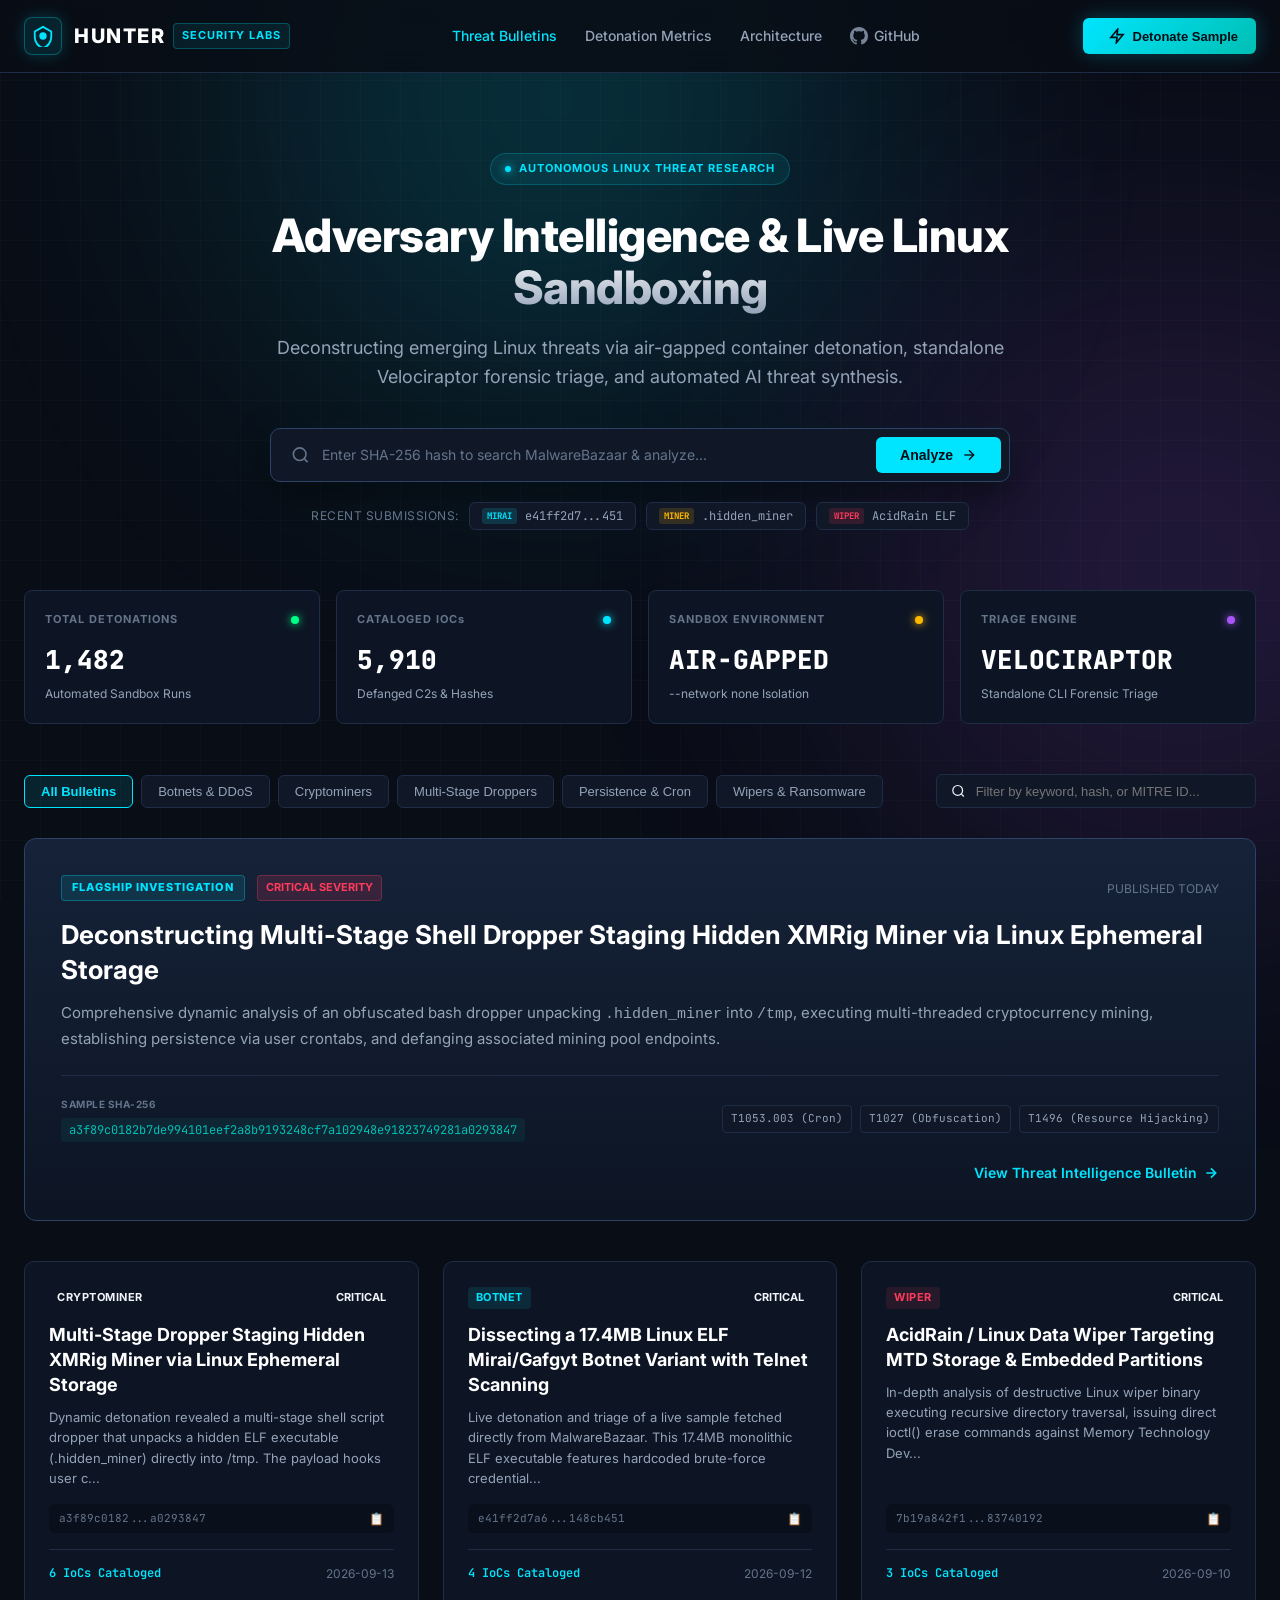
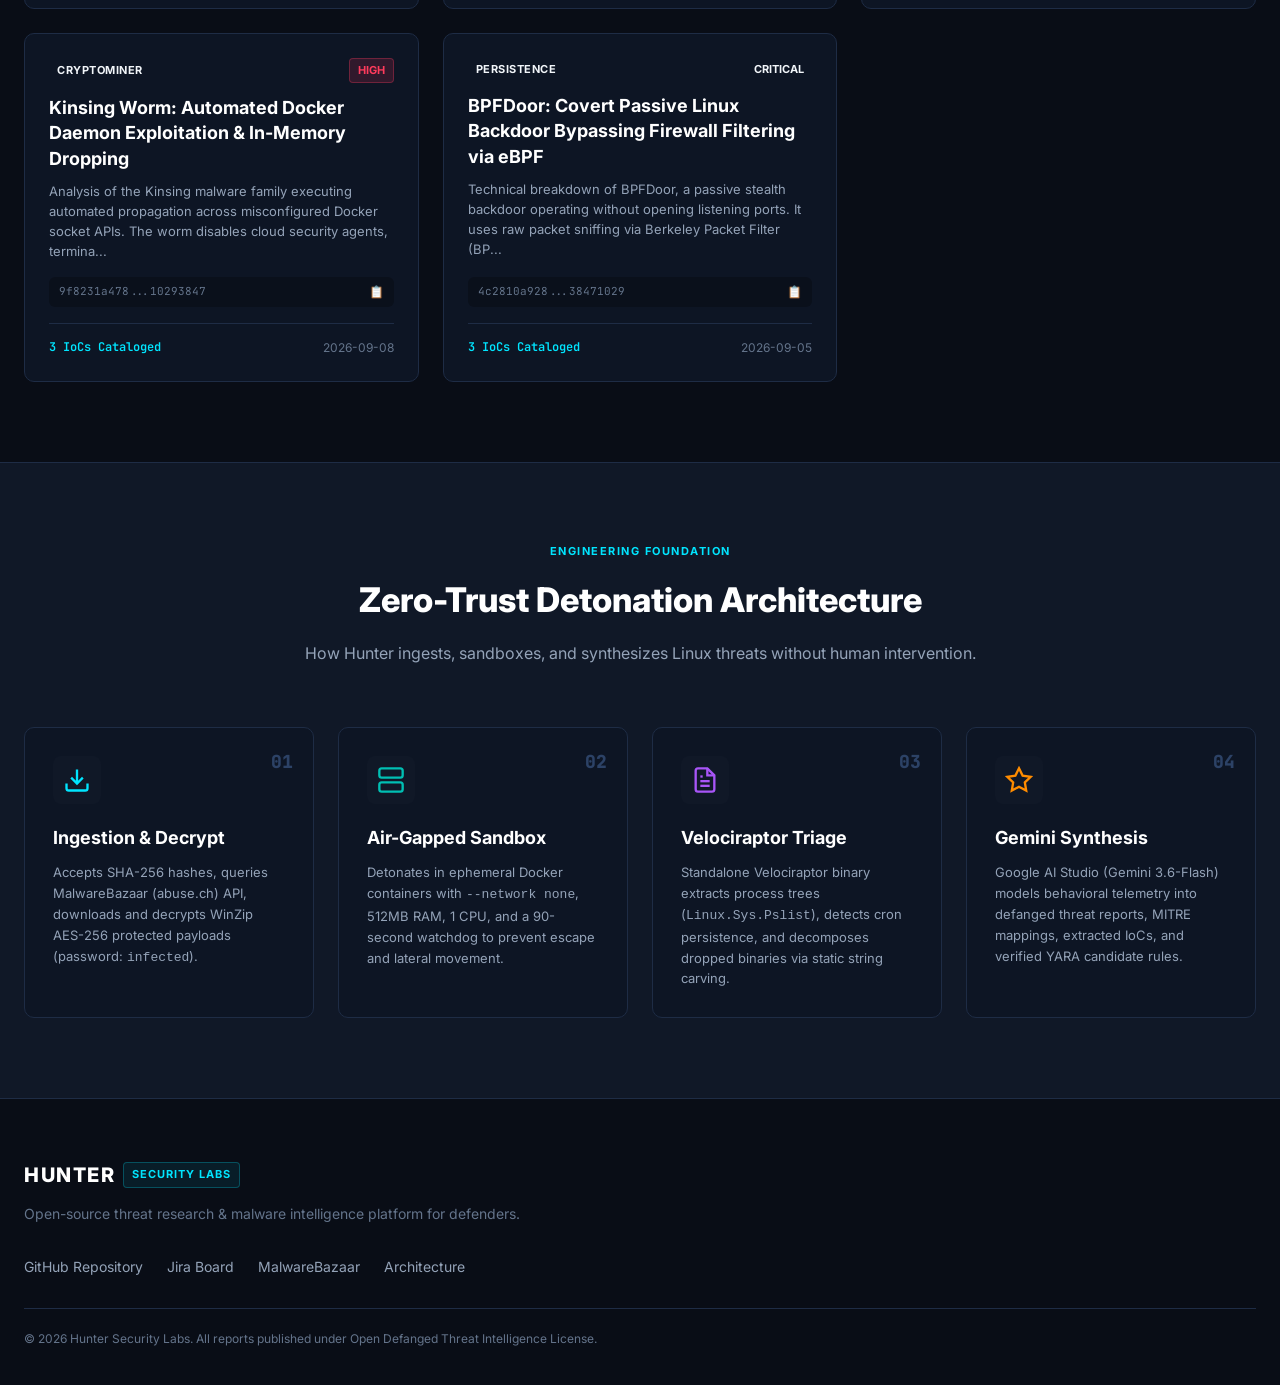
==== web/index.html @ 635550b1 "feat: build Hunter Security Labs web portal inspired by Elastic Security Labs" ====
<!DOCTYPE html>
<html lang="en">
<head>
    <meta charset="UTF-8">
    <meta name="viewport" content="width=device-width, initial-scale=1.0">
    <title>Hunter Security Labs | Linux Adversary Intelligence & Detonation Research</title>
    <link rel="preconnect" href="https://fonts.googleapis.com">
    <link rel="preconnect" href="https://fonts.gstatic.com" crossorigin>
    <link href="https://fonts.googleapis.com/css2?family=Inter:wght@300;400;500;600;700;800&family=JetBrains+Mono:wght@400;500;600;700&display=swap" rel="stylesheet">
    <link rel="stylesheet" href="css/labs.css">
</head>
<body class="cyber-dark">

    <!-- Subtle Circuit Grid Background Overlay -->
    <div class="grid-overlay"></div>
    <div class="ambient-glow cyan"></div>
    <div class="ambient-glow purple"></div>

    <!-- Navigation Header -->
    <header class="labs-header">
        <div class="header-container">
            <div class="brand-group">
                <a href="#" class="logo-link">
                    <div class="logo-shield">
                        <svg viewBox="0 0 24 24" width="22" height="22" fill="none" stroke="currentColor" stroke-width="2">
                            <path d="M12 2L3 7v6c0 5.55 3.84 10.74 9 12 5.16-1.26 9-6.45 9-12V7l-9-5z"/>
                            <circle cx="12" cy="12" r="3" fill="#00e5ff"/>
                        </svg>
                    </div>
                    <div class="brand-text">
                        <span class="brand-title">HUNTER</span>
                        <span class="brand-badge">SECURITY LABS</span>
                    </div>
                </a>
            </div>

            <nav class="nav-menu">
                <a href="#research" class="nav-item active">Threat Bulletins</a>
                <a href="#telemetry" class="nav-item">Detonation Metrics</a>
                <a href="#pipeline" class="nav-item">Architecture</a>
                <a href="https://github.com/ManuMW/Hunter" target="_blank" class="nav-item github-link">
                    <svg width="18" height="18" viewBox="0 0 24 24" fill="currentColor">
                        <path d="M12 0C5.37 0 0 5.37 0 12c0 5.31 3.435 9.795 8.205 11.385.6.105.825-.255.825-.57 0-.285-.015-1.23-.015-2.235-3.015.555-3.795-.735-4.035-1.41-.135-.345-.72-1.41-1.23-1.695-.42-.225-1.02-.78-.015-.795.945-.015 1.62.87 1.845 1.23 1.08 1.815 2.805 1.305 3.495.99.105-.78.42-1.305.765-1.605-2.67-.3-5.46-1.335-5.46-5.925 0-1.305.465-2.385 1.23-3.225-.12-.3-.54-1.53.12-3.18 0 0 1.005-.315 3.3 1.23.96-.27 1.98-.405 3-.405s2.04.135 3 .405c2.295-1.56 3.3-1.23 3.3-1.23.66 1.65.24 2.88.12 3.18.765.84 1.23 1.905 1.23 3.225 0 4.605-2.805 5.625-5.475 5.925.435.375.81 1.095.81 2.22 0 1.605-.015 2.895-.015 3.3 0 .315.225.69.825.57A12.02 12.02 0 0024 12c0-6.63-5.37-12-12-12z"/>
                    </svg>
                    GitHub
                </a>
            </nav>

            <div class="header-actions">
                <button class="btn-detonate" onclick="openSubmissionModal()">
                    <span class="btn-glow"></span>
                    <svg width="16" height="16" viewBox="0 0 24 24" fill="none" stroke="currentColor" stroke-width="2.5">
                        <polygon points="13 2 3 14 12 14 11 22 21 10 12 10 13 2"></polygon>
                    </svg>
                    <span>Detonate Sample</span>
                </button>
            </div>
        </div>
    </header>

    <!-- Hero Section -->
    <section class="hero-section">
        <div class="hero-content">
            <div class="hero-pill">
                <span class="pill-dot"></span>
                <span>AUTONOMOUS LINUX THREAT RESEARCH</span>
            </div>
            <h1 class="hero-title">Adversary Intelligence &amp; Live Linux Sandboxing</h1>
            <p class="hero-subtitle">
                Deconstructing emerging Linux threats via air-gapped container detonation, standalone Velociraptor forensic triage, and automated AI threat synthesis.
            </p>

            <!-- Quick Hash Submission Ingestion Bar -->
            <div class="submission-bar">
                <div class="submission-input-wrap">
                    <svg class="search-icon" width="20" height="20" viewBox="0 0 24 24" fill="none" stroke="currentColor" stroke-width="2">
                        <circle cx="11" cy="11" r="8"></circle>
                        <line x1="21" y1="21" x2="16.65" y2="16.65"></line>
                    </svg>
                    <input type="text" id="quickHashInput" placeholder="Enter SHA-256 hash to search MalwareBazaar &amp; analyze..." spellcheck="false" autocomplete="off">
                    <button class="btn-clear" id="btnClearHash" onclick="clearHashInput()" style="display: none;">✕</button>
                </div>
                <button class="btn-analyze" onclick="handleQuickSubmit()">
                    <span>Analyze</span>
                    <svg width="16" height="16" viewBox="0 0 24 24" fill="none" stroke="currentColor" stroke-width="2">
                        <line x1="5" y1="12" x2="19" y2="12"></line>
                        <polyline points="12 5 19 12 12 19"></polyline>
                    </svg>
                </button>
            </div>

            <!-- Sample Hash Quick Links -->
            <div class="sample-pills">
                <span class="pills-label">Recent Submissions:</span>
                <button class="sample-chip" onclick="fillSample('e41ff2d7a604a3ee1c1d99502b390adf9cf7119f1b6b7902ea26b88c148cb451')">
                    <span class="chip-tag botnet">MIRAI</span>
                    <span>e41ff2d7...451</span>
                </button>
                <button class="sample-chip" onclick="fillSample('a3f89c0182b7de994101eef2a8b9193248cf7a102948e91823749281a0293847')">
                    <span class="chip-tag miner">MINER</span>
                    <span>.hidden_miner</span>
                </button>
                <button class="sample-chip" onclick="fillSample('7b19a842f1092e03948572109847120938471092837401928374019283740192')">
                    <span class="chip-tag rootkit">WIPER</span>
                    <span>AcidRain ELF</span>
                </button>
            </div>
        </div>
    </section>

    <!-- Live Threat Telemetry Stats Bar -->
    <section class="telemetry-bar" id="telemetry">
        <div class="telemetry-container">
            <div class="metric-card">
                <div class="metric-header">
                    <span class="metric-label">TOTAL DETONATIONS</span>
                    <span class="status-pulse green"></span>
                </div>
                <div class="metric-value">1,482</div>
                <div class="metric-desc">Automated Sandbox Runs</div>
            </div>
            <div class="metric-card">
                <div class="metric-header">
                    <span class="metric-label">CATALOGED IOCs</span>
                    <span class="status-pulse cyan"></span>
                </div>
                <div class="metric-value">5,910</div>
                <div class="metric-desc">Defanged C2s &amp; Hashes</div>
            </div>
            <div class="metric-card">
                <div class="metric-header">
                    <span class="metric-label">SANDBOX ENVIRONMENT</span>
                    <span class="status-pulse yellow"></span>
                </div>
                <div class="metric-value">AIR-GAPPED</div>
                <div class="metric-desc">--network none Isolation</div>
            </div>
            <div class="metric-card">
                <div class="metric-header">
                    <span class="metric-label">TRIAGE ENGINE</span>
                    <span class="status-pulse purple"></span>
                </div>
                <div class="metric-value">VELOCIRAPTOR</div>
                <div class="metric-desc">Standalone CLI Forensic Triage</div>
            </div>
        </div>
    </section>

    <!-- Research Bulletins & Publications -->
    <main class="main-container" id="research">
        <!-- Controls Bar: Search & Category Filters -->
        <div class="controls-bar">
            <div class="filter-chips" id="categoryFilters">
                <button class="filter-btn active" data-category="ALL">All Bulletins</button>
                <button class="filter-btn" data-category="BOTNET">Botnets &amp; DDoS</button>
                <button class="filter-btn" data-category="CRYPTOMINER">Cryptominers</button>
                <button class="filter-btn" data-category="DROPPER">Multi-Stage Droppers</button>
                <button class="filter-btn" data-category="PERSISTENCE">Persistence &amp; Cron</button>
                <button class="filter-btn" data-category="WIPER">Wipers &amp; Ransomware</button>
            </div>

            <div class="search-box">
                <svg width="16" height="16" viewBox="0 0 24 24" fill="none" stroke="currentColor" stroke-width="2">
                    <circle cx="11" cy="11" r="8"></circle>
                    <line x1="21" y1="21" x2="16.65" y2="16.65"></line>
                </svg>
                <input type="text" id="bulletinSearchInput" placeholder="Filter by keyword, hash, or MITRE ID..." onkeyup="filterBulletins()">
            </div>
        </div>

        <!-- Flagship Featured Publication Card -->
        <article class="featured-card" onclick="openReportModal('a3f89c0182b7de994101eef2a8b9193248cf7a102948e91823749281a0293847')">
            <div class="featured-badge-bar">
                <span class="featured-tag">FLAGSHIP INVESTIGATION</span>
                <span class="threat-severity high">CRITICAL SEVERITY</span>
                <span class="pub-date">PUBLISHED TODAY</span>
            </div>
            <div class="featured-body">
                <h2 class="featured-title">Deconstructing Multi-Stage Shell Dropper Staging Hidden XMRig Miner via Linux Ephemeral Storage</h2>
                <p class="featured-excerpt">
                    Comprehensive dynamic analysis of an obfuscated bash dropper unpacking <code>.hidden_miner</code> into <code>/tmp</code>, executing multi-threaded cryptocurrency mining, establishing persistence via user crontabs, and defanging associated mining pool endpoints.
                </p>
                <div class="featured-meta">
                    <div class="meta-item">
                        <span class="meta-label">SAMPLE SHA-256</span>
                        <code class="hash-mono">a3f89c0182b7de994101eef2a8b9193248cf7a102948e91823749281a0293847</code>
                    </div>
                    <div class="meta-badges">
                        <span class="mitre-badge">T1053.003 (Cron)</span>
                        <span class="mitre-badge">T1027 (Obfuscation)</span>
                        <span class="mitre-badge">T1496 (Resource Hijacking)</span>
                    </div>
                </div>
            </div>
            <div class="featured-footer">
                <span class="read-link">
                    View Threat Intelligence Bulletin
                    <svg width="16" height="16" viewBox="0 0 24 24" fill="none" stroke="currentColor" stroke-width="2.5">
                        <line x1="5" y1="12" x2="19" y2="12"></line>
                        <polyline points="12 5 19 12 12 19"></polyline>
                    </svg>
                </span>
            </div>
        </article>

        <!-- Bulletins Grid -->
        <div class="bulletins-grid" id="bulletinsGrid">
            <!-- Dynamic Cards Populated by JS -->
        </div>
    </main>

    <!-- Pipeline Architecture Deep Dive Section -->
    <section class="pipeline-section" id="pipeline">
        <div class="pipeline-container">
            <div class="section-header">
                <span class="section-tag">ENGINEERING FOUNDATION</span>
                <h2 class="section-title">Zero-Trust Detonation Architecture</h2>
                <p class="section-subtitle">How Hunter ingests, sandboxes, and synthesizes Linux threats without human intervention.</p>
            </div>

            <div class="pipeline-flow">
                <div class="flow-step">
                    <div class="step-number">01</div>
                    <div class="step-icon">
                        <svg viewBox="0 0 24 24" width="28" height="28" fill="none" stroke="#00e5ff" stroke-width="2">
                            <path d="M21 15v4a2 2 0 01-2 2H5a2 2 0 01-2-2v-4M7 10l5 5 5-5M12 15V3"/>
                        </svg>
                    </div>
                    <h3 class="step-title">Ingestion &amp; Decrypt</h3>
                    <p class="step-desc">Accepts SHA-256 hashes, queries MalwareBazaar (abuse.ch) API, downloads and decrypts WinZip AES-256 protected payloads (password: <code>infected</code>).</p>
                </div>

                <div class="flow-step">
                    <div class="step-number">02</div>
                    <div class="step-icon">
                        <svg viewBox="0 0 24 24" width="28" height="28" fill="none" stroke="#00bfb3" stroke-width="2">
                            <rect x="2" y="2" width="20" height="8" rx="2" ry="2"/>
                            <rect x="2" y="14" width="20" height="8" rx="2" ry="2"/>
                            <line x1="6" y1="6" x2="6.01" y2="6"/>
                            <line x1="6" y1="18" x2="6.01" y2="18"/>
                        </svg>
                    </div>
                    <h3 class="step-title">Air-Gapped Sandbox</h3>
                    <p class="step-desc">Detonates in ephemeral Docker containers with <code>--network none</code>, 512MB RAM, 1 CPU, and a 90-second watchdog to prevent escape and lateral movement.</p>
                </div>

                <div class="flow-step">
                    <div class="step-number">03</div>
                    <div class="step-icon">
                        <svg viewBox="0 0 24 24" width="28" height="28" fill="none" stroke="#a855f7" stroke-width="2">
                            <path d="M14 2H6a2 2 0 00-2 2v16a2 2 0 002 2h12a2 2 0 002-2V8z"/>
                            <polyline points="14 2 14 8 20 8"/>
                            <line x1="16" y1="13" x2="8" y2="13"/>
                            <line x1="16" y1="17" x2="8" y2="17"/>
                            <polyline points="10 9 9 9 8 9"/>
                        </svg>
                    </div>
                    <h3 class="step-title">Velociraptor Triage</h3>
                    <p class="step-desc">Standalone Velociraptor binary extracts process trees (<code>Linux.Sys.Pslist</code>), detects cron persistence, and decomposes dropped binaries via static string carving.</p>
                </div>

                <div class="flow-step">
                    <div class="step-number">04</div>
                    <div class="step-icon">
                        <svg viewBox="0 0 24 24" width="28" height="28" fill="none" stroke="#ff8c00" stroke-width="2">
                            <polygon points="12 2 15.09 8.26 22 9.27 17 14.14 18.18 21.02 12 17.77 5.82 21.02 7 14.14 2 9.27 8.91 8.26 12 2"/>
                        </svg>
                    </div>
                    <h3 class="step-title">Gemini Synthesis</h3>
                    <p class="step-desc">Google AI Studio (Gemini 3.6-Flash) models behavioral telemetry into defanged threat reports, MITRE mappings, extracted IoCs, and verified YARA candidate rules.</p>
                </div>
            </div>
        </div>
    </section>

    <!-- Footer -->
    <footer class="labs-footer">
        <div class="footer-container">
            <div class="footer-left">
                <div class="brand-text">
                    <span class="brand-title">HUNTER</span>
                    <span class="brand-badge">SECURITY LABS</span>
                </div>
                <p class="footer-tagline">Open-source threat research &amp; malware intelligence platform for defenders.</p>
            </div>
            <div class="footer-links">
                <a href="https://github.com/ManuMW/Hunter" target="_blank">GitHub Repository</a>
                <a href="https://manumw21.atlassian.net/jira/software/projects/HUN/boards/34" target="_blank">Jira Board</a>
                <a href="https://bazaar.abuse.ch/" target="_blank">MalwareBazaar</a>
                <a href="#pipeline">Architecture</a>
            </div>
            <div class="footer-bottom">
                <span>&copy; 2026 Hunter Security Labs. All reports published under Open Defanged Threat Intelligence License.</span>
            </div>
        </div>
    </footer>

    <!-- Report Detail Modal (Elastic Security Labs Style) -->
    <div class="modal-overlay" id="reportModalOverlay" onclick="closeReportModal(event)">
        <div class="report-modal" onclick="event.stopPropagation()">
            <div class="modal-header">
                <div class="modal-header-badges">
                    <span class="modal-cat-tag" id="modalCatTag">MALWARE ANALYSIS</span>
                    <span class="threat-severity" id="modalSeverity">HIGH</span>
                </div>
                <button class="modal-close-btn" onclick="closeReportModal()">✕</button>
            </div>

            <div class="modal-scroll-body" id="modalReportContent">
                <!-- Dynamically Rendered Report -->
            </div>
        </div>
    </div>

    <!-- Hash Detonation Live Modal -->
    <div class="modal-overlay" id="submissionModalOverlay" onclick="closeSubmissionModal(event)">
        <div class="submission-modal" onclick="event.stopPropagation()">
            <div class="modal-header">
                <div class="modal-header-title">
                    <svg viewBox="0 0 24 24" width="22" height="22" fill="none" stroke="#00e5ff" stroke-width="2">
                        <polygon points="13 2 3 14 12 14 11 22 21 10 12 10 13 2"></polygon>
                    </svg>
                    <span>Submit Sample for Detonation</span>
                </div>
                <button class="modal-close-btn" onclick="closeSubmissionModal()">✕</button>
            </div>

            <div class="submission-body">
                <p class="modal-desc">
                    Submit a SHA-256 hash of a Linux binary. Hunter will fetch the sample from MalwareBazaar, detonate it in an isolated container, and synthesize forensic telemetry.
                </p>

                <div class="input-group">
                    <label for="modalHashInput">SAMPLE SHA-256 HASH</label>
                    <input type="text" id="modalHashInput" placeholder="e.g. e41ff2d7a604a3ee1c1d99502b390adf9cf7119f1b6b7902ea26b88c148cb451" spellcheck="false">
                </div>

                <!-- Turnstile Simulated / Bot Defense Checkbox -->
                <div class="turnstile-box">
                    <div class="turnstile-check">
                        <input type="checkbox" id="turnstileCheck" checked disabled>
                        <label for="turnstileCheck">
                            <span class="cf-logo">🛡️</span>
                            <span>Cloudflare Turnstile Verified (Browser UUID active)</span>
                        </label>
                    </div>
                    <div class="quota-pill">Client Quota: 5 / 5 Detonations Remaining</div>
                </div>

                <!-- Live Progress Stepper (Visible during submission) -->
                <div class="detonation-stepper" id="detonationStepper" style="display: none;">
                    <div class="step-item" id="step-mb">
                        <div class="step-indicator"></div>
                        <div class="step-details">
                            <div class="step-name">MalwareBazaar Query &amp; Payload Decryption</div>
                            <div class="step-sub">Downloading encrypted zip (pass: infected)</div>
                        </div>
                    </div>
                    <div class="step-item" id="step-box">
                        <div class="step-indicator"></div>
                        <div class="step-details">
                            <div class="step-name">Ephemeral Sandbox Detonation</div>
                            <div class="step-sub">Air-gapped execution &amp; 90s watchdog monitoring</div>
                        </div>
                    </div>
                    <div class="step-item" id="step-vr">
                        <div class="step-indicator"></div>
                        <div class="step-details">
                            <div class="step-name">Velociraptor Artifact Triage</div>
                            <div class="step-sub">Extracting process trees &amp; dropped payload decomposition</div>
                        </div>
                    </div>
                    <div class="step-item" id="step-ai">
                        <div class="step-indicator"></div>
                        <div class="step-details">
                            <div class="step-name">Gemini 3.6-Flash Threat Synthesis</div>
                            <div class="step-sub">Generating defanged report, MITRE mappings &amp; YARA rule</div>
                        </div>
                    </div>
                </div>

                <div class="modal-footer">
                    <button class="btn-cancel" onclick="closeSubmissionModal()">Cancel</button>
                    <button class="btn-submit-action" id="btnSubmitAction" onclick="executeDetonation()">
                        <span>Start Detonation</span>
                    </button>
                </div>
            </div>
        </div>
    </div>

    <!-- Notification Toast -->
    <div class="toast-notification" id="toastNotification">
        <span class="toast-icon">✓</span>
        <span class="toast-message" id="toastMessage">Copied to clipboard!</span>
    </div>

    <script src="data/reports.js"></script>
    <script src="js/labs.js"></script>
</body>
</html>
---- web/css/labs.css ----
/* ==========================================================================
   HUNTER SECURITY LABS - CYBERNETIC DARK STYLING
   Inspired by Elastic Security Labs (https://www.elastic.co/security-labs)
   ========================================================================== */

:root {
    --bg-canvas: #090d16;
    --bg-surface: #101827;
    --bg-surface-elevated: #152238;
    --bg-card: #0d1524;
    --bg-card-hover: #142036;
    --border-dim: #1e2c45;
    --border-highlight: #2c4266;

    --accent-cyan: #00e5ff;
    --accent-teal: #00bfb3;
    --accent-blue: #0077cc;
    --accent-purple: #a855f7;
    --accent-red: #ff3b5c;
    --accent-amber: #ffb800;
    --accent-green: #00ff88;

    --text-main: #f1f5f9;
    --text-muted: #94a3b8;
    --text-dim: #64748b;

    --font-sans: 'Inter', -apple-system, BlinkMacSystemFont, "Segoe UI", Roboto, sans-serif;
    --font-mono: 'JetBrains Mono', SFMono-Regular, Menlo, Monaco, Consolas, monospace;

    --glow-cyan: rgba(0, 229, 255, 0.15);
    --glow-teal: rgba(0, 191, 179, 0.12);
}

* {
    margin: 0;
    padding: 0;
    box-sizing: border-box;
}

body.cyber-dark {
    background-color: var(--bg-canvas);
    color: var(--text-main);
    font-family: var(--font-sans);
    line-height: 1.6;
    overflow-x: hidden;
    position: relative;
    min-height: 100vh;
}

/* Background Grid Overlay */
.grid-overlay {
    position: fixed;
    top: 0;
    left: 0;
    width: 100vw;
    height: 100vh;
    background-image: 
        linear-gradient(to right, rgba(255, 255, 255, 0.02) 1px, transparent 1px),
        linear-gradient(to bottom, rgba(255, 255, 255, 0.02) 1px, transparent 1px);
    background-size: 40px 40px;
    pointer-events: none;
    z-index: 0;
}

/* Ambient Cyber Glows */
.ambient-glow {
    position: fixed;
    width: 600px;
    height: 600px;
    border-radius: 50%;
    filter: blur(140px);
    pointer-events: none;
    z-index: 0;
    opacity: 0.18;
}

.ambient-glow.cyan {
    top: -200px;
    left: 20%;
    background: var(--accent-cyan);
}

.ambient-glow.purple {
    top: 30%;
    right: -200px;
    background: var(--accent-purple);
}

/* ==========================================================================
   Header & Navigation
   ========================================================================== */
.labs-header {
    position: sticky;
    top: 0;
    z-index: 100;
    background: rgba(9, 13, 22, 0.85);
    backdrop-filter: blur(16px);
    border-bottom: 1px solid var(--border-dim);
}

.header-container {
    max-width: 1320px;
    margin: 0 auto;
    padding: 0 24px;
    height: 72px;
    display: flex;
    align-items: center;
    justify-content: space-between;
}

.brand-group {
    display: flex;
    align-items: center;
}

.logo-link {
    display: flex;
    align-items: center;
    gap: 12px;
    text-decoration: none;
    color: var(--text-main);
}

.logo-shield {
    width: 38px;
    height: 38px;
    border-radius: 8px;
    background: rgba(0, 229, 255, 0.1);
    border: 1px solid rgba(0, 229, 255, 0.3);
    display: flex;
    align-items: center;
    justify-content: center;
    color: var(--accent-cyan);
    box-shadow: 0 0 15px rgba(0, 229, 255, 0.2);
}

.brand-text {
    display: flex;
    align-items: center;
    gap: 8px;
}

.brand-title {
    font-size: 20px;
    font-weight: 800;
    letter-spacing: 1.5px;
    color: #ffffff;
}

.brand-badge {
    font-size: 11px;
    font-weight: 700;
    letter-spacing: 1px;
    color: var(--accent-cyan);
    background: rgba(0, 229, 255, 0.08);
    padding: 3px 8px;
    border-radius: 4px;
    border: 1px solid rgba(0, 229, 255, 0.25);
}

.nav-menu {
    display: flex;
    align-items: center;
    gap: 28px;
}

.nav-item {
    text-decoration: none;
    font-size: 14px;
    font-weight: 500;
    color: var(--text-muted);
    transition: color 0.2s ease;
    display: flex;
    align-items: center;
    gap: 6px;
}

.nav-item:hover, .nav-item.active {
    color: var(--accent-cyan);
}

.github-link svg {
    opacity: 0.8;
}

.btn-detonate {
    background: linear-gradient(135deg, var(--accent-cyan), var(--accent-teal));
    color: #050b14;
    font-weight: 700;
    font-size: 13px;
    border: none;
    border-radius: 6px;
    padding: 10px 18px;
    display: flex;
    align-items: center;
    gap: 8px;
    cursor: pointer;
    transition: all 0.2s ease;
    box-shadow: 0 0 20px rgba(0, 229, 255, 0.25);
}

.btn-detonate:hover {
    transform: translateY(-1px);
    box-shadow: 0 0 25px rgba(0, 229, 255, 0.45);
}

/* ==========================================================================
   Hero Section
   ========================================================================== */
.hero-section {
    position: relative;
    z-index: 10;
    padding: 80px 24px 60px;
    text-align: center;
}

.hero-content {
    max-width: 900px;
    margin: 0 auto;
}

.hero-pill {
    display: inline-flex;
    align-items: center;
    gap: 8px;
    background: rgba(0, 229, 255, 0.08);
    border: 1px solid rgba(0, 229, 255, 0.2);
    padding: 6px 14px;
    border-radius: 20px;
    font-size: 11px;
    font-weight: 700;
    letter-spacing: 1px;
    color: var(--accent-cyan);
    margin-bottom: 24px;
}

.pill-dot {
    width: 6px;
    height: 6px;
    border-radius: 50%;
    background: var(--accent-cyan);
    box-shadow: 0 0 8px var(--accent-cyan);
    animation: pulseGlow 2s infinite;
}

.hero-title {
    font-size: 46px;
    font-weight: 800;
    letter-spacing: -0.5px;
    line-height: 1.15;
    margin-bottom: 20px;
    background: linear-gradient(180deg, #ffffff 40%, #94a3b8 100%);
    -webkit-background-clip: text;
    -webkit-text-fill-color: transparent;
}

.hero-subtitle {
    font-size: 18px;
    color: var(--text-muted);
    max-width: 740px;
    margin: 0 auto 36px;
    line-height: 1.6;
}

/* Quick Submission Search Bar */
.submission-bar {
    max-width: 740px;
    margin: 0 auto 20px;
    display: flex;
    gap: 12px;
    background: var(--bg-surface);
    padding: 8px;
    border-radius: 10px;
    border: 1px solid var(--border-highlight);
    box-shadow: 0 10px 30px rgba(0, 0, 0, 0.5), 0 0 20px rgba(0, 229, 255, 0.05);
}

.submission-input-wrap {
    flex: 1;
    display: flex;
    align-items: center;
    gap: 12px;
    padding-left: 12px;
    position: relative;
}

.search-icon {
    color: var(--text-dim);
}

.submission-input-wrap input {
    width: 100%;
    background: transparent;
    border: none;
    color: var(--text-main);
    font-family: var(--font-mono);
    font-size: 14px;
    outline: none;
}

.submission-input-wrap input::placeholder {
    color: var(--text-dim);
    font-family: var(--font-sans);
}

.btn-clear {
    background: transparent;
    border: none;
    color: var(--text-dim);
    font-size: 14px;
    cursor: pointer;
    padding: 4px 8px;
}

.btn-clear:hover {
    color: var(--text-main);
}

.btn-analyze {
    background: var(--accent-cyan);
    color: #050b14;
    border: none;
    border-radius: 6px;
    padding: 10px 24px;
    font-size: 14px;
    font-weight: 700;
    display: flex;
    align-items: center;
    gap: 8px;
    cursor: pointer;
    transition: all 0.2s ease;
}

.btn-analyze:hover {
    background: #40eeff;
    box-shadow: 0 0 15px rgba(0, 229, 255, 0.4);
}

/* Sample Pills */
.sample-pills {
    display: flex;
    align-items: center;
    justify-content: center;
    gap: 10px;
    flex-wrap: wrap;
    font-size: 13px;
    color: var(--text-dim);
}

.pills-label {
    font-size: 12px;
    text-transform: uppercase;
    letter-spacing: 0.5px;
}

.sample-chip {
    background: var(--bg-surface);
    border: 1px solid var(--border-dim);
    color: var(--text-muted);
    font-family: var(--font-mono);
    font-size: 12px;
    padding: 5px 12px;
    border-radius: 6px;
    cursor: pointer;
    display: flex;
    align-items: center;
    gap: 8px;
    transition: all 0.2s ease;
}

.sample-chip:hover {
    border-color: var(--accent-cyan);
    color: var(--accent-cyan);
    background: rgba(0, 229, 255, 0.05);
}

.chip-tag {
    font-size: 9px;
    font-weight: 700;
    padding: 2px 5px;
    border-radius: 3px;
}

.chip-tag.botnet { background: rgba(0, 229, 255, 0.15); color: var(--accent-cyan); }
.chip-tag.miner { background: rgba(255, 184, 0, 0.15); color: var(--accent-amber); }
.chip-tag.rootkit { background: rgba(255, 59, 92, 0.15); color: var(--accent-red); }

/* ==========================================================================
   Telemetry Metrics Bar
   ========================================================================== */
.telemetry-bar {
    position: relative;
    z-index: 10;
    max-width: 1320px;
    margin: 0 auto 50px;
    padding: 0 24px;
}

.telemetry-container {
    display: grid;
    grid-template-columns: repeat(4, 1fr);
    gap: 16px;
}

.metric-card {
    background: var(--bg-card);
    border: 1px solid var(--border-dim);
    border-radius: 8px;
    padding: 20px;
    transition: transform 0.2s ease, border-color 0.2s ease;
}

.metric-card:hover {
    border-color: var(--border-highlight);
    transform: translateY(-2px);
}

.metric-header {
    display: flex;
    align-items: center;
    justify-content: space-between;
    margin-bottom: 10px;
}

.metric-label {
    font-size: 11px;
    font-weight: 700;
    letter-spacing: 1px;
    color: var(--text-dim);
}

.status-pulse {
    width: 8px;
    height: 8px;
    border-radius: 50%;
}

.status-pulse.green { background: var(--accent-green); box-shadow: 0 0 8px var(--accent-green); }
.status-pulse.cyan { background: var(--accent-cyan); box-shadow: 0 0 8px var(--accent-cyan); }
.status-pulse.yellow { background: var(--accent-amber); box-shadow: 0 0 8px var(--accent-amber); }
.status-pulse.purple { background: var(--accent-purple); box-shadow: 0 0 8px var(--accent-purple); }

.metric-value {
    font-size: 26px;
    font-weight: 800;
    color: #ffffff;
    font-family: var(--font-mono);
    margin-bottom: 4px;
}

.metric-desc {
    font-size: 12px;
    color: var(--text-muted);
}

/* ==========================================================================
   Main Publications Section
   ========================================================================== */
.main-container {
    position: relative;
    z-index: 10;
    max-width: 1320px;
    margin: 0 auto;
    padding: 0 24px 80px;
}

.controls-bar {
    display: flex;
    align-items: center;
    justify-content: space-between;
    gap: 20px;
    margin-bottom: 30px;
    flex-wrap: wrap;
}

.filter-chips {
    display: flex;
    gap: 8px;
    flex-wrap: wrap;
}

.filter-btn {
    background: var(--bg-surface);
    border: 1px solid var(--border-dim);
    color: var(--text-muted);
    font-size: 13px;
    font-weight: 500;
    padding: 8px 16px;
    border-radius: 6px;
    cursor: pointer;
    transition: all 0.2s ease;
}

.filter-btn:hover {
    color: var(--text-main);
    border-color: var(--border-highlight);
}

.filter-btn.active {
    background: rgba(0, 229, 255, 0.1);
    border-color: var(--accent-cyan);
    color: var(--accent-cyan);
    font-weight: 600;
}

.search-box {
    display: flex;
    align-items: center;
    gap: 10px;
    background: var(--bg-surface);
    border: 1px solid var(--border-dim);
    padding: 8px 14px;
    border-radius: 6px;
    width: 320px;
}

.search-box input {
    background: transparent;
    border: none;
    color: var(--text-main);
    font-size: 13px;
    outline: none;
    width: 100%;
}

/* Flagship Featured Article Card */
.featured-card {
    background: linear-gradient(180deg, var(--bg-surface-elevated) 0%, var(--bg-card) 100%);
    border: 1px solid var(--border-highlight);
    border-radius: 12px;
    padding: 36px;
    margin-bottom: 40px;
    cursor: pointer;
    position: relative;
    overflow: hidden;
    transition: all 0.25s ease;
}

.featured-card:hover {
    border-color: var(--accent-cyan);
    transform: translateY(-2px);
    box-shadow: 0 15px 35px rgba(0, 0, 0, 0.4), 0 0 25px rgba(0, 229, 255, 0.08);
}

.featured-badge-bar {
    display: flex;
    align-items: center;
    gap: 12px;
    margin-bottom: 16px;
}

.featured-tag {
    font-size: 11px;
    font-weight: 800;
    letter-spacing: 1px;
    color: var(--accent-cyan);
    background: rgba(0, 229, 255, 0.1);
    border: 1px solid rgba(0, 229, 255, 0.3);
    padding: 3px 10px;
    border-radius: 4px;
}

.threat-severity {
    font-size: 11px;
    font-weight: 700;
    padding: 3px 8px;
    border-radius: 4px;
}

.threat-severity.high {
    background: rgba(255, 59, 92, 0.15);
    color: var(--accent-red);
    border: 1px solid rgba(255, 59, 92, 0.3);
}

.pub-date {
    font-size: 12px;
    color: var(--text-dim);
    margin-left: auto;
}

.featured-title {
    font-size: 26px;
    font-weight: 700;
    line-height: 1.35;
    margin-bottom: 14px;
    color: #ffffff;
}

.featured-excerpt {
    font-size: 15px;
    color: var(--text-muted);
    line-height: 1.6;
    margin-bottom: 24px;
    max-width: 95%;
}

.featured-meta {
    display: flex;
    align-items: center;
    justify-content: space-between;
    padding-top: 20px;
    border-top: 1px solid var(--border-dim);
    flex-wrap: wrap;
    gap: 16px;
}

.meta-label {
    font-size: 10px;
    font-weight: 700;
    letter-spacing: 0.5px;
    color: var(--text-dim);
    display: block;
    margin-bottom: 4px;
}

.hash-mono {
    font-family: var(--font-mono);
    font-size: 12px;
    color: var(--accent-teal);
    background: rgba(0, 191, 179, 0.08);
    padding: 4px 8px;
    border-radius: 4px;
}

.meta-badges {
    display: flex;
    gap: 8px;
}

.mitre-badge {
    font-size: 11px;
    font-family: var(--font-mono);
    color: var(--text-muted);
    background: var(--bg-surface);
    border: 1px solid var(--border-dim);
    padding: 4px 8px;
    border-radius: 4px;
}

.featured-footer {
    margin-top: 20px;
    display: flex;
    justify-content: flex-end;
}

.read-link {
    font-size: 14px;
    font-weight: 600;
    color: var(--accent-cyan);
    display: flex;
    align-items: center;
    gap: 6px;
}

/* Bulletins Grid */
.bulletins-grid {
    display: grid;
    grid-template-columns: repeat(3, 1fr);
    gap: 24px;
}

.bulletin-card {
    background: var(--bg-card);
    border: 1px solid var(--border-dim);
    border-radius: 10px;
    padding: 24px;
    display: flex;
    flex-direction: column;
    cursor: pointer;
    transition: all 0.2s ease;
}

.bulletin-card:hover {
    border-color: var(--border-highlight);
    transform: translateY(-3px);
    box-shadow: 0 10px 25px rgba(0, 0, 0, 0.3);
}

.card-tag-row {
    display: flex;
    align-items: center;
    justify-content: space-between;
    margin-bottom: 12px;
}

.family-tag {
    font-size: 11px;
    font-weight: 700;
    letter-spacing: 0.5px;
    padding: 2px 8px;
    border-radius: 4px;
}

.family-tag.botnet { background: rgba(0, 229, 255, 0.1); color: var(--accent-cyan); }
.family-tag.miner { background: rgba(255, 184, 0, 0.1); color: var(--accent-amber); }
.family-tag.dropper { background: rgba(168, 85, 247, 0.1); color: var(--accent-purple); }
.family-tag.wiper { background: rgba(255, 59, 92, 0.1); color: var(--accent-red); }

.card-title {
    font-size: 18px;
    font-weight: 700;
    line-height: 1.4;
    margin-bottom: 10px;
    color: #ffffff;
}

.card-summary {
    font-size: 13px;
    color: var(--text-muted);
    line-height: 1.55;
    margin-bottom: 16px;
    flex: 1;
}

.card-hash-bar {
    display: flex;
    align-items: center;
    justify-content: space-between;
    background: rgba(0, 0, 0, 0.25);
    padding: 6px 10px;
    border-radius: 6px;
    margin-bottom: 16px;
}

.card-hash-mono {
    font-family: var(--font-mono);
    font-size: 11px;
    color: var(--text-dim);
}

.btn-icon-copy {
    background: transparent;
    border: none;
    color: var(--text-dim);
    cursor: pointer;
    font-size: 12px;
}

.btn-icon-copy:hover {
    color: var(--accent-cyan);
}

.card-footer {
    display: flex;
    align-items: center;
    justify-content: space-between;
    padding-top: 14px;
    border-top: 1px solid var(--border-dim);
    font-size: 12px;
}

.ioc-count-badge {
    color: var(--accent-cyan);
    font-weight: 600;
    font-family: var(--font-mono);
}

/* ==========================================================================
   Architecture Deep Dive Section
   ========================================================================== */
.pipeline-section {
    position: relative;
    z-index: 10;
    background: var(--bg-surface);
    border-top: 1px solid var(--border-dim);
    border-bottom: 1px solid var(--border-dim);
    padding: 80px 24px;
}

.pipeline-container {
    max-width: 1320px;
    margin: 0 auto;
}

.section-header {
    text-align: center;
    max-width: 700px;
    margin: 0 auto 60px;
}

.section-tag {
    font-size: 11px;
    font-weight: 700;
    letter-spacing: 1.5px;
    color: var(--accent-cyan);
    display: block;
    margin-bottom: 12px;
}

.section-title {
    font-size: 34px;
    font-weight: 800;
    color: #ffffff;
    margin-bottom: 14px;
}

.section-subtitle {
    font-size: 16px;
    color: var(--text-muted);
}

.pipeline-flow {
    display: grid;
    grid-template-columns: repeat(4, 1fr);
    gap: 24px;
}

.flow-step {
    background: var(--bg-card);
    border: 1px solid var(--border-dim);
    border-radius: 10px;
    padding: 28px;
    position: relative;
}

.step-number {
    position: absolute;
    top: 20px;
    right: 20px;
    font-size: 18px;
    font-family: var(--font-mono);
    font-weight: 800;
    color: var(--border-highlight);
}

.step-icon {
    width: 48px;
    height: 48px;
    background: var(--bg-surface);
    border-radius: 8px;
    display: flex;
    align-items: center;
    justify-content: center;
    margin-bottom: 20px;
}

.step-title {
    font-size: 18px;
    font-weight: 700;
    color: #ffffff;
    margin-bottom: 10px;
}

.step-desc {
    font-size: 13px;
    color: var(--text-muted);
    line-height: 1.6;
}

/* ==========================================================================
   Footer
   ========================================================================== */
.labs-footer {
    position: relative;
    z-index: 10;
    background: var(--bg-canvas);
    padding: 60px 24px 40px;
}

.footer-container {
    max-width: 1320px;
    margin: 0 auto;
    display: flex;
    flex-direction: column;
    gap: 30px;
}

.footer-left {
    display: flex;
    flex-direction: column;
    gap: 12px;
}

.footer-tagline {
    font-size: 14px;
    color: var(--text-dim);
}

.footer-links {
    display: flex;
    gap: 24px;
}

.footer-links a {
    color: var(--text-muted);
    text-decoration: none;
    font-size: 14px;
    transition: color 0.2s;
}

.footer-links a:hover {
    color: var(--accent-cyan);
}

.footer-bottom {
    border-top: 1px solid var(--border-dim);
    padding-top: 20px;
    font-size: 12px;
    color: var(--text-dim);
}

/* ==========================================================================
   Report Reader Modal (Elastic Style)
   ========================================================================== */
.modal-overlay {
    position: fixed;
    top: 0;
    left: 0;
    width: 100vw;
    height: 100vh;
    background: rgba(5, 8, 14, 0.85);
    backdrop-filter: blur(12px);
    z-index: 1000;
    display: none;
    align-items: center;
    justify-content: center;
    padding: 24px;
}

.modal-overlay.active {
    display: flex;
}

.report-modal {
    background: var(--bg-surface);
    border: 1px solid var(--border-highlight);
    border-radius: 12px;
    width: 100%;
    max-width: 980px;
    max-height: 90vh;
    display: flex;
    flex-direction: column;
    box-shadow: 0 25px 50px rgba(0, 0, 0, 0.7);
    overflow: hidden;
}

.modal-header {
    padding: 20px 28px;
    border-bottom: 1px solid var(--border-dim);
    display: flex;
    align-items: center;
    justify-content: space-between;
}

.modal-header-badges {
    display: flex;
    align-items: center;
    gap: 12px;
}

.modal-cat-tag {
    font-size: 11px;
    font-weight: 700;
    letter-spacing: 1px;
    color: var(--accent-cyan);
    background: rgba(0, 229, 255, 0.1);
    padding: 4px 10px;
    border-radius: 4px;
}

.modal-close-btn {
    background: transparent;
    border: none;
    color: var(--text-dim);
    font-size: 20px;
    cursor: pointer;
    line-height: 1;
}

.modal-close-btn:hover {
    color: var(--text-main);
}

.modal-scroll-body {
    padding: 32px 36px;
    overflow-y: auto;
}

/* Report Internal Typography */
.report-view-title {
    font-size: 28px;
    font-weight: 800;
    line-height: 1.3;
    margin-bottom: 16px;
    color: #ffffff;
}

.report-view-meta {
    display: grid;
    grid-template-columns: repeat(3, 1fr);
    gap: 16px;
    background: var(--bg-card);
    border: 1px solid var(--border-dim);
    border-radius: 8px;
    padding: 16px;
    margin-bottom: 28px;
}

.report-section-h2 {
    font-size: 20px;
    font-weight: 700;
    color: var(--accent-cyan);
    margin: 28px 0 14px;
    padding-bottom: 8px;
    border-bottom: 1px solid var(--border-dim);
}

.report-table {
    width: 100%;
    border-collapse: collapse;
    margin: 16px 0 24px;
    font-size: 13px;
}

.report-table th, .report-table td {
    padding: 10px 14px;
    text-align: left;
    border: 1px solid var(--border-dim);
}

.report-table th {
    background: var(--bg-surface-elevated);
    color: var(--text-main);
    font-weight: 600;
}

.report-table td {
    background: var(--bg-card);
    color: var(--text-muted);
}

.report-table td code {
    font-family: var(--font-mono);
    font-size: 12px;
    color: var(--accent-teal);
}

.code-block-wrap {
    position: relative;
    background: #070a10;
    border: 1px solid var(--border-dim);
    border-radius: 8px;
    padding: 16px;
    margin: 16px 0;
}

.code-block-wrap pre {
    font-family: var(--font-mono);
    font-size: 12px;
    color: #e2e8f0;
    line-height: 1.5;
    overflow-x: auto;
}

.btn-code-copy {
    position: absolute;
    top: 10px;
    right: 10px;
    background: var(--bg-surface);
    border: 1px solid var(--border-highlight);
    color: var(--text-muted);
    font-size: 11px;
    padding: 4px 10px;
    border-radius: 4px;
    cursor: pointer;
}

.btn-code-copy:hover {
    color: var(--accent-cyan);
    border-color: var(--accent-cyan);
}

/* ==========================================================================
   Detonation Modal
   ========================================================================== */
.submission-modal {
    background: var(--bg-surface);
    border: 1px solid var(--border-highlight);
    border-radius: 12px;
    width: 100%;
    max-width: 620px;
    overflow: hidden;
    box-shadow: 0 25px 50px rgba(0, 0, 0, 0.7);
}

.modal-header-title {
    display: flex;
    align-items: center;
    gap: 10px;
    font-size: 17px;
    font-weight: 700;
    color: #ffffff;
}

.submission-body {
    padding: 24px;
}

.modal-desc {
    font-size: 13px;
    color: var(--text-muted);
    margin-bottom: 20px;
    line-height: 1.5;
}

.input-group {
    margin-bottom: 20px;
}

.input-group label {
    display: block;
    font-size: 11px;
    font-weight: 700;
    letter-spacing: 0.5px;
    color: var(--text-dim);
    margin-bottom: 8px;
}

.input-group input {
    width: 100%;
    background: var(--bg-card);
    border: 1px solid var(--border-dim);
    border-radius: 6px;
    padding: 12px 14px;
    color: var(--text-main);
    font-family: var(--font-mono);
    font-size: 13px;
    outline: none;
}

.input-group input:focus {
    border-color: var(--accent-cyan);
    box-shadow: 0 0 10px rgba(0, 229, 255, 0.2);
}

.turnstile-box {
    background: var(--bg-card);
    border: 1px solid var(--border-dim);
    border-radius: 6px;
    padding: 12px 16px;
    display: flex;
    align-items: center;
    justify-content: space-between;
    margin-bottom: 20px;
}

.turnstile-check {
    display: flex;
    align-items: center;
    gap: 8px;
    font-size: 12px;
    color: var(--text-muted);
}

.quota-pill {
    font-size: 11px;
    color: var(--accent-cyan);
    background: rgba(0, 229, 255, 0.08);
    padding: 3px 8px;
    border-radius: 4px;
}

.detonation-stepper {
    background: var(--bg-card);
    border: 1px solid var(--border-dim);
    border-radius: 8px;
    padding: 16px;
    margin-bottom: 20px;
    display: flex;
    flex-direction: column;
    gap: 12px;
}

.step-item {
    display: flex;
    align-items: center;
    gap: 12px;
    opacity: 0.4;
    transition: opacity 0.3s ease;
}

.step-item.active {
    opacity: 1;
}

.step-item.done {
    opacity: 0.9;
}

.step-indicator {
    width: 14px;
    height: 14px;
    border-radius: 50%;
    border: 2px solid var(--border-highlight);
}

.step-item.active .step-indicator {
    border-color: var(--accent-cyan);
    background: var(--accent-cyan);
    box-shadow: 0 0 10px var(--accent-cyan);
    animation: pulseGlow 1s infinite;
}

.step-item.done .step-indicator {
    border-color: var(--accent-green);
    background: var(--accent-green);
}

.step-name {
    font-size: 13px;
    font-weight: 600;
    color: var(--text-main);
}

.step-sub {
    font-size: 11px;
    color: var(--text-dim);
}

.modal-footer {
    display: flex;
    align-items: center;
    justify-content: flex-end;
    gap: 12px;
}

.btn-cancel {
    background: transparent;
    border: 1px solid var(--border-dim);
    color: var(--text-muted);
    padding: 10px 18px;
    border-radius: 6px;
    cursor: pointer;
    font-size: 13px;
}

.btn-submit-action {
    background: var(--accent-cyan);
    color: #050b14;
    border: none;
    border-radius: 6px;
    padding: 10px 22px;
    font-size: 13px;
    font-weight: 700;
    cursor: pointer;
    transition: all 0.2s;
}

.btn-submit-action:hover {
    background: #40eeff;
    box-shadow: 0 0 15px rgba(0, 229, 255, 0.4);
}

/* Toast Notification */
.toast-notification {
    position: fixed;
    bottom: 30px;
    right: 30px;
    background: var(--bg-surface-elevated);
    border: 1px solid var(--accent-cyan);
    color: var(--text-main);
    padding: 12px 20px;
    border-radius: 8px;
    display: flex;
    align-items: center;
    gap: 10px;
    box-shadow: 0 10px 25px rgba(0, 0, 0, 0.6), 0 0 15px rgba(0, 229, 255, 0.2);
    font-size: 13px;
    z-index: 2000;
    transform: translateY(100px);
    opacity: 0;
    transition: all 0.3s ease;
}

.toast-notification.show {
    transform: translateY(0);
    opacity: 1;
}

.toast-icon {
    color: var(--accent-cyan);
    font-weight: 800;
}

/* Animations */
@keyframes pulseGlow {
    0% { transform: scale(1); opacity: 0.8; }
    50% { transform: scale(1.15); opacity: 1; }
    100% { transform: scale(1); opacity: 0.8; }
}

/* Responsive */
@media (max-width: 1024px) {
    .bulletins-grid { grid-template-columns: repeat(2, 1fr); }
    .pipeline-flow { grid-template-columns: repeat(2, 1fr); }
    .telemetry-container { grid-template-columns: repeat(2, 1fr); }
}

@media (max-width: 768px) {
    .bulletins-grid { grid-template-columns: 1fr; }
    .pipeline-flow { grid-template-columns: 1fr; }
    .telemetry-container { grid-template-columns: 1fr; }
    .hero-title { font-size: 32px; }
    .nav-menu { display: none; }
}
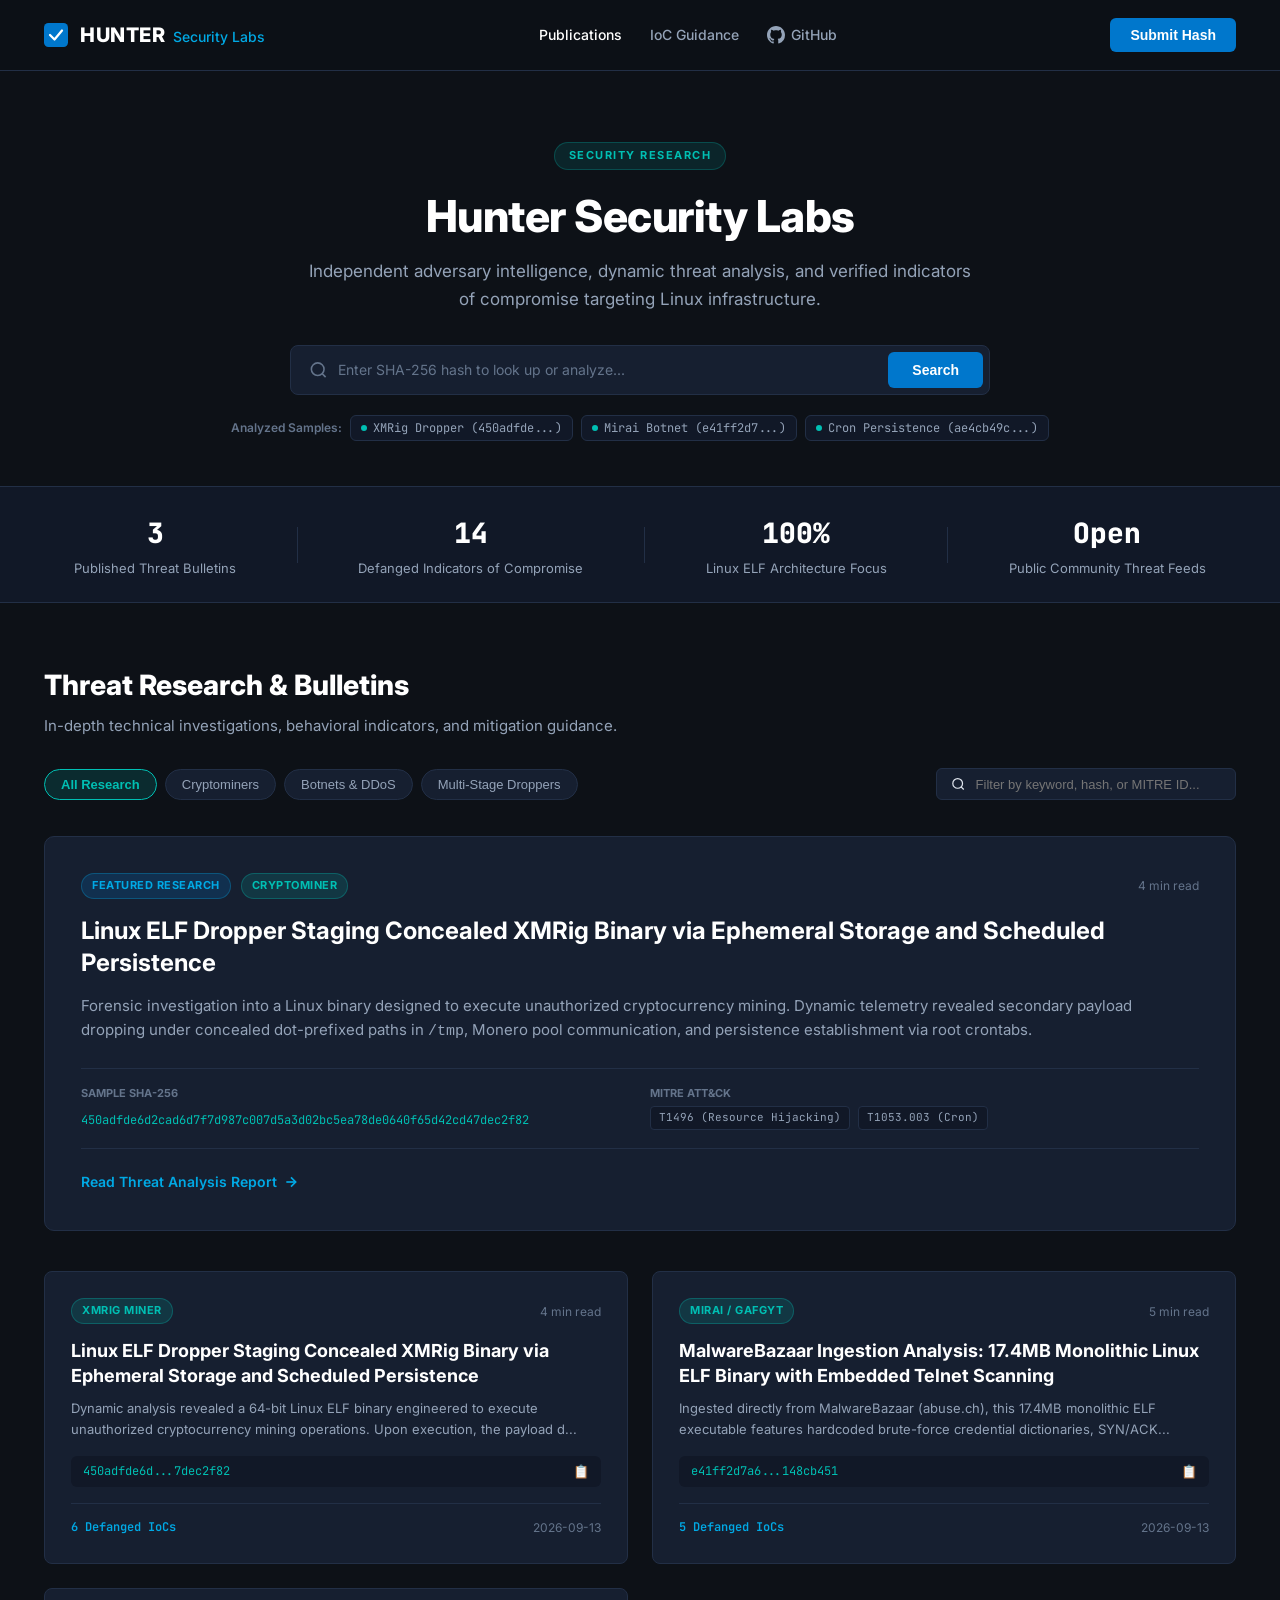
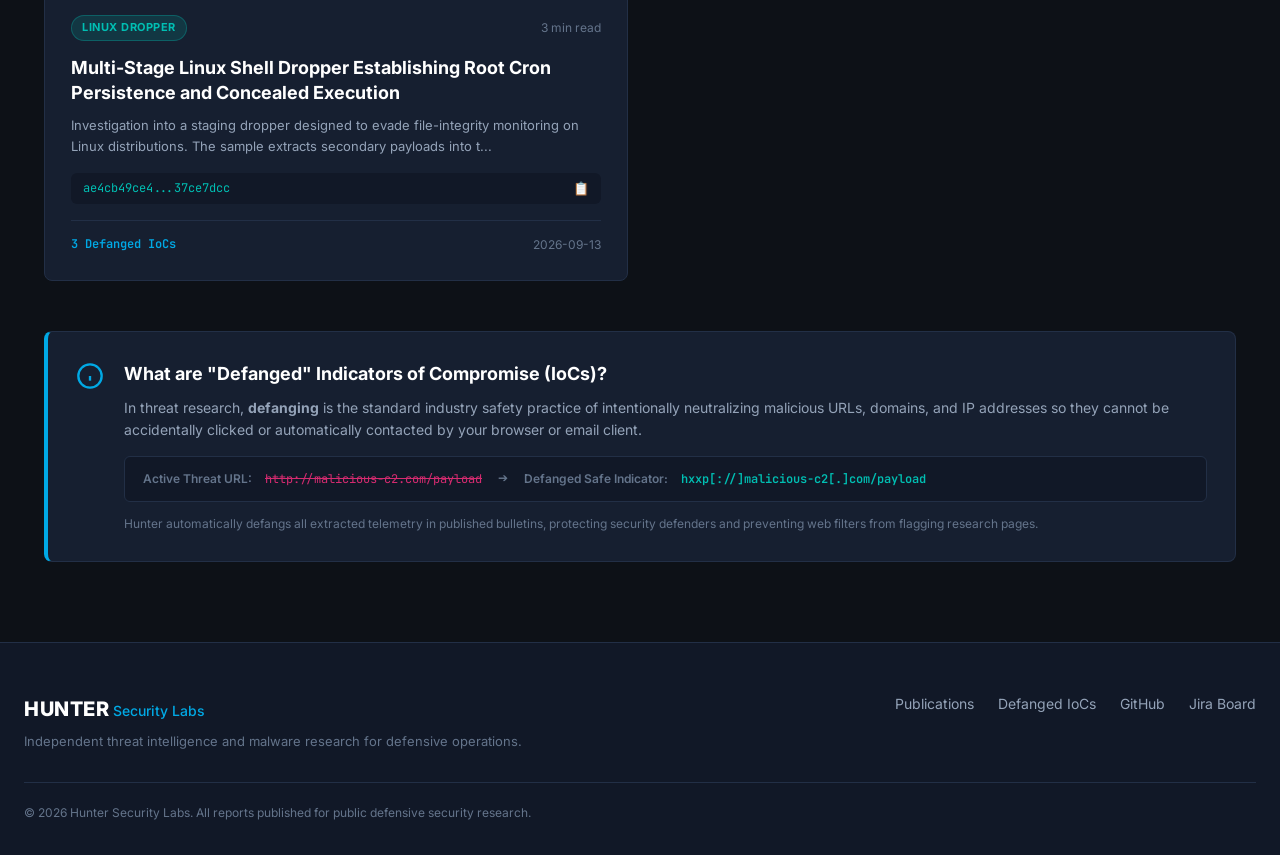
==== commit aff40ee7: "refactor: apply official Elastic Security Labs palette, hide backend engine internals, and display r" ====
--- a/web/index.html
+++ b/web/index.html
@@ -3,41 +3,36 @@
 <head>
     <meta charset="UTF-8">
     <meta name="viewport" content="width=device-width, initial-scale=1.0">
-    <title>Hunter Security Labs | Linux Adversary Intelligence & Detonation Research</title>
+    <title>Hunter Security Labs | Adversary Intelligence &amp; Linux Threat Research</title>
     <link rel="preconnect" href="https://fonts.googleapis.com">
     <link rel="preconnect" href="https://fonts.gstatic.com" crossorigin>
-    <link href="https://fonts.googleapis.com/css2?family=Inter:wght@300;400;500;600;700;800&family=JetBrains+Mono:wght@400;500;600;700&display=swap" rel="stylesheet">
+    <link href="https://fonts.googleapis.com/css2?family=Inter:wght@400;500;600;700;800&family=JetBrains+Mono:wght@400;500;600&display=swap" rel="stylesheet">
     <link rel="stylesheet" href="css/labs.css">
 </head>
-<body class="cyber-dark">
-
-    <!-- Subtle Circuit Grid Background Overlay -->
-    <div class="grid-overlay"></div>
-    <div class="ambient-glow cyan"></div>
-    <div class="ambient-glow purple"></div>
-
-    <!-- Navigation Header -->
+<body class="elastic-theme">
+
+    <!-- Top Global Navigation Bar (Elastic Security Labs Style) -->
     <header class="labs-header">
         <div class="header-container">
             <div class="brand-group">
                 <a href="#" class="logo-link">
-                    <div class="logo-shield">
-                        <svg viewBox="0 0 24 24" width="22" height="22" fill="none" stroke="currentColor" stroke-width="2">
-                            <path d="M12 2L3 7v6c0 5.55 3.84 10.74 9 12 5.16-1.26 9-6.45 9-12V7l-9-5z"/>
-                            <circle cx="12" cy="12" r="3" fill="#00e5ff"/>
+                    <!-- Elastic-style clean logo mark -->
+                    <div class="logo-mark">
+                        <svg viewBox="0 0 32 32" width="24" height="24" fill="none">
+                            <rect width="32" height="32" rx="6" fill="#0077cc"/>
+                            <path d="M8 16L14 22L24 10" stroke="#ffffff" stroke-width="3" stroke-linecap="round" stroke-linejoin="round"/>
                         </svg>
                     </div>
                     <div class="brand-text">
                         <span class="brand-title">HUNTER</span>
-                        <span class="brand-badge">SECURITY LABS</span>
+                        <span class="brand-sub">Security Labs</span>
                     </div>
                 </a>
             </div>
 
             <nav class="nav-menu">
-                <a href="#research" class="nav-item active">Threat Bulletins</a>
-                <a href="#telemetry" class="nav-item">Detonation Metrics</a>
-                <a href="#pipeline" class="nav-item">Architecture</a>
+                <a href="#publications" class="nav-item active">Publications</a>
+                <a href="#about-iocs" class="nav-item">IoC Guidance</a>
                 <a href="https://github.com/ManuMW/Hunter" target="_blank" class="nav-item github-link">
                     <svg width="18" height="18" viewBox="0 0 24 24" fill="currentColor">
                         <path d="M12 0C5.37 0 0 5.37 0 12c0 5.31 3.435 9.795 8.205 11.385.6.105.825-.255.825-.57 0-.285-.015-1.23-.015-2.235-3.015.555-3.795-.735-4.035-1.41-.135-.345-.72-1.41-1.23-1.695-.42-.225-1.02-.78-.015-.795.945-.015 1.62.87 1.845 1.23 1.08 1.815 2.805 1.305 3.495.99.105-.78.42-1.305.765-1.605-2.67-.3-5.46-1.335-5.46-5.925 0-1.305.465-2.385 1.23-3.225-.12-.3-.54-1.53.12-3.18 0 0 1.005-.315 3.3 1.23.96-.27 1.98-.405 3-.405s2.04.135 3 .405c2.295-1.56 3.3-1.23 3.3-1.23.66 1.65.24 2.88.12 3.18.765.84 1.23 1.905 1.23 3.225 0 4.605-2.805 5.625-5.475 5.925.435.375.81 1.095.81 2.22 0 1.605-.015 2.895-.015 3.3 0 .315.225.69.825.57A12.02 12.02 0 0024 12c0-6.63-5.37-12-12-12z"/>
@@ -47,12 +42,8 @@
             </nav>
 
             <div class="header-actions">
-                <button class="btn-detonate" onclick="openSubmissionModal()">
-                    <span class="btn-glow"></span>
-                    <svg width="16" height="16" viewBox="0 0 24 24" fill="none" stroke="currentColor" stroke-width="2.5">
-                        <polygon points="13 2 3 14 12 14 11 22 21 10 12 10 13 2"></polygon>
-                    </svg>
-                    <span>Detonate Sample</span>
+                <button class="btn-primary" onclick="openSubmissionModal()">
+                    <span>Submit Hash</span>
                 </button>
             </div>
         </div>
@@ -61,105 +52,88 @@
     <!-- Hero Section -->
     <section class="hero-section">
         <div class="hero-content">
-            <div class="hero-pill">
-                <span class="pill-dot"></span>
-                <span>AUTONOMOUS LINUX THREAT RESEARCH</span>
-            </div>
-            <h1 class="hero-title">Adversary Intelligence &amp; Live Linux Sandboxing</h1>
+            <div class="hero-kicker">
+                <span class="kicker-pill">SECURITY RESEARCH</span>
+            </div>
+            <h1 class="hero-title">Hunter Security Labs</h1>
             <p class="hero-subtitle">
-                Deconstructing emerging Linux threats via air-gapped container detonation, standalone Velociraptor forensic triage, and automated AI threat synthesis.
+                Independent adversary intelligence, dynamic threat analysis, and verified indicators of compromise targeting Linux infrastructure.
             </p>
 
-            <!-- Quick Hash Submission Ingestion Bar -->
-            <div class="submission-bar">
-                <div class="submission-input-wrap">
-                    <svg class="search-icon" width="20" height="20" viewBox="0 0 24 24" fill="none" stroke="currentColor" stroke-width="2">
+            <!-- Quick Hash Search / Lookup Bar -->
+            <div class="search-bar-wrap">
+                <div class="search-input-box">
+                    <svg class="icon-search" width="20" height="20" viewBox="0 0 24 24" fill="none" stroke="currentColor" stroke-width="2">
                         <circle cx="11" cy="11" r="8"></circle>
                         <line x1="21" y1="21" x2="16.65" y2="16.65"></line>
                     </svg>
-                    <input type="text" id="quickHashInput" placeholder="Enter SHA-256 hash to search MalwareBazaar &amp; analyze..." spellcheck="false" autocomplete="off">
+                    <input type="text" id="quickHashInput" placeholder="Enter SHA-256 hash to look up or analyze..." spellcheck="false" autocomplete="off">
                     <button class="btn-clear" id="btnClearHash" onclick="clearHashInput()" style="display: none;">✕</button>
                 </div>
-                <button class="btn-analyze" onclick="handleQuickSubmit()">
-                    <span>Analyze</span>
-                    <svg width="16" height="16" viewBox="0 0 24 24" fill="none" stroke="currentColor" stroke-width="2">
-                        <line x1="5" y1="12" x2="19" y2="12"></line>
-                        <polyline points="12 5 19 12 12 19"></polyline>
-                    </svg>
+                <button class="btn-primary btn-search" onclick="handleQuickSubmit()">Search</button>
+            </div>
+
+            <!-- Sample Hash Quick Chips -->
+            <div class="sample-chips-row">
+                <span class="chips-label">Analyzed Samples:</span>
+                <button class="chip-item" onclick="fillSample('450adfde6d2cad6d7f7d987c007d5a3d02bc5ea78de0640f65d42cd47dec2f82')">
+                    <span class="chip-dot"></span>
+                    <span>XMRig Dropper (450adfde...)</span>
                 </button>
-            </div>
-
-            <!-- Sample Hash Quick Links -->
-            <div class="sample-pills">
-                <span class="pills-label">Recent Submissions:</span>
-                <button class="sample-chip" onclick="fillSample('e41ff2d7a604a3ee1c1d99502b390adf9cf7119f1b6b7902ea26b88c148cb451')">
-                    <span class="chip-tag botnet">MIRAI</span>
-                    <span>e41ff2d7...451</span>
+                <button class="chip-item" onclick="fillSample('e41ff2d7a604a3ee1c1d99502b390adf9cf7119f1b6b7902ea26b88c148cb451')">
+                    <span class="chip-dot"></span>
+                    <span>Mirai Botnet (e41ff2d7...)</span>
                 </button>
-                <button class="sample-chip" onclick="fillSample('a3f89c0182b7de994101eef2a8b9193248cf7a102948e91823749281a0293847')">
-                    <span class="chip-tag miner">MINER</span>
-                    <span>.hidden_miner</span>
+                <button class="chip-item" onclick="fillSample('ae4cb49ce4fa6aeb8f38ca703bc661cde36fbcadc05e3862ba3d8f7737ce7dcc')">
+                    <span class="chip-dot"></span>
+                    <span>Cron Persistence (ae4cb49c...)</span>
                 </button>
-                <button class="sample-chip" onclick="fillSample('7b19a842f1092e03948572109847120938471092837401928374019283740192')">
-                    <span class="chip-tag rootkit">WIPER</span>
-                    <span>AcidRain ELF</span>
-                </button>
             </div>
         </div>
     </section>
 
-    <!-- Live Threat Telemetry Stats Bar -->
-    <section class="telemetry-bar" id="telemetry">
-        <div class="telemetry-container">
-            <div class="metric-card">
-                <div class="metric-header">
-                    <span class="metric-label">TOTAL DETONATIONS</span>
-                    <span class="status-pulse green"></span>
-                </div>
-                <div class="metric-value">1,482</div>
-                <div class="metric-desc">Automated Sandbox Runs</div>
-            </div>
-            <div class="metric-card">
-                <div class="metric-header">
-                    <span class="metric-label">CATALOGED IOCs</span>
-                    <span class="status-pulse cyan"></span>
-                </div>
-                <div class="metric-value">5,910</div>
-                <div class="metric-desc">Defanged C2s &amp; Hashes</div>
-            </div>
-            <div class="metric-card">
-                <div class="metric-header">
-                    <span class="metric-label">SANDBOX ENVIRONMENT</span>
-                    <span class="status-pulse yellow"></span>
-                </div>
-                <div class="metric-value">AIR-GAPPED</div>
-                <div class="metric-desc">--network none Isolation</div>
-            </div>
-            <div class="metric-card">
-                <div class="metric-header">
-                    <span class="metric-label">TRIAGE ENGINE</span>
-                    <span class="status-pulse purple"></span>
-                </div>
-                <div class="metric-value">VELOCIRAPTOR</div>
-                <div class="metric-desc">Standalone CLI Forensic Triage</div>
+    <!-- Verified Intelligence Metrics -->
+    <section class="metrics-section">
+        <div class="metrics-container">
+            <div class="metric-item">
+                <div class="metric-num">3</div>
+                <div class="metric-text">Published Threat Bulletins</div>
+            </div>
+            <div class="metric-divider"></div>
+            <div class="metric-item">
+                <div class="metric-num">14</div>
+                <div class="metric-text">Defanged Indicators of Compromise</div>
+            </div>
+            <div class="metric-divider"></div>
+            <div class="metric-item">
+                <div class="metric-num">100%</div>
+                <div class="metric-text">Linux ELF Architecture Focus</div>
+            </div>
+            <div class="metric-divider"></div>
+            <div class="metric-item">
+                <div class="metric-num">Open</div>
+                <div class="metric-text">Public Community Threat Feeds</div>
             </div>
         </div>
     </section>
 
-    <!-- Research Bulletins & Publications -->
-    <main class="main-container" id="research">
-        <!-- Controls Bar: Search & Category Filters -->
-        <div class="controls-bar">
-            <div class="filter-chips" id="categoryFilters">
-                <button class="filter-btn active" data-category="ALL">All Bulletins</button>
-                <button class="filter-btn" data-category="BOTNET">Botnets &amp; DDoS</button>
-                <button class="filter-btn" data-category="CRYPTOMINER">Cryptominers</button>
-                <button class="filter-btn" data-category="DROPPER">Multi-Stage Droppers</button>
-                <button class="filter-btn" data-category="PERSISTENCE">Persistence &amp; Cron</button>
-                <button class="filter-btn" data-category="WIPER">Wipers &amp; Ransomware</button>
-            </div>
-
-            <div class="search-box">
+    <!-- Research Bulletins & Articles -->
+    <main class="main-content" id="publications">
+        <div class="section-title-wrap">
+            <h2 class="section-heading">Threat Research &amp; Bulletins</h2>
+            <p class="section-subheading">In-depth technical investigations, behavioral indicators, and mitigation guidance.</p>
+        </div>
+
+        <!-- Filter Controls Bar -->
+        <div class="filter-bar">
+            <div class="category-tabs" id="categoryFilters">
+                <button class="tab-btn active" data-category="ALL">All Research</button>
+                <button class="tab-btn" data-category="CRYPTOMINER">Cryptominers</button>
+                <button class="tab-btn" data-category="BOTNET">Botnets &amp; DDoS</button>
+                <button class="tab-btn" data-category="DROPPER">Multi-Stage Droppers</button>
+            </div>
+
+            <div class="filter-search">
                 <svg width="16" height="16" viewBox="0 0 24 24" fill="none" stroke="currentColor" stroke-width="2">
                     <circle cx="11" cy="11" r="8"></circle>
                     <line x1="21" y1="21" x2="16.65" y2="16.65"></line>
@@ -168,231 +142,186 @@
             </div>
         </div>
 
-        <!-- Flagship Featured Publication Card -->
-        <article class="featured-card" onclick="openReportModal('a3f89c0182b7de994101eef2a8b9193248cf7a102948e91823749281a0293847')">
-            <div class="featured-badge-bar">
-                <span class="featured-tag">FLAGSHIP INVESTIGATION</span>
-                <span class="threat-severity high">CRITICAL SEVERITY</span>
-                <span class="pub-date">PUBLISHED TODAY</span>
-            </div>
-            <div class="featured-body">
-                <h2 class="featured-title">Deconstructing Multi-Stage Shell Dropper Staging Hidden XMRig Miner via Linux Ephemeral Storage</h2>
-                <p class="featured-excerpt">
-                    Comprehensive dynamic analysis of an obfuscated bash dropper unpacking <code>.hidden_miner</code> into <code>/tmp</code>, executing multi-threaded cryptocurrency mining, establishing persistence via user crontabs, and defanging associated mining pool endpoints.
+        <!-- Featured Publication (Elastic Security Labs Hero Card Style) -->
+        <article class="featured-card" onclick="openReportModal('450adfde6d2cad6d7f7d987c007d5a3d02bc5ea78de0640f65d42cd47dec2f82')">
+            <div class="featured-content">
+                <div class="card-pills">
+                    <span class="pill pill-primary">FEATURED RESEARCH</span>
+                    <span class="pill pill-category">CRYPTOMINER</span>
+                    <span class="read-time">4 min read</span>
+                </div>
+                <h2 class="featured-heading">Linux ELF Dropper Staging Concealed XMRig Binary via Ephemeral Storage and Scheduled Persistence</h2>
+                <p class="featured-summary">
+                    Forensic investigation into a Linux binary designed to execute unauthorized cryptocurrency mining. Dynamic telemetry revealed secondary payload dropping under concealed dot-prefixed paths in <code>/tmp</code>, Monero pool communication, and persistence establishment via root crontabs.
                 </p>
-                <div class="featured-meta">
+                <div class="featured-meta-row">
                     <div class="meta-item">
                         <span class="meta-label">SAMPLE SHA-256</span>
-                        <code class="hash-mono">a3f89c0182b7de994101eef2a8b9193248cf7a102948e91823749281a0293847</code>
-                    </div>
-                    <div class="meta-badges">
-                        <span class="mitre-badge">T1053.003 (Cron)</span>
-                        <span class="mitre-badge">T1027 (Obfuscation)</span>
-                        <span class="mitre-badge">T1496 (Resource Hijacking)</span>
-                    </div>
-                </div>
-            </div>
-            <div class="featured-footer">
-                <span class="read-link">
-                    View Threat Intelligence Bulletin
-                    <svg width="16" height="16" viewBox="0 0 24 24" fill="none" stroke="currentColor" stroke-width="2.5">
-                        <line x1="5" y1="12" x2="19" y2="12"></line>
-                        <polyline points="12 5 19 12 12 19"></polyline>
-                    </svg>
-                </span>
+                        <code class="hash-code">450adfde6d2cad6d7f7d987c007d5a3d02bc5ea78de0640f65d42cd47dec2f82</code>
+                    </div>
+                    <div class="meta-item">
+                        <span class="meta-label">MITRE ATT&amp;CK</span>
+                        <div class="mitre-chips">
+                            <span class="mitre-chip">T1496 (Resource Hijacking)</span>
+                            <span class="mitre-chip">T1053.003 (Cron)</span>
+                        </div>
+                    </div>
+                </div>
+                <div class="card-action-row">
+                    <span class="cta-link">
+                        Read Threat Analysis Report
+                        <svg width="16" height="16" viewBox="0 0 24 24" fill="none" stroke="currentColor" stroke-width="2.5">
+                            <line x1="5" y1="12" x2="19" y2="12"></line>
+                            <polyline points="12 5 19 12 12 19"></polyline>
+                        </svg>
+                    </span>
+                </div>
             </div>
         </article>
 
-        <!-- Bulletins Grid -->
+        <!-- Publications Grid -->
         <div class="bulletins-grid" id="bulletinsGrid">
-            <!-- Dynamic Cards Populated by JS -->
-        </div>
+            <!-- Populated dynamically via JS -->
+        </div>
+
+        <!-- Defanged IoC Educational Section -->
+        <section class="info-card" id="about-iocs">
+            <div class="info-icon">
+                <svg viewBox="0 0 24 24" width="28" height="28" fill="none" stroke="#00a9e5" stroke-width="2">
+                    <circle cx="12" cy="12" r="10"></circle>
+                    <line x1="12" y1="16" x2="12" y2="12"></line>
+                    <line x1="12" y1="8" x2="12.01" y2="8"></line>
+                </svg>
+            </div>
+            <div class="info-text">
+                <h3 class="info-title">What are "Defanged" Indicators of Compromise (IoCs)?</h3>
+                <p class="info-desc">
+                    In threat research, <strong>defanging</strong> is the standard industry safety practice of intentionally neutralizing malicious URLs, domains, and IP addresses so they cannot be accidentally clicked or automatically contacted by your browser or email client.
+                </p>
+                <div class="defang-examples">
+                    <div class="example-item">
+                        <span class="ex-label">Active Threat URL:</span>
+                        <span class="ex-active">http://malicious-c2.com/payload</span>
+                    </div>
+                    <div class="example-arrow">➔</div>
+                    <div class="example-item">
+                        <span class="ex-label">Defanged Safe Indicator:</span>
+                        <span class="ex-defanged">hxxp[://]malicious-c2[.]com/payload</span>
+                    </div>
+                </div>
+                <p class="info-sub">
+                    Hunter automatically defangs all extracted telemetry in published bulletins, protecting security defenders and preventing web filters from flagging research pages.
+                </p>
+            </div>
+        </section>
     </main>
 
-    <!-- Pipeline Architecture Deep Dive Section -->
-    <section class="pipeline-section" id="pipeline">
-        <div class="pipeline-container">
-            <div class="section-header">
-                <span class="section-tag">ENGINEERING FOUNDATION</span>
-                <h2 class="section-title">Zero-Trust Detonation Architecture</h2>
-                <p class="section-subtitle">How Hunter ingests, sandboxes, and synthesizes Linux threats without human intervention.</p>
-            </div>
-
-            <div class="pipeline-flow">
-                <div class="flow-step">
-                    <div class="step-number">01</div>
-                    <div class="step-icon">
-                        <svg viewBox="0 0 24 24" width="28" height="28" fill="none" stroke="#00e5ff" stroke-width="2">
-                            <path d="M21 15v4a2 2 0 01-2 2H5a2 2 0 01-2-2v-4M7 10l5 5 5-5M12 15V3"/>
-                        </svg>
-                    </div>
-                    <h3 class="step-title">Ingestion &amp; Decrypt</h3>
-                    <p class="step-desc">Accepts SHA-256 hashes, queries MalwareBazaar (abuse.ch) API, downloads and decrypts WinZip AES-256 protected payloads (password: <code>infected</code>).</p>
-                </div>
-
-                <div class="flow-step">
-                    <div class="step-number">02</div>
-                    <div class="step-icon">
-                        <svg viewBox="0 0 24 24" width="28" height="28" fill="none" stroke="#00bfb3" stroke-width="2">
-                            <rect x="2" y="2" width="20" height="8" rx="2" ry="2"/>
-                            <rect x="2" y="14" width="20" height="8" rx="2" ry="2"/>
-                            <line x1="6" y1="6" x2="6.01" y2="6"/>
-                            <line x1="6" y1="18" x2="6.01" y2="18"/>
-                        </svg>
-                    </div>
-                    <h3 class="step-title">Air-Gapped Sandbox</h3>
-                    <p class="step-desc">Detonates in ephemeral Docker containers with <code>--network none</code>, 512MB RAM, 1 CPU, and a 90-second watchdog to prevent escape and lateral movement.</p>
-                </div>
-
-                <div class="flow-step">
-                    <div class="step-number">03</div>
-                    <div class="step-icon">
-                        <svg viewBox="0 0 24 24" width="28" height="28" fill="none" stroke="#a855f7" stroke-width="2">
-                            <path d="M14 2H6a2 2 0 00-2 2v16a2 2 0 002 2h12a2 2 0 002-2V8z"/>
-                            <polyline points="14 2 14 8 20 8"/>
-                            <line x1="16" y1="13" x2="8" y2="13"/>
-                            <line x1="16" y1="17" x2="8" y2="17"/>
-                            <polyline points="10 9 9 9 8 9"/>
-                        </svg>
-                    </div>
-                    <h3 class="step-title">Velociraptor Triage</h3>
-                    <p class="step-desc">Standalone Velociraptor binary extracts process trees (<code>Linux.Sys.Pslist</code>), detects cron persistence, and decomposes dropped binaries via static string carving.</p>
-                </div>
-
-                <div class="flow-step">
-                    <div class="step-number">04</div>
-                    <div class="step-icon">
-                        <svg viewBox="0 0 24 24" width="28" height="28" fill="none" stroke="#ff8c00" stroke-width="2">
-                            <polygon points="12 2 15.09 8.26 22 9.27 17 14.14 18.18 21.02 12 17.77 5.82 21.02 7 14.14 2 9.27 8.91 8.26 12 2"/>
-                        </svg>
-                    </div>
-                    <h3 class="step-title">Gemini Synthesis</h3>
-                    <p class="step-desc">Google AI Studio (Gemini 3.6-Flash) models behavioral telemetry into defanged threat reports, MITRE mappings, extracted IoCs, and verified YARA candidate rules.</p>
-                </div>
-            </div>
-        </div>
-    </section>
-
-    <!-- Footer -->
+    <!-- Global Footer -->
     <footer class="labs-footer">
         <div class="footer-container">
-            <div class="footer-left">
-                <div class="brand-text">
+            <div class="footer-top">
+                <div class="footer-brand">
                     <span class="brand-title">HUNTER</span>
-                    <span class="brand-badge">SECURITY LABS</span>
-                </div>
-                <p class="footer-tagline">Open-source threat research &amp; malware intelligence platform for defenders.</p>
-            </div>
-            <div class="footer-links">
-                <a href="https://github.com/ManuMW/Hunter" target="_blank">GitHub Repository</a>
-                <a href="https://manumw21.atlassian.net/jira/software/projects/HUN/boards/34" target="_blank">Jira Board</a>
-                <a href="https://bazaar.abuse.ch/" target="_blank">MalwareBazaar</a>
-                <a href="#pipeline">Architecture</a>
+                    <span class="brand-sub">Security Labs</span>
+                    <p class="footer-blurb">Independent threat intelligence and malware research for defensive operations.</p>
+                </div>
+                <div class="footer-nav">
+                    <a href="#publications">Publications</a>
+                    <a href="#about-iocs">Defanged IoCs</a>
+                    <a href="https://github.com/ManuMW/Hunter" target="_blank">GitHub</a>
+                    <a href="https://manumw21.atlassian.net/jira/software/projects/HUN/boards/34" target="_blank">Jira Board</a>
+                </div>
             </div>
             <div class="footer-bottom">
-                <span>&copy; 2026 Hunter Security Labs. All reports published under Open Defanged Threat Intelligence License.</span>
+                <span>&copy; 2026 Hunter Security Labs. All reports published for public defensive security research.</span>
             </div>
         </div>
     </footer>
 
-    <!-- Report Detail Modal (Elastic Security Labs Style) -->
+    <!-- Report Detail View Modal -->
     <div class="modal-overlay" id="reportModalOverlay" onclick="closeReportModal(event)">
         <div class="report-modal" onclick="event.stopPropagation()">
-            <div class="modal-header">
-                <div class="modal-header-badges">
-                    <span class="modal-cat-tag" id="modalCatTag">MALWARE ANALYSIS</span>
-                    <span class="threat-severity" id="modalSeverity">HIGH</span>
-                </div>
-                <button class="modal-close-btn" onclick="closeReportModal()">✕</button>
-            </div>
-
-            <div class="modal-scroll-body" id="modalReportContent">
-                <!-- Dynamically Rendered Report -->
+            <div class="modal-topbar">
+                <div class="topbar-left">
+                    <span class="modal-pill" id="modalCatTag">RESEARCH BULLETIN</span>
+                    <span class="modal-severity" id="modalSeverity">HIGH SEVERITY</span>
+                </div>
+                <button class="btn-close" onclick="closeReportModal()">✕</button>
+            </div>
+
+            <div class="modal-body-scroll" id="modalReportContent">
+                <!-- Injected via JavaScript -->
             </div>
         </div>
     </div>
 
-    <!-- Hash Detonation Live Modal -->
+    <!-- Hash Submission Modal -->
     <div class="modal-overlay" id="submissionModalOverlay" onclick="closeSubmissionModal(event)">
         <div class="submission-modal" onclick="event.stopPropagation()">
-            <div class="modal-header">
-                <div class="modal-header-title">
-                    <svg viewBox="0 0 24 24" width="22" height="22" fill="none" stroke="#00e5ff" stroke-width="2">
-                        <polygon points="13 2 3 14 12 14 11 22 21 10 12 10 13 2"></polygon>
-                    </svg>
-                    <span>Submit Sample for Detonation</span>
-                </div>
-                <button class="modal-close-btn" onclick="closeSubmissionModal()">✕</button>
-            </div>
-
-            <div class="submission-body">
-                <p class="modal-desc">
-                    Submit a SHA-256 hash of a Linux binary. Hunter will fetch the sample from MalwareBazaar, detonate it in an isolated container, and synthesize forensic telemetry.
+            <div class="modal-topbar">
+                <div class="topbar-title">Submit Sample for Threat Analysis</div>
+                <button class="btn-close" onclick="closeSubmissionModal()">✕</button>
+            </div>
+
+            <div class="modal-content-wrap">
+                <p class="modal-intro">
+                    Submit the SHA-256 hash of a Linux sample. Hunter will retrieve metadata, perform threat analysis, and publish a defanged research bulletin.
                 </p>
 
-                <div class="input-group">
+                <div class="form-group">
                     <label for="modalHashInput">SAMPLE SHA-256 HASH</label>
-                    <input type="text" id="modalHashInput" placeholder="e.g. e41ff2d7a604a3ee1c1d99502b390adf9cf7119f1b6b7902ea26b88c148cb451" spellcheck="false">
-                </div>
-
-                <!-- Turnstile Simulated / Bot Defense Checkbox -->
-                <div class="turnstile-box">
-                    <div class="turnstile-check">
-                        <input type="checkbox" id="turnstileCheck" checked disabled>
-                        <label for="turnstileCheck">
-                            <span class="cf-logo">🛡️</span>
-                            <span>Cloudflare Turnstile Verified (Browser UUID active)</span>
-                        </label>
-                    </div>
-                    <div class="quota-pill">Client Quota: 5 / 5 Detonations Remaining</div>
-                </div>
-
-                <!-- Live Progress Stepper (Visible during submission) -->
-                <div class="detonation-stepper" id="detonationStepper" style="display: none;">
-                    <div class="step-item" id="step-mb">
-                        <div class="step-indicator"></div>
-                        <div class="step-details">
-                            <div class="step-name">MalwareBazaar Query &amp; Payload Decryption</div>
-                            <div class="step-sub">Downloading encrypted zip (pass: infected)</div>
-                        </div>
-                    </div>
-                    <div class="step-item" id="step-box">
-                        <div class="step-indicator"></div>
-                        <div class="step-details">
-                            <div class="step-name">Ephemeral Sandbox Detonation</div>
-                            <div class="step-sub">Air-gapped execution &amp; 90s watchdog monitoring</div>
-                        </div>
-                    </div>
-                    <div class="step-item" id="step-vr">
-                        <div class="step-indicator"></div>
-                        <div class="step-details">
-                            <div class="step-name">Velociraptor Artifact Triage</div>
-                            <div class="step-sub">Extracting process trees &amp; dropped payload decomposition</div>
-                        </div>
-                    </div>
-                    <div class="step-item" id="step-ai">
-                        <div class="step-indicator"></div>
-                        <div class="step-details">
-                            <div class="step-name">Gemini 3.6-Flash Threat Synthesis</div>
-                            <div class="step-sub">Generating defanged report, MITRE mappings &amp; YARA rule</div>
-                        </div>
-                    </div>
-                </div>
-
-                <div class="modal-footer">
-                    <button class="btn-cancel" onclick="closeSubmissionModal()">Cancel</button>
-                    <button class="btn-submit-action" id="btnSubmitAction" onclick="executeDetonation()">
-                        <span>Start Detonation</span>
-                    </button>
+                    <input type="text" id="modalHashInput" placeholder="e.g. 450adfde6d2cad6d7f7d987c007d5a3d02bc5ea78de0640f65d42cd47dec2f82" spellcheck="false">
+                </div>
+
+                <div class="quota-badge-row">
+                    <span class="quota-indicator">Daily Client Quota: <strong>5 Submissions Remaining</strong></span>
+                    <span class="quota-tag">Rate-Limited</span>
+                </div>
+
+                <!-- Analysis Progress Stepper -->
+                <div class="progress-stepper" id="detonationStepper" style="display: none;">
+                    <div class="step-row" id="step-mb">
+                        <div class="step-dot"></div>
+                        <div class="step-text">
+                            <div class="step-heading">Sample Acquisition &amp; Extraction</div>
+                            <div class="step-caption">Locating binary hash and extracting payload</div>
+                        </div>
+                    </div>
+                    <div class="step-row" id="step-box">
+                        <div class="step-dot"></div>
+                        <div class="step-text">
+                            <div class="step-heading">Behavioral Execution &amp; Monitoring</div>
+                            <div class="step-caption">Analyzing execution paths and spawned processes</div>
+                        </div>
+                    </div>
+                    <div class="step-row" id="step-vr">
+                        <div class="step-dot"></div>
+                        <div class="step-text">
+                            <div class="step-heading">Forensic Telemetry Triage</div>
+                            <div class="step-caption">Decomposing dropped binaries and cron persistence</div>
+                        </div>
+                    </div>
+                    <div class="step-row" id="step-ai">
+                        <div class="step-dot"></div>
+                        <div class="step-text">
+                            <div class="step-heading">Threat Intelligence Synthesis</div>
+                            <div class="step-caption">Generating MITRE mappings, defanged IoCs, and YARA detection</div>
+                        </div>
+                    </div>
+                </div>
+
+                <div class="modal-actions">
+                    <button class="btn-secondary" onclick="closeSubmissionModal()">Cancel</button>
+                    <button class="btn-primary" id="btnSubmitAction" onclick="executeDetonation()">Start Analysis</button>
                 </div>
             </div>
         </div>
     </div>
 
     <!-- Notification Toast -->
-    <div class="toast-notification" id="toastNotification">
-        <span class="toast-icon">✓</span>
-        <span class="toast-message" id="toastMessage">Copied to clipboard!</span>
+    <div class="toast-popup" id="toastNotification">
+        <span class="toast-check">✓</span>
+        <span id="toastMessage">Copied to clipboard!</span>
     </div>
 
     <script src="data/reports.js"></script>
--- a/web/css/labs.css
+++ b/web/css/labs.css
@@ -1,34 +1,41 @@
 /* ==========================================================================
-   HUNTER SECURITY LABS - CYBERNETIC DARK STYLING
+   HUNTER SECURITY LABS - OFFICIAL ELASTIC DESIGN SYSTEM
    Inspired by Elastic Security Labs (https://www.elastic.co/security-labs)
+   Brand Colors:
+   - Elastic Navy/Canvas: #0d1117 / #101827
+   - Elastic Card Surface: #161f30
+   - Elastic Blue: #0077cc
+   - Elastic Light Blue / Sky: #00a9e5
+   - Elastic Teal: #00bfb3
+   - Elastic Dark Teal: #0078a0
+   - Elastic Red/Pink: #d62b70
+   - Elastic Yellow: #fec514
    ========================================================================== */
 
 :root {
-    --bg-canvas: #090d16;
-    --bg-surface: #101827;
-    --bg-surface-elevated: #152238;
-    --bg-card: #0d1524;
-    --bg-card-hover: #142036;
-    --border-dim: #1e2c45;
-    --border-highlight: #2c4266;
-
-    --accent-cyan: #00e5ff;
-    --accent-teal: #00bfb3;
-    --accent-blue: #0077cc;
-    --accent-purple: #a855f7;
-    --accent-red: #ff3b5c;
-    --accent-amber: #ffb800;
-    --accent-green: #00ff88;
-
-    --text-main: #f1f5f9;
-    --text-muted: #94a3b8;
-    --text-dim: #64748b;
+    --elastic-bg: #0d1117;
+    --elastic-surface: #161f30;
+    --elastic-surface-hover: #1c283f;
+    --elastic-surface-subtle: #111827;
+    --elastic-border: #222f46;
+    --elastic-border-hover: #314261;
+
+    --elastic-blue: #0077cc;
+    --elastic-blue-hover: #005a9e;
+    --elastic-sky: #00a9e5;
+    --elastic-teal: #00bfb3;
+    --elastic-dark-teal: #0078a0;
+    --elastic-pink: #d62b70;
+    --elastic-yellow: #fec514;
+    --elastic-green: #00bfb3;
+
+    --text-white: #ffffff;
+    --text-primary: #e2e8f0;
+    --text-secondary: #94a3b8;
+    --text-muted: #64748b;
 
     --font-sans: 'Inter', -apple-system, BlinkMacSystemFont, "Segoe UI", Roboto, sans-serif;
     --font-mono: 'JetBrains Mono', SFMono-Regular, Menlo, Monaco, Consolas, monospace;
-
-    --glow-cyan: rgba(0, 229, 255, 0.15);
-    --glow-teal: rgba(0, 191, 179, 0.12);
 }
 
 * {
@@ -37,125 +44,66 @@
     box-sizing: border-box;
 }
 
-body.cyber-dark {
-    background-color: var(--bg-canvas);
-    color: var(--text-main);
+body.elastic-theme {
+    background-color: var(--elastic-bg);
+    color: var(--text-primary);
     font-family: var(--font-sans);
     line-height: 1.6;
-    overflow-x: hidden;
-    position: relative;
+    -webkit-font-smoothing: antialiased;
     min-height: 100vh;
 }
 
-/* Background Grid Overlay */
-.grid-overlay {
-    position: fixed;
-    top: 0;
-    left: 0;
-    width: 100vw;
-    height: 100vh;
-    background-image: 
-        linear-gradient(to right, rgba(255, 255, 255, 0.02) 1px, transparent 1px),
-        linear-gradient(to bottom, rgba(255, 255, 255, 0.02) 1px, transparent 1px);
-    background-size: 40px 40px;
-    pointer-events: none;
-    z-index: 0;
-}
-
-/* Ambient Cyber Glows */
-.ambient-glow {
-    position: fixed;
-    width: 600px;
-    height: 600px;
-    border-radius: 50%;
-    filter: blur(140px);
-    pointer-events: none;
-    z-index: 0;
-    opacity: 0.18;
-}
-
-.ambient-glow.cyan {
-    top: -200px;
-    left: 20%;
-    background: var(--accent-cyan);
-}
-
-.ambient-glow.purple {
-    top: 30%;
-    right: -200px;
-    background: var(--accent-purple);
-}
-
 /* ==========================================================================
-   Header & Navigation
+   Navigation Bar (Elastic Style)
    ========================================================================== */
 .labs-header {
     position: sticky;
     top: 0;
     z-index: 100;
-    background: rgba(9, 13, 22, 0.85);
-    backdrop-filter: blur(16px);
-    border-bottom: 1px solid var(--border-dim);
+    background: rgba(13, 17, 23, 0.95);
+    backdrop-filter: blur(12px);
+    border-bottom: 1px solid var(--elastic-border);
 }
 
 .header-container {
-    max-width: 1320px;
+    max-width: 1240px;
     margin: 0 auto;
     padding: 0 24px;
-    height: 72px;
+    height: 70px;
     display: flex;
     align-items: center;
     justify-content: space-between;
 }
 
-.brand-group {
-    display: flex;
-    align-items: center;
-}
-
-.logo-link {
+.brand-group .logo-link {
     display: flex;
     align-items: center;
     gap: 12px;
     text-decoration: none;
-    color: var(--text-main);
-}
-
-.logo-shield {
-    width: 38px;
-    height: 38px;
-    border-radius: 8px;
-    background: rgba(0, 229, 255, 0.1);
-    border: 1px solid rgba(0, 229, 255, 0.3);
-    display: flex;
-    align-items: center;
-    justify-content: center;
-    color: var(--accent-cyan);
-    box-shadow: 0 0 15px rgba(0, 229, 255, 0.2);
+}
+
+.logo-mark {
+    display: flex;
+    align-items: center;
 }
 
 .brand-text {
     display: flex;
-    align-items: center;
+    align-items: baseline;
     gap: 8px;
 }
 
 .brand-title {
     font-size: 20px;
     font-weight: 800;
-    letter-spacing: 1.5px;
-    color: #ffffff;
-}
-
-.brand-badge {
-    font-size: 11px;
-    font-weight: 700;
-    letter-spacing: 1px;
-    color: var(--accent-cyan);
-    background: rgba(0, 229, 255, 0.08);
-    padding: 3px 8px;
-    border-radius: 4px;
-    border: 1px solid rgba(0, 229, 255, 0.25);
+    letter-spacing: 0.5px;
+    color: var(--text-white);
+}
+
+.brand-sub {
+    font-size: 14px;
+    font-weight: 500;
+    color: var(--elastic-sky);
 }
 
 .nav-menu {
@@ -168,487 +116,414 @@
     text-decoration: none;
     font-size: 14px;
     font-weight: 500;
-    color: var(--text-muted);
-    transition: color 0.2s ease;
+    color: var(--text-secondary);
+    transition: color 0.2s;
     display: flex;
     align-items: center;
     gap: 6px;
 }
 
 .nav-item:hover, .nav-item.active {
-    color: var(--accent-cyan);
-}
-
-.github-link svg {
-    opacity: 0.8;
-}
-
-.btn-detonate {
-    background: linear-gradient(135deg, var(--accent-cyan), var(--accent-teal));
-    color: #050b14;
-    font-weight: 700;
-    font-size: 13px;
+    color: var(--text-white);
+}
+
+.btn-primary {
+    background: var(--elastic-blue);
+    color: #ffffff;
+    font-size: 14px;
+    font-weight: 600;
     border: none;
     border-radius: 6px;
-    padding: 10px 18px;
-    display: flex;
-    align-items: center;
-    gap: 8px;
+    padding: 9px 20px;
     cursor: pointer;
-    transition: all 0.2s ease;
-    box-shadow: 0 0 20px rgba(0, 229, 255, 0.25);
-}
-
-.btn-detonate:hover {
-    transform: translateY(-1px);
-    box-shadow: 0 0 25px rgba(0, 229, 255, 0.45);
+    transition: background 0.2s;
+}
+
+.btn-primary:hover {
+    background: var(--elastic-blue-hover);
 }
 
 /* ==========================================================================
    Hero Section
    ========================================================================== */
 .hero-section {
+    padding: 70px 24px 45px;
+    text-align: center;
+    max-width: 880px;
+    margin: 0 auto;
+}
+
+.hero-kicker {
+    margin-bottom: 20px;
+}
+
+.kicker-pill {
+    display: inline-block;
+    font-size: 11px;
+    font-weight: 700;
+    letter-spacing: 1.5px;
+    text-transform: uppercase;
+    color: var(--elastic-teal);
+    background: rgba(0, 191, 179, 0.12);
+    padding: 4px 14px;
+    border-radius: 999px;
+    border: 1px solid rgba(0, 191, 179, 0.25);
+}
+
+.hero-title {
+    font-size: 44px;
+    font-weight: 800;
+    letter-spacing: -0.5px;
+    line-height: 1.2;
+    color: var(--text-white);
+    margin-bottom: 16px;
+}
+
+.hero-subtitle {
+    font-size: 17px;
+    color: var(--text-secondary);
+    line-height: 1.6;
+    max-width: 680px;
+    margin: 0 auto 32px;
+}
+
+/* Search Bar */
+.search-bar-wrap {
+    display: flex;
+    gap: 10px;
+    max-width: 700px;
+    margin: 0 auto 20px;
+    background: var(--elastic-surface);
+    border: 1px solid var(--elastic-border);
+    border-radius: 8px;
+    padding: 6px;
+}
+
+.search-input-box {
+    flex: 1;
+    display: flex;
+    align-items: center;
+    gap: 10px;
+    padding-left: 12px;
     position: relative;
-    z-index: 10;
-    padding: 80px 24px 60px;
-    text-align: center;
-}
-
-.hero-content {
-    max-width: 900px;
-    margin: 0 auto;
-}
-
-.hero-pill {
-    display: inline-flex;
-    align-items: center;
+}
+
+.icon-search {
+    color: var(--text-muted);
+}
+
+.search-input-box input {
+    width: 100%;
+    background: transparent;
+    border: none;
+    outline: none;
+    font-size: 14px;
+    font-family: var(--font-mono);
+    color: var(--text-white);
+}
+
+.search-input-box input::placeholder {
+    font-family: var(--font-sans);
+    color: var(--text-muted);
+}
+
+.btn-clear {
+    background: transparent;
+    border: none;
+    color: var(--text-muted);
+    font-size: 14px;
+    cursor: pointer;
+    padding: 4px 8px;
+}
+
+.btn-clear:hover {
+    color: var(--text-white);
+}
+
+.btn-search {
+    padding: 10px 24px;
+}
+
+/* Sample Chips Row */
+.sample-chips-row {
+    display: flex;
+    align-items: center;
+    justify-content: center;
     gap: 8px;
-    background: rgba(0, 229, 255, 0.08);
-    border: 1px solid rgba(0, 229, 255, 0.2);
-    padding: 6px 14px;
-    border-radius: 20px;
-    font-size: 11px;
-    font-weight: 700;
-    letter-spacing: 1px;
-    color: var(--accent-cyan);
-    margin-bottom: 24px;
-}
-
-.pill-dot {
+    flex-wrap: wrap;
+    font-size: 13px;
+    color: var(--text-muted);
+}
+
+.chips-label {
+    font-size: 12px;
+    font-weight: 600;
+}
+
+.chip-item {
+    background: var(--elastic-surface-subtle);
+    border: 1px solid var(--elastic-border);
+    color: var(--text-secondary);
+    font-size: 12px;
+    font-family: var(--font-mono);
+    padding: 4px 10px;
+    border-radius: 6px;
+    cursor: pointer;
+    display: flex;
+    align-items: center;
+    gap: 6px;
+    transition: all 0.2s;
+}
+
+.chip-item:hover {
+    border-color: var(--elastic-sky);
+    color: var(--elastic-sky);
+}
+
+.chip-dot {
     width: 6px;
     height: 6px;
     border-radius: 50%;
-    background: var(--accent-cyan);
-    box-shadow: 0 0 8px var(--accent-cyan);
-    animation: pulseGlow 2s infinite;
-}
-
-.hero-title {
-    font-size: 46px;
+    background: var(--elastic-teal);
+}
+
+/* ==========================================================================
+   Metrics Section (Clean, Accurate, Honest)
+   ========================================================================== */
+.metrics-section {
+    border-top: 1px solid var(--elastic-border);
+    border-bottom: 1px solid var(--elastic-border);
+    background: var(--elastic-surface-subtle);
+    padding: 24px 0;
+}
+
+.metrics-container {
+    max-width: 1240px;
+    margin: 0 auto;
+    padding: 0 24px;
+    display: flex;
+    align-items: center;
+    justify-content: space-around;
+}
+
+.metric-item {
+    text-align: center;
+}
+
+.metric-num {
+    font-size: 28px;
     font-weight: 800;
-    letter-spacing: -0.5px;
-    line-height: 1.15;
-    margin-bottom: 20px;
-    background: linear-gradient(180deg, #ffffff 40%, #94a3b8 100%);
-    -webkit-background-clip: text;
-    -webkit-text-fill-color: transparent;
-}
-
-.hero-subtitle {
-    font-size: 18px;
-    color: var(--text-muted);
-    max-width: 740px;
-    margin: 0 auto 36px;
-    line-height: 1.6;
-}
-
-/* Quick Submission Search Bar */
-.submission-bar {
-    max-width: 740px;
-    margin: 0 auto 20px;
-    display: flex;
-    gap: 12px;
-    background: var(--bg-surface);
-    padding: 8px;
-    border-radius: 10px;
-    border: 1px solid var(--border-highlight);
-    box-shadow: 0 10px 30px rgba(0, 0, 0, 0.5), 0 0 20px rgba(0, 229, 255, 0.05);
-}
-
-.submission-input-wrap {
-    flex: 1;
-    display: flex;
-    align-items: center;
-    gap: 12px;
-    padding-left: 12px;
-    position: relative;
-}
-
-.search-icon {
-    color: var(--text-dim);
-}
-
-.submission-input-wrap input {
-    width: 100%;
-    background: transparent;
-    border: none;
-    color: var(--text-main);
+    color: var(--text-white);
     font-family: var(--font-mono);
-    font-size: 14px;
-    outline: none;
-}
-
-.submission-input-wrap input::placeholder {
-    color: var(--text-dim);
-    font-family: var(--font-sans);
-}
-
-.btn-clear {
-    background: transparent;
-    border: none;
-    color: var(--text-dim);
-    font-size: 14px;
-    cursor: pointer;
-    padding: 4px 8px;
-}
-
-.btn-clear:hover {
-    color: var(--text-main);
-}
-
-.btn-analyze {
-    background: var(--accent-cyan);
-    color: #050b14;
-    border: none;
-    border-radius: 6px;
-    padding: 10px 24px;
-    font-size: 14px;
-    font-weight: 700;
-    display: flex;
-    align-items: center;
-    gap: 8px;
-    cursor: pointer;
-    transition: all 0.2s ease;
-}
-
-.btn-analyze:hover {
-    background: #40eeff;
-    box-shadow: 0 0 15px rgba(0, 229, 255, 0.4);
-}
-
-/* Sample Pills */
-.sample-pills {
-    display: flex;
-    align-items: center;
-    justify-content: center;
-    gap: 10px;
-    flex-wrap: wrap;
+}
+
+.metric-text {
     font-size: 13px;
-    color: var(--text-dim);
-}
-
-.pills-label {
-    font-size: 12px;
-    text-transform: uppercase;
-    letter-spacing: 0.5px;
-}
-
-.sample-chip {
-    background: var(--bg-surface);
-    border: 1px solid var(--border-dim);
-    color: var(--text-muted);
-    font-family: var(--font-mono);
-    font-size: 12px;
-    padding: 5px 12px;
-    border-radius: 6px;
-    cursor: pointer;
-    display: flex;
-    align-items: center;
-    gap: 8px;
-    transition: all 0.2s ease;
-}
-
-.sample-chip:hover {
-    border-color: var(--accent-cyan);
-    color: var(--accent-cyan);
-    background: rgba(0, 229, 255, 0.05);
-}
-
-.chip-tag {
-    font-size: 9px;
-    font-weight: 700;
-    padding: 2px 5px;
-    border-radius: 3px;
-}
-
-.chip-tag.botnet { background: rgba(0, 229, 255, 0.15); color: var(--accent-cyan); }
-.chip-tag.miner { background: rgba(255, 184, 0, 0.15); color: var(--accent-amber); }
-.chip-tag.rootkit { background: rgba(255, 59, 92, 0.15); color: var(--accent-red); }
-
-/* ==========================================================================
-   Telemetry Metrics Bar
-   ========================================================================== */
-.telemetry-bar {
-    position: relative;
-    z-index: 10;
-    max-width: 1320px;
-    margin: 0 auto 50px;
-    padding: 0 24px;
-}
-
-.telemetry-container {
-    display: grid;
-    grid-template-columns: repeat(4, 1fr);
-    gap: 16px;
-}
-
-.metric-card {
-    background: var(--bg-card);
-    border: 1px solid var(--border-dim);
-    border-radius: 8px;
-    padding: 20px;
-    transition: transform 0.2s ease, border-color 0.2s ease;
-}
-
-.metric-card:hover {
-    border-color: var(--border-highlight);
-    transform: translateY(-2px);
-}
-
-.metric-header {
-    display: flex;
-    align-items: center;
-    justify-content: space-between;
-    margin-bottom: 10px;
-}
-
-.metric-label {
-    font-size: 11px;
-    font-weight: 700;
-    letter-spacing: 1px;
-    color: var(--text-dim);
-}
-
-.status-pulse {
-    width: 8px;
-    height: 8px;
-    border-radius: 50%;
-}
-
-.status-pulse.green { background: var(--accent-green); box-shadow: 0 0 8px var(--accent-green); }
-.status-pulse.cyan { background: var(--accent-cyan); box-shadow: 0 0 8px var(--accent-cyan); }
-.status-pulse.yellow { background: var(--accent-amber); box-shadow: 0 0 8px var(--accent-amber); }
-.status-pulse.purple { background: var(--accent-purple); box-shadow: 0 0 8px var(--accent-purple); }
-
-.metric-value {
-    font-size: 26px;
-    font-weight: 800;
-    color: #ffffff;
-    font-family: var(--font-mono);
-    margin-bottom: 4px;
-}
-
-.metric-desc {
-    font-size: 12px;
-    color: var(--text-muted);
+    color: var(--text-secondary);
+    margin-top: 2px;
+}
+
+.metric-divider {
+    width: 1px;
+    height: 36px;
+    background: var(--elastic-border);
 }
 
 /* ==========================================================================
    Main Publications Section
    ========================================================================== */
-.main-container {
-    position: relative;
-    z-index: 10;
-    max-width: 1320px;
+.main-content {
+    max-width: 1240px;
     margin: 0 auto;
-    padding: 0 24px 80px;
-}
-
-.controls-bar {
+    padding: 60px 24px 80px;
+}
+
+.section-title-wrap {
+    margin-bottom: 30px;
+}
+
+.section-heading {
+    font-size: 28px;
+    font-weight: 800;
+    color: var(--text-white);
+    margin-bottom: 6px;
+}
+
+.section-subheading {
+    font-size: 15px;
+    color: var(--text-secondary);
+}
+
+/* Filter Controls Bar */
+.filter-bar {
     display: flex;
     align-items: center;
     justify-content: space-between;
     gap: 20px;
-    margin-bottom: 30px;
+    margin-bottom: 36px;
     flex-wrap: wrap;
 }
 
-.filter-chips {
+.category-tabs {
     display: flex;
     gap: 8px;
     flex-wrap: wrap;
 }
 
-.filter-btn {
-    background: var(--bg-surface);
-    border: 1px solid var(--border-dim);
-    color: var(--text-muted);
+.tab-btn {
+    background: var(--elastic-surface);
+    border: 1px solid var(--elastic-border);
+    color: var(--text-secondary);
     font-size: 13px;
     font-weight: 500;
-    padding: 8px 16px;
+    padding: 7px 16px;
+    border-radius: 999px;
+    cursor: pointer;
+    transition: all 0.2s;
+}
+
+.tab-btn:hover {
+    color: var(--text-white);
+    border-color: var(--elastic-border-hover);
+}
+
+.tab-btn.active {
+    background: rgba(0, 191, 179, 0.15);
+    border-color: var(--elastic-teal);
+    color: var(--elastic-teal);
+    font-weight: 600;
+}
+
+.filter-search {
+    display: flex;
+    align-items: center;
+    gap: 10px;
+    background: var(--elastic-surface);
+    border: 1px solid var(--elastic-border);
+    padding: 7px 14px;
     border-radius: 6px;
-    cursor: pointer;
-    transition: all 0.2s ease;
-}
-
-.filter-btn:hover {
-    color: var(--text-main);
-    border-color: var(--border-highlight);
-}
-
-.filter-btn.active {
-    background: rgba(0, 229, 255, 0.1);
-    border-color: var(--accent-cyan);
-    color: var(--accent-cyan);
-    font-weight: 600;
-}
-
-.search-box {
-    display: flex;
-    align-items: center;
-    gap: 10px;
-    background: var(--bg-surface);
-    border: 1px solid var(--border-dim);
-    padding: 8px 14px;
-    border-radius: 6px;
-    width: 320px;
-}
-
-.search-box input {
+    width: 300px;
+}
+
+.filter-search input {
     background: transparent;
     border: none;
-    color: var(--text-main);
+    color: var(--text-white);
     font-size: 13px;
     outline: none;
     width: 100%;
 }
 
-/* Flagship Featured Article Card */
+/* Featured Publication Card (Elastic Hero Article Style) */
 .featured-card {
-    background: linear-gradient(180deg, var(--bg-surface-elevated) 0%, var(--bg-card) 100%);
-    border: 1px solid var(--border-highlight);
-    border-radius: 12px;
+    background: var(--elastic-surface);
+    border: 1px solid var(--elastic-border);
+    border-radius: 10px;
     padding: 36px;
     margin-bottom: 40px;
     cursor: pointer;
-    position: relative;
-    overflow: hidden;
-    transition: all 0.25s ease;
+    transition: transform 0.2s, border-color 0.2s;
 }
 
 .featured-card:hover {
-    border-color: var(--accent-cyan);
+    border-color: var(--elastic-teal);
     transform: translateY(-2px);
-    box-shadow: 0 15px 35px rgba(0, 0, 0, 0.4), 0 0 25px rgba(0, 229, 255, 0.08);
-}
-
-.featured-badge-bar {
-    display: flex;
-    align-items: center;
-    gap: 12px;
+}
+
+.card-pills {
+    display: flex;
+    align-items: center;
+    gap: 10px;
     margin-bottom: 16px;
 }
 
-.featured-tag {
+.pill {
     font-size: 11px;
-    font-weight: 800;
-    letter-spacing: 1px;
-    color: var(--accent-cyan);
-    background: rgba(0, 229, 255, 0.1);
-    border: 1px solid rgba(0, 229, 255, 0.3);
+    font-weight: 700;
+    letter-spacing: 0.5px;
     padding: 3px 10px;
-    border-radius: 4px;
-}
-
-.threat-severity {
-    font-size: 11px;
-    font-weight: 700;
-    padding: 3px 8px;
-    border-radius: 4px;
-}
-
-.threat-severity.high {
-    background: rgba(255, 59, 92, 0.15);
-    color: var(--accent-red);
-    border: 1px solid rgba(255, 59, 92, 0.3);
-}
-
-.pub-date {
-    font-size: 12px;
-    color: var(--text-dim);
+    border-radius: 999px;
+    text-transform: uppercase;
+}
+
+.pill-primary {
+    background: rgba(0, 119, 204, 0.2);
+    color: var(--elastic-sky);
+    border: 1px solid rgba(0, 169, 229, 0.3);
+}
+
+.pill-category {
+    background: rgba(0, 191, 179, 0.15);
+    color: var(--elastic-teal);
+    border: 1px solid rgba(0, 191, 179, 0.3);
+}
+
+.read-time {
+    font-size: 12px;
+    color: var(--text-muted);
     margin-left: auto;
 }
 
-.featured-title {
-    font-size: 26px;
+.featured-heading {
+    font-size: 24px;
     font-weight: 700;
     line-height: 1.35;
+    color: var(--text-white);
     margin-bottom: 14px;
-    color: #ffffff;
-}
-
-.featured-excerpt {
+}
+
+.featured-summary {
     font-size: 15px;
-    color: var(--text-muted);
+    color: var(--text-secondary);
     line-height: 1.6;
     margin-bottom: 24px;
-    max-width: 95%;
-}
-
-.featured-meta {
-    display: flex;
-    align-items: center;
-    justify-content: space-between;
-    padding-top: 20px;
-    border-top: 1px solid var(--border-dim);
-    flex-wrap: wrap;
-    gap: 16px;
+}
+
+.featured-meta-row {
+    display: grid;
+    grid-template-columns: 1fr 1fr;
+    gap: 20px;
+    padding: 16px 0;
+    border-top: 1px solid var(--elastic-border);
+    border-bottom: 1px solid var(--elastic-border);
+    margin-bottom: 20px;
 }
 
 .meta-label {
-    font-size: 10px;
-    font-weight: 700;
-    letter-spacing: 0.5px;
-    color: var(--text-dim);
+    font-size: 11px;
+    font-weight: 700;
+    color: var(--text-muted);
     display: block;
     margin-bottom: 4px;
 }
 
-.hash-mono {
+.hash-code {
     font-family: var(--font-mono);
     font-size: 12px;
-    color: var(--accent-teal);
-    background: rgba(0, 191, 179, 0.08);
-    padding: 4px 8px;
-    border-radius: 4px;
-}
-
-.meta-badges {
+    color: var(--elastic-teal);
+}
+
+.mitre-chips {
     display: flex;
     gap: 8px;
-}
-
-.mitre-badge {
+    flex-wrap: wrap;
+}
+
+.mitre-chip {
     font-size: 11px;
     font-family: var(--font-mono);
-    color: var(--text-muted);
-    background: var(--bg-surface);
-    border: 1px solid var(--border-dim);
-    padding: 4px 8px;
+    color: var(--text-secondary);
+    background: var(--elastic-surface-subtle);
+    border: 1px solid var(--elastic-border);
+    padding: 2px 8px;
     border-radius: 4px;
 }
 
-.featured-footer {
-    margin-top: 20px;
-    display: flex;
-    justify-content: flex-end;
-}
-
-.read-link {
+.cta-link {
     font-size: 14px;
     font-weight: 600;
-    color: var(--accent-cyan);
-    display: flex;
+    color: var(--elastic-sky);
+    display: inline-flex;
     align-items: center;
     gap: 6px;
 }
@@ -656,59 +531,46 @@
 /* Bulletins Grid */
 .bulletins-grid {
     display: grid;
-    grid-template-columns: repeat(3, 1fr);
+    grid-template-columns: repeat(2, 1fr);
     gap: 24px;
+    margin-bottom: 50px;
 }
 
 .bulletin-card {
-    background: var(--bg-card);
-    border: 1px solid var(--border-dim);
-    border-radius: 10px;
-    padding: 24px;
+    background: var(--elastic-surface);
+    border: 1px solid var(--elastic-border);
+    border-radius: 8px;
+    padding: 26px;
     display: flex;
     flex-direction: column;
     cursor: pointer;
-    transition: all 0.2s ease;
+    transition: transform 0.2s, border-color 0.2s;
 }
 
 .bulletin-card:hover {
-    border-color: var(--border-highlight);
-    transform: translateY(-3px);
-    box-shadow: 0 10px 25px rgba(0, 0, 0, 0.3);
-}
-
-.card-tag-row {
+    border-color: var(--elastic-teal);
+    transform: translateY(-2px);
+}
+
+.card-top {
     display: flex;
     align-items: center;
     justify-content: space-between;
-    margin-bottom: 12px;
-}
-
-.family-tag {
-    font-size: 11px;
-    font-weight: 700;
-    letter-spacing: 0.5px;
-    padding: 2px 8px;
-    border-radius: 4px;
-}
-
-.family-tag.botnet { background: rgba(0, 229, 255, 0.1); color: var(--accent-cyan); }
-.family-tag.miner { background: rgba(255, 184, 0, 0.1); color: var(--accent-amber); }
-.family-tag.dropper { background: rgba(168, 85, 247, 0.1); color: var(--accent-purple); }
-.family-tag.wiper { background: rgba(255, 59, 92, 0.1); color: var(--accent-red); }
-
-.card-title {
+    margin-bottom: 14px;
+}
+
+.card-heading {
     font-size: 18px;
     font-weight: 700;
     line-height: 1.4;
+    color: var(--text-white);
     margin-bottom: 10px;
-    color: #ffffff;
-}
-
-.card-summary {
+}
+
+.card-desc {
     font-size: 13px;
-    color: var(--text-muted);
-    line-height: 1.55;
+    color: var(--text-secondary);
+    line-height: 1.6;
     margin-bottom: 16px;
     flex: 1;
 }
@@ -717,191 +579,170 @@
     display: flex;
     align-items: center;
     justify-content: space-between;
-    background: rgba(0, 0, 0, 0.25);
-    padding: 6px 10px;
+    background: var(--elastic-surface-subtle);
+    padding: 6px 12px;
     border-radius: 6px;
     margin-bottom: 16px;
 }
 
-.card-hash-mono {
+.hash-preview {
     font-family: var(--font-mono);
-    font-size: 11px;
-    color: var(--text-dim);
-}
-
-.btn-icon-copy {
+    font-size: 12px;
+    color: var(--elastic-teal);
+}
+
+.btn-copy-small {
     background: transparent;
     border: none;
-    color: var(--text-dim);
+    color: var(--text-muted);
+    font-size: 13px;
     cursor: pointer;
-    font-size: 12px;
-}
-
-.btn-icon-copy:hover {
-    color: var(--accent-cyan);
-}
-
-.card-footer {
+}
+
+.btn-copy-small:hover {
+    color: var(--text-white);
+}
+
+.card-foot {
     display: flex;
     align-items: center;
     justify-content: space-between;
     padding-top: 14px;
-    border-top: 1px solid var(--border-dim);
-    font-size: 12px;
-}
-
-.ioc-count-badge {
-    color: var(--accent-cyan);
+    border-top: 1px solid var(--elastic-border);
+    font-size: 12px;
+    color: var(--text-muted);
+}
+
+.ioc-counter {
+    color: var(--elastic-sky);
     font-weight: 600;
     font-family: var(--font-mono);
 }
 
+/* Educational Info Card (What is Defanging?) */
+.info-card {
+    background: var(--elastic-surface);
+    border: 1px solid var(--elastic-border);
+    border-left: 4px solid var(--elastic-sky);
+    border-radius: 8px;
+    padding: 28px;
+    display: flex;
+    gap: 20px;
+    margin-top: 40px;
+}
+
+.info-icon {
+    flex-shrink: 0;
+    padding-top: 2px;
+}
+
+.info-title {
+    font-size: 18px;
+    font-weight: 700;
+    color: var(--text-white);
+    margin-bottom: 8px;
+}
+
+.info-desc {
+    font-size: 14px;
+    color: var(--text-secondary);
+    line-height: 1.6;
+    margin-bottom: 14px;
+}
+
+.defang-examples {
+    display: flex;
+    align-items: center;
+    gap: 16px;
+    background: var(--elastic-surface-subtle);
+    border: 1px solid var(--elastic-border);
+    border-radius: 6px;
+    padding: 12px 18px;
+    margin-bottom: 12px;
+    font-family: var(--font-mono);
+    font-size: 12px;
+    flex-wrap: wrap;
+}
+
+.ex-label {
+    color: var(--text-muted);
+    font-family: var(--font-sans);
+    font-weight: 600;
+    margin-right: 6px;
+}
+
+.ex-active {
+    color: var(--elastic-pink);
+    text-decoration: line-through;
+}
+
+.example-arrow {
+    color: var(--text-muted);
+}
+
+.ex-defanged {
+    color: var(--elastic-teal);
+    font-weight: 600;
+}
+
+.info-sub {
+    font-size: 12px;
+    color: var(--text-muted);
+}
+
 /* ==========================================================================
-   Architecture Deep Dive Section
-   ========================================================================== */
-.pipeline-section {
-    position: relative;
-    z-index: 10;
-    background: var(--bg-surface);
-    border-top: 1px solid var(--border-dim);
-    border-bottom: 1px solid var(--border-dim);
-    padding: 80px 24px;
-}
-
-.pipeline-container {
-    max-width: 1320px;
-    margin: 0 auto;
-}
-
-.section-header {
-    text-align: center;
-    max-width: 700px;
-    margin: 0 auto 60px;
-}
-
-.section-tag {
-    font-size: 11px;
-    font-weight: 700;
-    letter-spacing: 1.5px;
-    color: var(--accent-cyan);
-    display: block;
-    margin-bottom: 12px;
-}
-
-.section-title {
-    font-size: 34px;
-    font-weight: 800;
-    color: #ffffff;
-    margin-bottom: 14px;
-}
-
-.section-subtitle {
-    font-size: 16px;
-    color: var(--text-muted);
-}
-
-.pipeline-flow {
-    display: grid;
-    grid-template-columns: repeat(4, 1fr);
-    gap: 24px;
-}
-
-.flow-step {
-    background: var(--bg-card);
-    border: 1px solid var(--border-dim);
-    border-radius: 10px;
-    padding: 28px;
-    position: relative;
-}
-
-.step-number {
-    position: absolute;
-    top: 20px;
-    right: 20px;
-    font-size: 18px;
-    font-family: var(--font-mono);
-    font-weight: 800;
-    color: var(--border-highlight);
-}
-
-.step-icon {
-    width: 48px;
-    height: 48px;
-    background: var(--bg-surface);
-    border-radius: 8px;
-    display: flex;
-    align-items: center;
-    justify-content: center;
-    margin-bottom: 20px;
-}
-
-.step-title {
-    font-size: 18px;
-    font-weight: 700;
-    color: #ffffff;
-    margin-bottom: 10px;
-}
-
-.step-desc {
-    font-size: 13px;
-    color: var(--text-muted);
-    line-height: 1.6;
-}
-
-/* ==========================================================================
-   Footer
+   Footer (Elastic Style)
    ========================================================================== */
 .labs-footer {
-    position: relative;
-    z-index: 10;
-    background: var(--bg-canvas);
-    padding: 60px 24px 40px;
+    background: var(--elastic-surface-subtle);
+    border-top: 1px solid var(--elastic-border);
+    padding: 50px 24px 35px;
 }
 
 .footer-container {
-    max-width: 1320px;
+    max-width: 1240px;
     margin: 0 auto;
-    display: flex;
-    flex-direction: column;
-    gap: 30px;
-}
-
-.footer-left {
-    display: flex;
-    flex-direction: column;
-    gap: 12px;
-}
-
-.footer-tagline {
-    font-size: 14px;
-    color: var(--text-dim);
-}
-
-.footer-links {
+}
+
+.footer-top {
+    display: flex;
+    align-items: flex-start;
+    justify-content: space-between;
+    padding-bottom: 30px;
+    border-bottom: 1px solid var(--elastic-border);
+    flex-wrap: wrap;
+    gap: 20px;
+}
+
+.footer-blurb {
+    font-size: 13px;
+    color: var(--text-muted);
+    margin-top: 6px;
+}
+
+.footer-nav {
     display: flex;
     gap: 24px;
 }
 
-.footer-links a {
-    color: var(--text-muted);
+.footer-nav a {
+    color: var(--text-secondary);
     text-decoration: none;
     font-size: 14px;
-    transition: color 0.2s;
-}
-
-.footer-links a:hover {
-    color: var(--accent-cyan);
+}
+
+.footer-nav a:hover {
+    color: var(--elastic-sky);
 }
 
 .footer-bottom {
-    border-top: 1px solid var(--border-dim);
     padding-top: 20px;
     font-size: 12px;
-    color: var(--text-dim);
+    color: var(--text-muted);
 }
 
 /* ==========================================================================
-   Report Reader Modal (Elastic Style)
+   Report Reader Modal (Elastic Technical Article Format)
    ========================================================================== */
 .modal-overlay {
     position: fixed;
@@ -909,8 +750,8 @@
     left: 0;
     width: 100vw;
     height: 100vh;
-    background: rgba(5, 8, 14, 0.85);
-    backdrop-filter: blur(12px);
+    background: rgba(13, 17, 23, 0.88);
+    backdrop-filter: blur(8px);
     z-index: 1000;
     display: none;
     align-items: center;
@@ -923,129 +764,154 @@
 }
 
 .report-modal {
-    background: var(--bg-surface);
-    border: 1px solid var(--border-highlight);
-    border-radius: 12px;
+    background: var(--elastic-surface);
+    border: 1px solid var(--elastic-border);
+    border-radius: 10px;
     width: 100%;
-    max-width: 980px;
-    max-height: 90vh;
+    max-width: 940px;
+    max-height: 88vh;
     display: flex;
     flex-direction: column;
-    box-shadow: 0 25px 50px rgba(0, 0, 0, 0.7);
+    box-shadow: 0 20px 40px rgba(0, 0, 0, 0.5);
     overflow: hidden;
 }
 
-.modal-header {
-    padding: 20px 28px;
-    border-bottom: 1px solid var(--border-dim);
+.modal-topbar {
+    padding: 18px 24px;
+    border-bottom: 1px solid var(--elastic-border);
     display: flex;
     align-items: center;
     justify-content: space-between;
 }
 
-.modal-header-badges {
-    display: flex;
-    align-items: center;
-    gap: 12px;
-}
-
-.modal-cat-tag {
+.topbar-left {
+    display: flex;
+    align-items: center;
+    gap: 10px;
+}
+
+.modal-pill {
     font-size: 11px;
     font-weight: 700;
-    letter-spacing: 1px;
-    color: var(--accent-cyan);
-    background: rgba(0, 229, 255, 0.1);
-    padding: 4px 10px;
+    letter-spacing: 0.5px;
+    color: var(--elastic-teal);
+    background: rgba(0, 191, 179, 0.12);
+    padding: 3px 10px;
+    border-radius: 999px;
+    text-transform: uppercase;
+}
+
+.modal-severity {
+    font-size: 11px;
+    font-weight: 700;
+    padding: 3px 8px;
     border-radius: 4px;
-}
-
-.modal-close-btn {
+    background: rgba(214, 43, 112, 0.15);
+    color: var(--elastic-pink);
+}
+
+.btn-close {
     background: transparent;
     border: none;
-    color: var(--text-dim);
-    font-size: 20px;
+    color: var(--text-muted);
+    font-size: 18px;
     cursor: pointer;
-    line-height: 1;
-}
-
-.modal-close-btn:hover {
-    color: var(--text-main);
-}
-
-.modal-scroll-body {
-    padding: 32px 36px;
+}
+
+.btn-close:hover {
+    color: var(--text-white);
+}
+
+.modal-body-scroll {
+    padding: 32px;
     overflow-y: auto;
 }
 
-/* Report Internal Typography */
-.report-view-title {
-    font-size: 28px;
+.report-headline {
+    font-size: 26px;
     font-weight: 800;
-    line-height: 1.3;
+    line-height: 1.35;
+    color: var(--text-white);
     margin-bottom: 16px;
-    color: #ffffff;
-}
-
-.report-view-meta {
+}
+
+.report-meta-box {
     display: grid;
     grid-template-columns: repeat(3, 1fr);
-    gap: 16px;
-    background: var(--bg-card);
-    border: 1px solid var(--border-dim);
-    border-radius: 8px;
-    padding: 16px;
-    margin-bottom: 28px;
-}
-
-.report-section-h2 {
-    font-size: 20px;
-    font-weight: 700;
-    color: var(--accent-cyan);
-    margin: 28px 0 14px;
-    padding-bottom: 8px;
-    border-bottom: 1px solid var(--border-dim);
+    gap: 14px;
+    background: var(--elastic-surface-subtle);
+    border: 1px solid var(--elastic-border);
+    border-radius: 6px;
+    padding: 14px;
+    margin-bottom: 26px;
+}
+
+.meta-box-label {
+    font-size: 11px;
+    font-weight: 700;
+    color: var(--text-muted);
+    display: block;
+    margin-bottom: 3px;
+}
+
+.meta-box-val {
+    font-size: 12px;
+    font-family: var(--font-mono);
+    color: var(--elastic-teal);
+    word-break: break-all;
+}
+
+.report-h3 {
+    font-size: 18px;
+    font-weight: 700;
+    color: var(--text-white);
+    margin: 26px 0 12px;
+    padding-bottom: 6px;
+    border-bottom: 1px solid var(--elastic-border);
+}
+
+.report-p {
+    font-size: 14px;
+    color: var(--text-secondary);
+    line-height: 1.7;
+    margin-bottom: 16px;
 }
 
 .report-table {
     width: 100%;
     border-collapse: collapse;
-    margin: 16px 0 24px;
+    margin: 14px 0 22px;
     font-size: 13px;
 }
 
 .report-table th, .report-table td {
-    padding: 10px 14px;
+    padding: 9px 12px;
     text-align: left;
-    border: 1px solid var(--border-dim);
+    border: 1px solid var(--elastic-border);
 }
 
 .report-table th {
-    background: var(--bg-surface-elevated);
-    color: var(--text-main);
+    background: var(--elastic-surface-subtle);
+    color: var(--text-white);
     font-weight: 600;
-}
-
-.report-table td {
-    background: var(--bg-card);
-    color: var(--text-muted);
 }
 
 .report-table td code {
     font-family: var(--font-mono);
     font-size: 12px;
-    color: var(--accent-teal);
-}
-
-.code-block-wrap {
+    color: var(--elastic-teal);
+}
+
+.code-wrap {
     position: relative;
-    background: #070a10;
-    border: 1px solid var(--border-dim);
-    border-radius: 8px;
+    background: #090e15;
+    border: 1px solid var(--elastic-border);
+    border-radius: 6px;
     padding: 16px;
-    margin: 16px 0;
-}
-
-.code-block-wrap pre {
+    margin: 14px 0;
+}
+
+.code-wrap pre {
     font-family: var(--font-mono);
     font-size: 12px;
     color: #e2e8f0;
@@ -1057,250 +923,213 @@
     position: absolute;
     top: 10px;
     right: 10px;
-    background: var(--bg-surface);
-    border: 1px solid var(--border-highlight);
-    color: var(--text-muted);
+    background: var(--elastic-surface);
+    border: 1px solid var(--elastic-border);
+    color: var(--text-secondary);
     font-size: 11px;
-    padding: 4px 10px;
+    padding: 3px 8px;
     border-radius: 4px;
     cursor: pointer;
 }
 
 .btn-code-copy:hover {
-    color: var(--accent-cyan);
-    border-color: var(--accent-cyan);
-}
-
-/* ==========================================================================
-   Detonation Modal
-   ========================================================================== */
+    color: var(--elastic-sky);
+    border-color: var(--elastic-sky);
+}
+
+/* Submission Modal */
 .submission-modal {
-    background: var(--bg-surface);
-    border: 1px solid var(--border-highlight);
-    border-radius: 12px;
+    background: var(--elastic-surface);
+    border: 1px solid var(--elastic-border);
+    border-radius: 10px;
     width: 100%;
-    max-width: 620px;
+    max-width: 580px;
     overflow: hidden;
-    box-shadow: 0 25px 50px rgba(0, 0, 0, 0.7);
-}
-
-.modal-header-title {
-    display: flex;
-    align-items: center;
-    gap: 10px;
-    font-size: 17px;
-    font-weight: 700;
-    color: #ffffff;
-}
-
-.submission-body {
+    box-shadow: 0 20px 40px rgba(0, 0, 0, 0.6);
+}
+
+.topbar-title {
+    font-size: 16px;
+    font-weight: 700;
+    color: var(--text-white);
+}
+
+.modal-content-wrap {
     padding: 24px;
 }
 
-.modal-desc {
+.modal-intro {
     font-size: 13px;
-    color: var(--text-muted);
+    color: var(--text-secondary);
     margin-bottom: 20px;
     line-height: 1.5;
 }
 
-.input-group {
-    margin-bottom: 20px;
-}
-
-.input-group label {
+.form-group {
+    margin-bottom: 16px;
+}
+
+.form-group label {
     display: block;
     font-size: 11px;
     font-weight: 700;
+    color: var(--text-muted);
+    margin-bottom: 6px;
     letter-spacing: 0.5px;
-    color: var(--text-dim);
-    margin-bottom: 8px;
-}
-
-.input-group input {
+}
+
+.form-group input {
     width: 100%;
-    background: var(--bg-card);
-    border: 1px solid var(--border-dim);
+    background: var(--elastic-surface-subtle);
+    border: 1px solid var(--elastic-border);
     border-radius: 6px;
-    padding: 12px 14px;
-    color: var(--text-main);
+    padding: 10px 12px;
+    color: var(--text-white);
     font-family: var(--font-mono);
     font-size: 13px;
     outline: none;
 }
 
-.input-group input:focus {
-    border-color: var(--accent-cyan);
-    box-shadow: 0 0 10px rgba(0, 229, 255, 0.2);
-}
-
-.turnstile-box {
-    background: var(--bg-card);
-    border: 1px solid var(--border-dim);
+.form-group input:focus {
+    border-color: var(--elastic-blue);
+}
+
+.quota-badge-row {
+    display: flex;
+    align-items: center;
+    justify-content: space-between;
+    background: var(--elastic-surface-subtle);
+    border: 1px solid var(--elastic-border);
     border-radius: 6px;
-    padding: 12px 16px;
-    display: flex;
-    align-items: center;
-    justify-content: space-between;
+    padding: 10px 14px;
     margin-bottom: 20px;
-}
-
-.turnstile-check {
-    display: flex;
-    align-items: center;
-    gap: 8px;
-    font-size: 12px;
-    color: var(--text-muted);
-}
-
-.quota-pill {
+    font-size: 12px;
+}
+
+.quota-indicator {
+    color: var(--text-secondary);
+}
+
+.quota-indicator strong {
+    color: var(--elastic-teal);
+}
+
+.quota-tag {
     font-size: 11px;
-    color: var(--accent-cyan);
-    background: rgba(0, 229, 255, 0.08);
-    padding: 3px 8px;
+    color: var(--text-muted);
+    background: rgba(255, 255, 255, 0.05);
+    padding: 2px 6px;
     border-radius: 4px;
 }
 
-.detonation-stepper {
-    background: var(--bg-card);
-    border: 1px solid var(--border-dim);
-    border-radius: 8px;
-    padding: 16px;
+.progress-stepper {
+    background: var(--elastic-surface-subtle);
+    border: 1px solid var(--elastic-border);
+    border-radius: 6px;
+    padding: 14px;
     margin-bottom: 20px;
     display: flex;
     flex-direction: column;
-    gap: 12px;
-}
-
-.step-item {
-    display: flex;
-    align-items: center;
-    gap: 12px;
+    gap: 10px;
+}
+
+.step-row {
+    display: flex;
+    align-items: center;
+    gap: 10px;
     opacity: 0.4;
-    transition: opacity 0.3s ease;
-}
-
-.step-item.active {
+    transition: opacity 0.2s;
+}
+
+.step-row.active {
     opacity: 1;
 }
 
-.step-item.done {
+.step-row.done {
     opacity: 0.9;
 }
 
-.step-indicator {
-    width: 14px;
-    height: 14px;
+.step-dot {
+    width: 12px;
+    height: 12px;
     border-radius: 50%;
-    border: 2px solid var(--border-highlight);
-}
-
-.step-item.active .step-indicator {
-    border-color: var(--accent-cyan);
-    background: var(--accent-cyan);
-    box-shadow: 0 0 10px var(--accent-cyan);
-    animation: pulseGlow 1s infinite;
-}
-
-.step-item.done .step-indicator {
-    border-color: var(--accent-green);
-    background: var(--accent-green);
-}
-
-.step-name {
-    font-size: 13px;
+    border: 2px solid var(--elastic-border);
+}
+
+.step-row.active .step-dot {
+    border-color: var(--elastic-sky);
+    background: var(--elastic-sky);
+}
+
+.step-row.done .step-dot {
+    border-color: var(--elastic-teal);
+    background: var(--elastic-teal);
+}
+
+.step-heading {
+    font-size: 12px;
     font-weight: 600;
-    color: var(--text-main);
-}
-
-.step-sub {
+    color: var(--text-white);
+}
+
+.step-caption {
     font-size: 11px;
-    color: var(--text-dim);
-}
-
-.modal-footer {
+    color: var(--text-muted);
+}
+
+.modal-actions {
     display: flex;
     align-items: center;
     justify-content: flex-end;
-    gap: 12px;
-}
-
-.btn-cancel {
+    gap: 10px;
+}
+
+.btn-secondary {
     background: transparent;
-    border: 1px solid var(--border-dim);
-    color: var(--text-muted);
-    padding: 10px 18px;
+    border: 1px solid var(--elastic-border);
+    color: var(--text-secondary);
+    padding: 9px 18px;
     border-radius: 6px;
     cursor: pointer;
     font-size: 13px;
 }
 
-.btn-submit-action {
-    background: var(--accent-cyan);
-    color: #050b14;
-    border: none;
+/* Toast Notification */
+.toast-popup {
+    position: fixed;
+    bottom: 24px;
+    right: 24px;
+    background: var(--elastic-surface);
+    border: 1px solid var(--elastic-teal);
+    color: var(--text-white);
+    padding: 10px 18px;
     border-radius: 6px;
-    padding: 10px 22px;
-    font-size: 13px;
-    font-weight: 700;
-    cursor: pointer;
-    transition: all 0.2s;
-}
-
-.btn-submit-action:hover {
-    background: #40eeff;
-    box-shadow: 0 0 15px rgba(0, 229, 255, 0.4);
-}
-
-/* Toast Notification */
-.toast-notification {
-    position: fixed;
-    bottom: 30px;
-    right: 30px;
-    background: var(--bg-surface-elevated);
-    border: 1px solid var(--accent-cyan);
-    color: var(--text-main);
-    padding: 12px 20px;
-    border-radius: 8px;
-    display: flex;
-    align-items: center;
-    gap: 10px;
-    box-shadow: 0 10px 25px rgba(0, 0, 0, 0.6), 0 0 15px rgba(0, 229, 255, 0.2);
+    display: flex;
+    align-items: center;
+    gap: 8px;
+    box-shadow: 0 10px 25px rgba(0, 0, 0, 0.5);
     font-size: 13px;
     z-index: 2000;
     transform: translateY(100px);
     opacity: 0;
-    transition: all 0.3s ease;
-}
-
-.toast-notification.show {
+    transition: all 0.25s ease;
+}
+
+.toast-popup.show {
     transform: translateY(0);
     opacity: 1;
 }
 
-.toast-icon {
-    color: var(--accent-cyan);
-    font-weight: 800;
-}
-
-/* Animations */
-@keyframes pulseGlow {
-    0% { transform: scale(1); opacity: 0.8; }
-    50% { transform: scale(1.15); opacity: 1; }
-    100% { transform: scale(1); opacity: 0.8; }
+.toast-check {
+    color: var(--elastic-teal);
+    font-weight: 700;
 }
 
 /* Responsive */
-@media (max-width: 1024px) {
-    .bulletins-grid { grid-template-columns: repeat(2, 1fr); }
-    .pipeline-flow { grid-template-columns: repeat(2, 1fr); }
-    .telemetry-container { grid-template-columns: repeat(2, 1fr); }
-}
-
-@media (max-width: 768px) {
+@media (max-width: 900px) {
     .bulletins-grid { grid-template-columns: 1fr; }
-    .pipeline-flow { grid-template-columns: 1fr; }
-    .telemetry-container { grid-template-columns: 1fr; }
+    .metrics-container { flex-direction: column; gap: 16px; }
+    .metric-divider { display: none; }
     .hero-title { font-size: 32px; }
     .nav-menu { display: none; }
 }
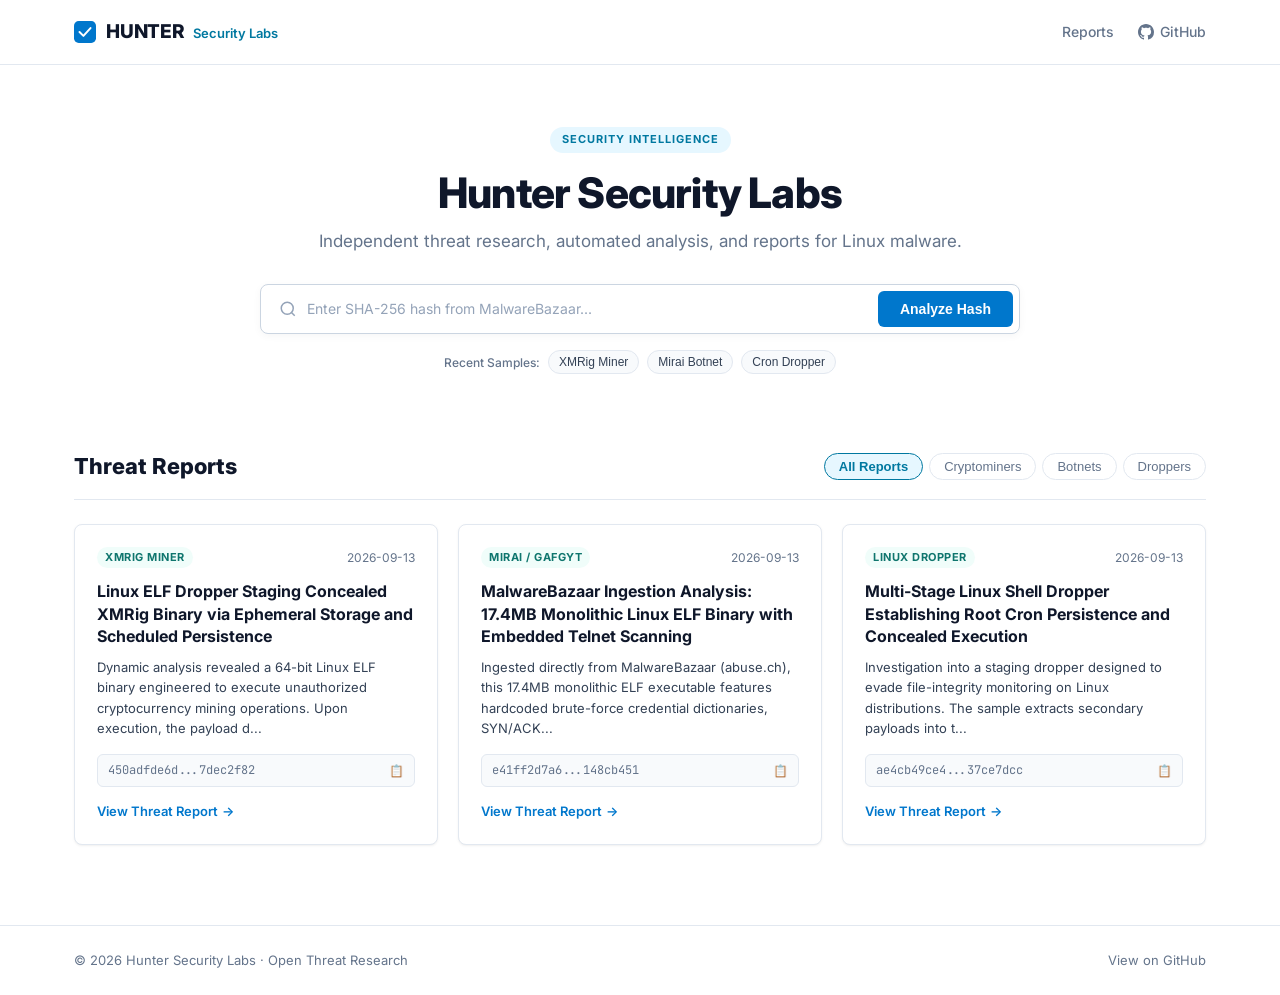
==== commit 6e15ffae: "feat: minimalist light Elastic Security Labs redesign focusing strictly on hash input and threat rep" ====
--- a/web/index.html
+++ b/web/index.html
@@ -3,326 +3,144 @@
 <head>
     <meta charset="UTF-8">
     <meta name="viewport" content="width=device-width, initial-scale=1.0">
-    <title>Hunter Security Labs | Adversary Intelligence &amp; Linux Threat Research</title>
+    <title>Hunter Security Labs | Linux Threat Research &amp; Reports</title>
     <link rel="preconnect" href="https://fonts.googleapis.com">
     <link rel="preconnect" href="https://fonts.gstatic.com" crossorigin>
-    <link href="https://fonts.googleapis.com/css2?family=Inter:wght@400;500;600;700;800&family=JetBrains+Mono:wght@400;500;600&display=swap" rel="stylesheet">
+    <link href="https://fonts.googleapis.com/css2?family=Inter:wght@400;500;600;700;800&family=JetBrains+Mono:wght@400;500&display=swap" rel="stylesheet">
     <link rel="stylesheet" href="css/labs.css">
 </head>
-<body class="elastic-theme">
+<body>
 
-    <!-- Top Global Navigation Bar (Elastic Security Labs Style) -->
-    <header class="labs-header">
-        <div class="header-container">
-            <div class="brand-group">
-                <a href="#" class="logo-link">
-                    <!-- Elastic-style clean logo mark -->
-                    <div class="logo-mark">
-                        <svg viewBox="0 0 32 32" width="24" height="24" fill="none">
-                            <rect width="32" height="32" rx="6" fill="#0077cc"/>
-                            <path d="M8 16L14 22L24 10" stroke="#ffffff" stroke-width="3" stroke-linecap="round" stroke-linejoin="round"/>
-                        </svg>
-                    </div>
-                    <div class="brand-text">
-                        <span class="brand-title">HUNTER</span>
-                        <span class="brand-sub">Security Labs</span>
-                    </div>
-                </a>
-            </div>
-
-            <nav class="nav-menu">
-                <a href="#publications" class="nav-item active">Publications</a>
-                <a href="#about-iocs" class="nav-item">IoC Guidance</a>
-                <a href="https://github.com/ManuMW/Hunter" target="_blank" class="nav-item github-link">
-                    <svg width="18" height="18" viewBox="0 0 24 24" fill="currentColor">
+    <!-- Minimalist Navigation Header -->
+    <header class="navbar">
+        <div class="nav-container">
+            <a href="#" class="brand">
+                <div class="brand-icon">
+                    <svg viewBox="0 0 28 28" width="22" height="22" fill="none">
+                        <rect width="28" height="28" rx="6" fill="#0077cc"/>
+                        <path d="M7 14L12 19L21 9" stroke="#ffffff" stroke-width="2.5" stroke-linecap="round" stroke-linejoin="round"/>
+                    </svg>
+                </div>
+                <div class="brand-titles">
+                    <span class="brand-name">HUNTER</span>
+                    <span class="brand-tag">Security Labs</span>
+                </div>
+            </a>
+            <div class="nav-links">
+                <a href="#reports">Reports</a>
+                <a href="https://github.com/ManuMW/Hunter" target="_blank" class="nav-github">
+                    <svg width="16" height="16" viewBox="0 0 24 24" fill="currentColor">
                         <path d="M12 0C5.37 0 0 5.37 0 12c0 5.31 3.435 9.795 8.205 11.385.6.105.825-.255.825-.57 0-.285-.015-1.23-.015-2.235-3.015.555-3.795-.735-4.035-1.41-.135-.345-.72-1.41-1.23-1.695-.42-.225-1.02-.78-.015-.795.945-.015 1.62.87 1.845 1.23 1.08 1.815 2.805 1.305 3.495.99.105-.78.42-1.305.765-1.605-2.67-.3-5.46-1.335-5.46-5.925 0-1.305.465-2.385 1.23-3.225-.12-.3-.54-1.53.12-3.18 0 0 1.005-.315 3.3 1.23.96-.27 1.98-.405 3-.405s2.04.135 3 .405c2.295-1.56 3.3-1.23 3.3-1.23.66 1.65.24 2.88.12 3.18.765.84 1.23 1.905 1.23 3.225 0 4.605-2.805 5.625-5.475 5.925.435.375.81 1.095.81 2.22 0 1.605-.015 2.895-.015 3.3 0 .315.225.69.825.57A12.02 12.02 0 0024 12c0-6.63-5.37-12-12-12z"/>
                     </svg>
                     GitHub
                 </a>
-            </nav>
-
-            <div class="header-actions">
-                <button class="btn-primary" onclick="openSubmissionModal()">
-                    <span>Submit Hash</span>
-                </button>
             </div>
         </div>
     </header>
 
-    <!-- Hero Section -->
-    <section class="hero-section">
-        <div class="hero-content">
-            <div class="hero-kicker">
-                <span class="kicker-pill">SECURITY RESEARCH</span>
-            </div>
+    <!-- Main Container -->
+    <main class="page-container">
+
+        <!-- 1. ACCEPTING HASH (Minimalist Hero & Submission) -->
+        <section class="hero-section">
+            <span class="hero-eyebrow">SECURITY INTELLIGENCE</span>
             <h1 class="hero-title">Hunter Security Labs</h1>
-            <p class="hero-subtitle">
-                Independent adversary intelligence, dynamic threat analysis, and verified indicators of compromise targeting Linux infrastructure.
-            </p>
+            <p class="hero-subtitle">Independent threat research, automated analysis, and reports for Linux malware.</p>
 
-            <!-- Quick Hash Search / Lookup Bar -->
-            <div class="search-bar-wrap">
-                <div class="search-input-box">
-                    <svg class="icon-search" width="20" height="20" viewBox="0 0 24 24" fill="none" stroke="currentColor" stroke-width="2">
+            <div class="hash-input-container">
+                <div class="hash-input-field">
+                    <svg class="search-icon" width="18" height="18" viewBox="0 0 24 24" fill="none" stroke="currentColor" stroke-width="2">
                         <circle cx="11" cy="11" r="8"></circle>
                         <line x1="21" y1="21" x2="16.65" y2="16.65"></line>
                     </svg>
-                    <input type="text" id="quickHashInput" placeholder="Enter SHA-256 hash to look up or analyze..." spellcheck="false" autocomplete="off">
+                    <input type="text" id="quickHashInput" placeholder="Enter SHA-256 hash from MalwareBazaar..." spellcheck="false" autocomplete="off">
                     <button class="btn-clear" id="btnClearHash" onclick="clearHashInput()" style="display: none;">✕</button>
                 </div>
-                <button class="btn-primary btn-search" onclick="handleQuickSubmit()">Search</button>
+                <button class="btn-submit" id="btnAnalyze" onclick="handleHashSubmit()">Analyze Hash</button>
             </div>
 
-            <!-- Sample Hash Quick Chips -->
-            <div class="sample-chips-row">
-                <span class="chips-label">Analyzed Samples:</span>
-                <button class="chip-item" onclick="fillSample('450adfde6d2cad6d7f7d987c007d5a3d02bc5ea78de0640f65d42cd47dec2f82')">
-                    <span class="chip-dot"></span>
-                    <span>XMRig Dropper (450adfde...)</span>
-                </button>
-                <button class="chip-item" onclick="fillSample('e41ff2d7a604a3ee1c1d99502b390adf9cf7119f1b6b7902ea26b88c148cb451')">
-                    <span class="chip-dot"></span>
-                    <span>Mirai Botnet (e41ff2d7...)</span>
-                </button>
-                <button class="chip-item" onclick="fillSample('ae4cb49ce4fa6aeb8f38ca703bc661cde36fbcadc05e3862ba3d8f7737ce7dcc')">
-                    <span class="chip-dot"></span>
-                    <span>Cron Persistence (ae4cb49c...)</span>
-                </button>
+            <div class="sample-links">
+                <span class="sample-label">Recent Samples:</span>
+                <button class="sample-btn" onclick="fillSample('450adfde6d2cad6d7f7d987c007d5a3d02bc5ea78de0640f65d42cd47dec2f82')">XMRig Miner</button>
+                <button class="sample-btn" onclick="fillSample('e41ff2d7a604a3ee1c1d99502b390adf9cf7119f1b6b7902ea26b88c148cb451')">Mirai Botnet</button>
+                <button class="sample-btn" onclick="fillSample('ae4cb49ce4fa6aeb8f38ca703bc661cde36fbcadc05e3862ba3d8f7737ce7dcc')">Cron Dropper</button>
             </div>
-        </div>
-    </section>
+        </section>
 
-    <!-- Verified Intelligence Metrics -->
-    <section class="metrics-section">
-        <div class="metrics-container">
-            <div class="metric-item">
-                <div class="metric-num">3</div>
-                <div class="metric-text">Published Threat Bulletins</div>
-            </div>
-            <div class="metric-divider"></div>
-            <div class="metric-item">
-                <div class="metric-num">14</div>
-                <div class="metric-text">Defanged Indicators of Compromise</div>
-            </div>
-            <div class="metric-divider"></div>
-            <div class="metric-item">
-                <div class="metric-num">100%</div>
-                <div class="metric-text">Linux ELF Architecture Focus</div>
-            </div>
-            <div class="metric-divider"></div>
-            <div class="metric-item">
-                <div class="metric-num">Open</div>
-                <div class="metric-text">Public Community Threat Feeds</div>
-            </div>
-        </div>
-    </section>
-
-    <!-- Research Bulletins & Articles -->
-    <main class="main-content" id="publications">
-        <div class="section-title-wrap">
-            <h2 class="section-heading">Threat Research &amp; Bulletins</h2>
-            <p class="section-subheading">In-depth technical investigations, behavioral indicators, and mitigation guidance.</p>
-        </div>
-
-        <!-- Filter Controls Bar -->
-        <div class="filter-bar">
-            <div class="category-tabs" id="categoryFilters">
-                <button class="tab-btn active" data-category="ALL">All Research</button>
-                <button class="tab-btn" data-category="CRYPTOMINER">Cryptominers</button>
-                <button class="tab-btn" data-category="BOTNET">Botnets &amp; DDoS</button>
-                <button class="tab-btn" data-category="DROPPER">Multi-Stage Droppers</button>
+        <!-- 2. PRESENTING REPORTS (Clean Minimalist List) -->
+        <section class="reports-section" id="reports">
+            <div class="section-bar">
+                <div class="section-title-box">
+                    <h2 class="section-title">Threat Reports</h2>
+                </div>
+                <div class="filter-pills" id="categoryFilters">
+                    <button class="filter-pill active" data-category="ALL">All Reports</button>
+                    <button class="filter-pill" data-category="CRYPTOMINER">Cryptominers</button>
+                    <button class="filter-pill" data-category="BOTNET">Botnets</button>
+                    <button class="filter-pill" data-category="DROPPER">Droppers</button>
+                </div>
             </div>
 
-            <div class="filter-search">
-                <svg width="16" height="16" viewBox="0 0 24 24" fill="none" stroke="currentColor" stroke-width="2">
-                    <circle cx="11" cy="11" r="8"></circle>
-                    <line x1="21" y1="21" x2="16.65" y2="16.65"></line>
-                </svg>
-                <input type="text" id="bulletinSearchInput" placeholder="Filter by keyword, hash, or MITRE ID..." onkeyup="filterBulletins()">
-            </div>
-        </div>
-
-        <!-- Featured Publication (Elastic Security Labs Hero Card Style) -->
-        <article class="featured-card" onclick="openReportModal('450adfde6d2cad6d7f7d987c007d5a3d02bc5ea78de0640f65d42cd47dec2f82')">
-            <div class="featured-content">
-                <div class="card-pills">
-                    <span class="pill pill-primary">FEATURED RESEARCH</span>
-                    <span class="pill pill-category">CRYPTOMINER</span>
-                    <span class="read-time">4 min read</span>
-                </div>
-                <h2 class="featured-heading">Linux ELF Dropper Staging Concealed XMRig Binary via Ephemeral Storage and Scheduled Persistence</h2>
-                <p class="featured-summary">
-                    Forensic investigation into a Linux binary designed to execute unauthorized cryptocurrency mining. Dynamic telemetry revealed secondary payload dropping under concealed dot-prefixed paths in <code>/tmp</code>, Monero pool communication, and persistence establishment via root crontabs.
-                </p>
-                <div class="featured-meta-row">
-                    <div class="meta-item">
-                        <span class="meta-label">SAMPLE SHA-256</span>
-                        <code class="hash-code">450adfde6d2cad6d7f7d987c007d5a3d02bc5ea78de0640f65d42cd47dec2f82</code>
-                    </div>
-                    <div class="meta-item">
-                        <span class="meta-label">MITRE ATT&amp;CK</span>
-                        <div class="mitre-chips">
-                            <span class="mitre-chip">T1496 (Resource Hijacking)</span>
-                            <span class="mitre-chip">T1053.003 (Cron)</span>
-                        </div>
-                    </div>
-                </div>
-                <div class="card-action-row">
-                    <span class="cta-link">
-                        Read Threat Analysis Report
-                        <svg width="16" height="16" viewBox="0 0 24 24" fill="none" stroke="currentColor" stroke-width="2.5">
-                            <line x1="5" y1="12" x2="19" y2="12"></line>
-                            <polyline points="12 5 19 12 12 19"></polyline>
-                        </svg>
-                    </span>
-                </div>
-            </div>
-        </article>
-
-        <!-- Publications Grid -->
-        <div class="bulletins-grid" id="bulletinsGrid">
-            <!-- Populated dynamically via JS -->
-        </div>
-
-        <!-- Defanged IoC Educational Section -->
-        <section class="info-card" id="about-iocs">
-            <div class="info-icon">
-                <svg viewBox="0 0 24 24" width="28" height="28" fill="none" stroke="#00a9e5" stroke-width="2">
-                    <circle cx="12" cy="12" r="10"></circle>
-                    <line x1="12" y1="16" x2="12" y2="12"></line>
-                    <line x1="12" y1="8" x2="12.01" y2="8"></line>
-                </svg>
-            </div>
-            <div class="info-text">
-                <h3 class="info-title">What are "Defanged" Indicators of Compromise (IoCs)?</h3>
-                <p class="info-desc">
-                    In threat research, <strong>defanging</strong> is the standard industry safety practice of intentionally neutralizing malicious URLs, domains, and IP addresses so they cannot be accidentally clicked or automatically contacted by your browser or email client.
-                </p>
-                <div class="defang-examples">
-                    <div class="example-item">
-                        <span class="ex-label">Active Threat URL:</span>
-                        <span class="ex-active">http://malicious-c2.com/payload</span>
-                    </div>
-                    <div class="example-arrow">➔</div>
-                    <div class="example-item">
-                        <span class="ex-label">Defanged Safe Indicator:</span>
-                        <span class="ex-defanged">hxxp[://]malicious-c2[.]com/payload</span>
-                    </div>
-                </div>
-                <p class="info-sub">
-                    Hunter automatically defangs all extracted telemetry in published bulletins, protecting security defenders and preventing web filters from flagging research pages.
-                </p>
+            <!-- Reports Grid -->
+            <div class="reports-grid" id="reportsGrid">
+                <!-- Dynamically populated from data/reports.js -->
             </div>
         </section>
+
     </main>
 
-    <!-- Global Footer -->
-    <footer class="labs-footer">
+    <!-- Clean Footer -->
+    <footer class="footer">
         <div class="footer-container">
-            <div class="footer-top">
-                <div class="footer-brand">
-                    <span class="brand-title">HUNTER</span>
-                    <span class="brand-sub">Security Labs</span>
-                    <p class="footer-blurb">Independent threat intelligence and malware research for defensive operations.</p>
-                </div>
-                <div class="footer-nav">
-                    <a href="#publications">Publications</a>
-                    <a href="#about-iocs">Defanged IoCs</a>
-                    <a href="https://github.com/ManuMW/Hunter" target="_blank">GitHub</a>
-                    <a href="https://manumw21.atlassian.net/jira/software/projects/HUN/boards/34" target="_blank">Jira Board</a>
-                </div>
-            </div>
-            <div class="footer-bottom">
-                <span>&copy; 2026 Hunter Security Labs. All reports published for public defensive security research.</span>
-            </div>
+            <span>&copy; 2026 Hunter Security Labs &middot; Open Threat Research</span>
+            <a href="https://github.com/ManuMW/Hunter" target="_blank">View on GitHub</a>
         </div>
     </footer>
 
-    <!-- Report Detail View Modal -->
-    <div class="modal-overlay" id="reportModalOverlay" onclick="closeReportModal(event)">
-        <div class="report-modal" onclick="event.stopPropagation()">
-            <div class="modal-topbar">
-                <div class="topbar-left">
-                    <span class="modal-pill" id="modalCatTag">RESEARCH BULLETIN</span>
-                    <span class="modal-severity" id="modalSeverity">HIGH SEVERITY</span>
-                </div>
-                <button class="btn-close" onclick="closeReportModal()">✕</button>
+    <!-- Report View Modal -->
+    <div class="modal-backdrop" id="reportModalBackdrop" onclick="closeReportModal(event)">
+        <div class="modal-card" onclick="event.stopPropagation()">
+            <div class="modal-header">
+                <span class="modal-badge" id="modalBadge">REPORT</span>
+                <button class="modal-close" onclick="closeReportModal()">✕</button>
             </div>
-
-            <div class="modal-body-scroll" id="modalReportContent">
-                <!-- Injected via JavaScript -->
+            <div class="modal-body" id="modalContent">
+                <!-- Injected report content -->
             </div>
         </div>
     </div>
 
-    <!-- Hash Submission Modal -->
-    <div class="modal-overlay" id="submissionModalOverlay" onclick="closeSubmissionModal(event)">
-        <div class="submission-modal" onclick="event.stopPropagation()">
-            <div class="modal-topbar">
-                <div class="topbar-title">Submit Sample for Threat Analysis</div>
-                <button class="btn-close" onclick="closeSubmissionModal()">✕</button>
+    <!-- Status / Progress Modal during analysis -->
+    <div class="modal-backdrop" id="statusModalBackdrop" onclick="closeStatusModal(event)">
+        <div class="status-card" onclick="event.stopPropagation()">
+            <div class="status-header">
+                <span class="status-title">Analyzing Sample</span>
+                <button class="modal-close" onclick="closeStatusModal()">✕</button>
             </div>
-
-            <div class="modal-content-wrap">
-                <p class="modal-intro">
-                    Submit the SHA-256 hash of a Linux sample. Hunter will retrieve metadata, perform threat analysis, and publish a defanged research bulletin.
-                </p>
-
-                <div class="form-group">
-                    <label for="modalHashInput">SAMPLE SHA-256 HASH</label>
-                    <input type="text" id="modalHashInput" placeholder="e.g. 450adfde6d2cad6d7f7d987c007d5a3d02bc5ea78de0640f65d42cd47dec2f82" spellcheck="false">
+            <div class="status-body">
+                <p class="status-hash-label" id="statusHashDisplay"></p>
+                <div class="status-step" id="step-1">
+                    <div class="step-indicator"></div>
+                    <div class="step-label">Fetching sample metadata from MalwareBazaar</div>
                 </div>
-
-                <div class="quota-badge-row">
-                    <span class="quota-indicator">Daily Client Quota: <strong>5 Submissions Remaining</strong></span>
-                    <span class="quota-tag">Rate-Limited</span>
+                <div class="status-step" id="step-2">
+                    <div class="step-indicator"></div>
+                    <div class="step-label">Executing dynamic behavioral analysis</div>
                 </div>
-
-                <!-- Analysis Progress Stepper -->
-                <div class="progress-stepper" id="detonationStepper" style="display: none;">
-                    <div class="step-row" id="step-mb">
-                        <div class="step-dot"></div>
-                        <div class="step-text">
-                            <div class="step-heading">Sample Acquisition &amp; Extraction</div>
-                            <div class="step-caption">Locating binary hash and extracting payload</div>
-                        </div>
-                    </div>
-                    <div class="step-row" id="step-box">
-                        <div class="step-dot"></div>
-                        <div class="step-text">
-                            <div class="step-heading">Behavioral Execution &amp; Monitoring</div>
-                            <div class="step-caption">Analyzing execution paths and spawned processes</div>
-                        </div>
-                    </div>
-                    <div class="step-row" id="step-vr">
-                        <div class="step-dot"></div>
-                        <div class="step-text">
-                            <div class="step-heading">Forensic Telemetry Triage</div>
-                            <div class="step-caption">Decomposing dropped binaries and cron persistence</div>
-                        </div>
-                    </div>
-                    <div class="step-row" id="step-ai">
-                        <div class="step-dot"></div>
-                        <div class="step-text">
-                            <div class="step-heading">Threat Intelligence Synthesis</div>
-                            <div class="step-caption">Generating MITRE mappings, defanged IoCs, and YARA detection</div>
-                        </div>
-                    </div>
+                <div class="status-step" id="step-3">
+                    <div class="step-indicator"></div>
+                    <div class="step-label">Extracting process telemetry and dropped files</div>
                 </div>
-
-                <div class="modal-actions">
-                    <button class="btn-secondary" onclick="closeSubmissionModal()">Cancel</button>
-                    <button class="btn-primary" id="btnSubmitAction" onclick="executeDetonation()">Start Analysis</button>
+                <div class="status-step" id="step-4">
+                    <div class="step-indicator"></div>
+                    <div class="step-label">Compiling threat report and IoC tables</div>
                 </div>
             </div>
         </div>
     </div>
 
-    <!-- Notification Toast -->
-    <div class="toast-popup" id="toastNotification">
-        <span class="toast-check">✓</span>
-        <span id="toastMessage">Copied to clipboard!</span>
-    </div>
+    <!-- Toast Notification -->
+    <div class="toast" id="toast">Copied to clipboard</div>
 
     <script src="data/reports.js"></script>
     <script src="js/labs.js"></script>
--- a/web/css/labs.css
+++ b/web/css/labs.css
@@ -1,41 +1,32 @@
 /* ==========================================================================
-   HUNTER SECURITY LABS - OFFICIAL ELASTIC DESIGN SYSTEM
-   Inspired by Elastic Security Labs (https://www.elastic.co/security-labs)
-   Brand Colors:
-   - Elastic Navy/Canvas: #0d1117 / #101827
-   - Elastic Card Surface: #161f30
-   - Elastic Blue: #0077cc
-   - Elastic Light Blue / Sky: #00a9e5
-   - Elastic Teal: #00bfb3
-   - Elastic Dark Teal: #0078a0
-   - Elastic Red/Pink: #d62b70
-   - Elastic Yellow: #fec514
+   HUNTER SECURITY LABS - ELASTIC CLEAN LIGHT DESIGN SYSTEM
+   Inspired directly by https://www.elastic.co/security-labs
    ========================================================================== */
 
 :root {
-    --elastic-bg: #0d1117;
-    --elastic-surface: #161f30;
-    --elastic-surface-hover: #1c283f;
-    --elastic-surface-subtle: #111827;
-    --elastic-border: #222f46;
-    --elastic-border-hover: #314261;
+    --bg-page: #ffffff;
+    --bg-subtle: #f8fafc;
+    --bg-card: #ffffff;
+    --border: #e2e8f0;
+    --border-hover: #cbd5e1;
 
     --elastic-blue: #0077cc;
     --elastic-blue-hover: #005a9e;
-    --elastic-sky: #00a9e5;
-    --elastic-teal: #00bfb3;
-    --elastic-dark-teal: #0078a0;
-    --elastic-pink: #d62b70;
-    --elastic-yellow: #fec514;
-    --elastic-green: #00bfb3;
-
-    --text-white: #ffffff;
-    --text-primary: #e2e8f0;
-    --text-secondary: #94a3b8;
+    --elastic-teal: #0078a0;
+    --elastic-teal-light: #e6f7ff;
+    --elastic-badge-bg: #f0fdfa;
+    --elastic-badge-text: #0f766e;
+
+    --text-title: #0f172a;
+    --text-body: #334155;
     --text-muted: #64748b;
+    --text-light: #94a3b8;
 
     --font-sans: 'Inter', -apple-system, BlinkMacSystemFont, "Segoe UI", Roboto, sans-serif;
     --font-mono: 'JetBrains Mono', SFMono-Regular, Menlo, Monaco, Consolas, monospace;
+
+    --shadow-card: 0 1px 3px 0 rgba(0, 0, 0, 0.05), 0 1px 2px -1px rgba(0, 0, 0, 0.05);
+    --shadow-hover: 0 10px 15px -3px rgba(0, 0, 0, 0.08), 0 4px 6px -4px rgba(0, 0, 0, 0.04);
 }
 
 * {
@@ -44,9 +35,9 @@
     box-sizing: border-box;
 }
 
-body.elastic-theme {
-    background-color: var(--elastic-bg);
-    color: var(--text-primary);
+body {
+    background-color: var(--bg-page);
+    color: var(--text-body);
     font-family: var(--font-sans);
     line-height: 1.6;
     -webkit-font-smoothing: antialiased;
@@ -54,198 +45,200 @@
 }
 
 /* ==========================================================================
-   Navigation Bar (Elastic Style)
+   Top Navigation
    ========================================================================== */
-.labs-header {
+.navbar {
+    background: #ffffff;
+    border-bottom: 1px solid var(--border);
     position: sticky;
     top: 0;
     z-index: 100;
-    background: rgba(13, 17, 23, 0.95);
-    backdrop-filter: blur(12px);
-    border-bottom: 1px solid var(--elastic-border);
-}
-
-.header-container {
-    max-width: 1240px;
+}
+
+.nav-container {
+    max-width: 1180px;
     margin: 0 auto;
     padding: 0 24px;
-    height: 70px;
+    height: 64px;
     display: flex;
     align-items: center;
     justify-content: space-between;
 }
 
-.brand-group .logo-link {
-    display: flex;
-    align-items: center;
-    gap: 12px;
+.brand {
+    display: flex;
+    align-items: center;
+    gap: 10px;
     text-decoration: none;
 }
 
-.logo-mark {
-    display: flex;
-    align-items: center;
-}
-
-.brand-text {
+.brand-icon {
+    display: flex;
+    align-items: center;
+}
+
+.brand-titles {
     display: flex;
     align-items: baseline;
     gap: 8px;
 }
 
-.brand-title {
-    font-size: 20px;
+.brand-name {
+    font-size: 19px;
     font-weight: 800;
-    letter-spacing: 0.5px;
-    color: var(--text-white);
-}
-
-.brand-sub {
-    font-size: 14px;
-    font-weight: 500;
-    color: var(--elastic-sky);
-}
-
-.nav-menu {
-    display: flex;
-    align-items: center;
-    gap: 28px;
-}
-
-.nav-item {
+    letter-spacing: -0.2px;
+    color: var(--text-title);
+}
+
+.brand-tag {
+    font-size: 13px;
+    font-weight: 600;
+    color: var(--elastic-teal);
+}
+
+.nav-links {
+    display: flex;
+    align-items: center;
+    gap: 24px;
+}
+
+.nav-links a {
     text-decoration: none;
     font-size: 14px;
     font-weight: 500;
-    color: var(--text-secondary);
-    transition: color 0.2s;
+    color: var(--text-muted);
+    transition: color 0.15s;
     display: flex;
     align-items: center;
     gap: 6px;
 }
 
-.nav-item:hover, .nav-item.active {
-    color: var(--text-white);
-}
-
-.btn-primary {
+.nav-links a:hover {
+    color: var(--elastic-blue);
+}
+
+/* ==========================================================================
+   Hero & Hash Input (Accepting Hash)
+   ========================================================================== */
+.page-container {
+    max-width: 1180px;
+    margin: 0 auto;
+    padding: 0 24px 80px;
+}
+
+.hero-section {
+    padding: 60px 0 45px;
+    text-align: center;
+    max-width: 760px;
+    margin: 0 auto;
+}
+
+.hero-eyebrow {
+    display: inline-block;
+    font-size: 11px;
+    font-weight: 700;
+    letter-spacing: 1px;
+    text-transform: uppercase;
+    color: var(--elastic-teal);
+    background: var(--elastic-teal-light);
+    padding: 4px 12px;
+    border-radius: 999px;
+    margin-bottom: 16px;
+}
+
+.hero-title {
+    font-size: 42px;
+    font-weight: 800;
+    letter-spacing: -0.8px;
+    color: var(--text-title);
+    margin-bottom: 12px;
+    line-height: 1.15;
+}
+
+.hero-subtitle {
+    font-size: 17px;
+    color: var(--text-muted);
+    line-height: 1.5;
+    margin-bottom: 30px;
+}
+
+/* Hash Input Box */
+.hash-input-container {
+    display: flex;
+    gap: 8px;
+    background: #ffffff;
+    border: 1px solid #cbd5e1;
+    border-radius: 8px;
+    padding: 6px;
+    box-shadow: 0 2px 8px rgba(0, 0, 0, 0.04);
+    margin-bottom: 16px;
+    transition: border-color 0.15s, box-shadow 0.15s;
+}
+
+.hash-input-container:focus-within {
+    border-color: var(--elastic-blue);
+    box-shadow: 0 0 0 3px rgba(0, 119, 204, 0.15);
+}
+
+.hash-input-field {
+    flex: 1;
+    display: flex;
+    align-items: center;
+    gap: 10px;
+    padding-left: 12px;
+}
+
+.search-icon {
+    color: var(--text-light);
+    flex-shrink: 0;
+}
+
+.hash-input-field input {
+    width: 100%;
+    border: none;
+    outline: none;
+    font-size: 14px;
+    font-family: var(--font-mono);
+    color: var(--text-title);
+}
+
+.hash-input-field input::placeholder {
+    font-family: var(--font-sans);
+    color: var(--text-light);
+}
+
+.btn-clear {
+    background: transparent;
+    border: none;
+    color: var(--text-light);
+    font-size: 14px;
+    cursor: pointer;
+    padding: 4px 8px;
+}
+
+.btn-clear:hover {
+    color: var(--text-title);
+}
+
+.btn-submit {
     background: var(--elastic-blue);
     color: #ffffff;
     font-size: 14px;
     font-weight: 600;
     border: none;
     border-radius: 6px;
-    padding: 9px 20px;
+    padding: 10px 22px;
     cursor: pointer;
-    transition: background 0.2s;
-}
-
-.btn-primary:hover {
+    transition: background 0.15s;
+    white-space: nowrap;
+}
+
+.btn-submit:hover {
     background: var(--elastic-blue-hover);
 }
 
-/* ==========================================================================
-   Hero Section
-   ========================================================================== */
-.hero-section {
-    padding: 70px 24px 45px;
-    text-align: center;
-    max-width: 880px;
-    margin: 0 auto;
-}
-
-.hero-kicker {
-    margin-bottom: 20px;
-}
-
-.kicker-pill {
-    display: inline-block;
-    font-size: 11px;
-    font-weight: 700;
-    letter-spacing: 1.5px;
-    text-transform: uppercase;
-    color: var(--elastic-teal);
-    background: rgba(0, 191, 179, 0.12);
-    padding: 4px 14px;
-    border-radius: 999px;
-    border: 1px solid rgba(0, 191, 179, 0.25);
-}
-
-.hero-title {
-    font-size: 44px;
-    font-weight: 800;
-    letter-spacing: -0.5px;
-    line-height: 1.2;
-    color: var(--text-white);
-    margin-bottom: 16px;
-}
-
-.hero-subtitle {
-    font-size: 17px;
-    color: var(--text-secondary);
-    line-height: 1.6;
-    max-width: 680px;
-    margin: 0 auto 32px;
-}
-
-/* Search Bar */
-.search-bar-wrap {
-    display: flex;
-    gap: 10px;
-    max-width: 700px;
-    margin: 0 auto 20px;
-    background: var(--elastic-surface);
-    border: 1px solid var(--elastic-border);
-    border-radius: 8px;
-    padding: 6px;
-}
-
-.search-input-box {
-    flex: 1;
-    display: flex;
-    align-items: center;
-    gap: 10px;
-    padding-left: 12px;
-    position: relative;
-}
-
-.icon-search {
-    color: var(--text-muted);
-}
-
-.search-input-box input {
-    width: 100%;
-    background: transparent;
-    border: none;
-    outline: none;
-    font-size: 14px;
-    font-family: var(--font-mono);
-    color: var(--text-white);
-}
-
-.search-input-box input::placeholder {
-    font-family: var(--font-sans);
-    color: var(--text-muted);
-}
-
-.btn-clear {
-    background: transparent;
-    border: none;
-    color: var(--text-muted);
-    font-size: 14px;
-    cursor: pointer;
-    padding: 4px 8px;
-}
-
-.btn-clear:hover {
-    color: var(--text-white);
-}
-
-.btn-search {
-    padding: 10px 24px;
-}
-
-/* Sample Chips Row */
-.sample-chips-row {
+/* Quick Sample Chips */
+.sample-links {
     display: flex;
     align-items: center;
     justify-content: center;
@@ -255,503 +248,196 @@
     color: var(--text-muted);
 }
 
-.chips-label {
-    font-size: 12px;
-    font-weight: 600;
-}
-
-.chip-item {
-    background: var(--elastic-surface-subtle);
-    border: 1px solid var(--elastic-border);
-    color: var(--text-secondary);
-    font-size: 12px;
-    font-family: var(--font-mono);
+.sample-label {
+    font-size: 12px;
+    font-weight: 500;
+}
+
+.sample-btn {
+    background: var(--bg-subtle);
+    border: 1px solid var(--border);
+    color: var(--text-body);
+    font-size: 12px;
+    font-weight: 500;
     padding: 4px 10px;
-    border-radius: 6px;
-    cursor: pointer;
-    display: flex;
-    align-items: center;
-    gap: 6px;
-    transition: all 0.2s;
-}
-
-.chip-item:hover {
-    border-color: var(--elastic-sky);
-    color: var(--elastic-sky);
-}
-
-.chip-dot {
-    width: 6px;
-    height: 6px;
-    border-radius: 50%;
-    background: var(--elastic-teal);
-}
-
-/* ==========================================================================
-   Metrics Section (Clean, Accurate, Honest)
-   ========================================================================== */
-.metrics-section {
-    border-top: 1px solid var(--elastic-border);
-    border-bottom: 1px solid var(--elastic-border);
-    background: var(--elastic-surface-subtle);
-    padding: 24px 0;
-}
-
-.metrics-container {
-    max-width: 1240px;
-    margin: 0 auto;
-    padding: 0 24px;
-    display: flex;
-    align-items: center;
-    justify-content: space-around;
-}
-
-.metric-item {
-    text-align: center;
-}
-
-.metric-num {
-    font-size: 28px;
-    font-weight: 800;
-    color: var(--text-white);
-    font-family: var(--font-mono);
-}
-
-.metric-text {
-    font-size: 13px;
-    color: var(--text-secondary);
-    margin-top: 2px;
-}
-
-.metric-divider {
-    width: 1px;
-    height: 36px;
-    background: var(--elastic-border);
-}
-
-/* ==========================================================================
-   Main Publications Section
-   ========================================================================== */
-.main-content {
-    max-width: 1240px;
-    margin: 0 auto;
-    padding: 60px 24px 80px;
-}
-
-.section-title-wrap {
-    margin-bottom: 30px;
-}
-
-.section-heading {
-    font-size: 28px;
-    font-weight: 800;
-    color: var(--text-white);
-    margin-bottom: 6px;
-}
-
-.section-subheading {
-    font-size: 15px;
-    color: var(--text-secondary);
-}
-
-/* Filter Controls Bar */
-.filter-bar {
-    display: flex;
-    align-items: center;
-    justify-content: space-between;
-    gap: 20px;
-    margin-bottom: 36px;
-    flex-wrap: wrap;
-}
-
-.category-tabs {
-    display: flex;
-    gap: 8px;
-    flex-wrap: wrap;
-}
-
-.tab-btn {
-    background: var(--elastic-surface);
-    border: 1px solid var(--elastic-border);
-    color: var(--text-secondary);
-    font-size: 13px;
-    font-weight: 500;
-    padding: 7px 16px;
     border-radius: 999px;
     cursor: pointer;
-    transition: all 0.2s;
-}
-
-.tab-btn:hover {
-    color: var(--text-white);
-    border-color: var(--elastic-border-hover);
-}
-
-.tab-btn.active {
-    background: rgba(0, 191, 179, 0.15);
+    transition: all 0.15s;
+}
+
+.sample-btn:hover {
+    border-color: var(--elastic-blue);
+    color: var(--elastic-blue);
+    background: #ffffff;
+}
+
+/* ==========================================================================
+   Reports Section (Presenting Reports)
+   ========================================================================== */
+.reports-section {
+    padding-top: 30px;
+}
+
+.section-bar {
+    display: flex;
+    align-items: center;
+    justify-content: space-between;
+    border-bottom: 1px solid var(--border);
+    padding-bottom: 14px;
+    margin-bottom: 24px;
+    flex-wrap: wrap;
+    gap: 16px;
+}
+
+.section-title {
+    font-size: 22px;
+    font-weight: 800;
+    color: var(--text-title);
+}
+
+.filter-pills {
+    display: flex;
+    gap: 6px;
+    flex-wrap: wrap;
+}
+
+.filter-pill {
+    background: #ffffff;
+    border: 1px solid var(--border);
+    color: var(--text-muted);
+    font-size: 13px;
+    font-weight: 500;
+    padding: 5px 14px;
+    border-radius: 999px;
+    cursor: pointer;
+    transition: all 0.15s;
+}
+
+.filter-pill:hover {
+    color: var(--text-title);
+    border-color: var(--border-hover);
+}
+
+.filter-pill.active {
+    background: var(--elastic-teal-light);
     border-color: var(--elastic-teal);
     color: var(--elastic-teal);
     font-weight: 600;
 }
 
-.filter-search {
-    display: flex;
-    align-items: center;
-    gap: 10px;
-    background: var(--elastic-surface);
-    border: 1px solid var(--elastic-border);
-    padding: 7px 14px;
+/* Reports Grid */
+.reports-grid {
+    display: grid;
+    grid-template-columns: repeat(3, 1fr);
+    gap: 20px;
+}
+
+.report-card {
+    background: var(--bg-card);
+    border: 1px solid var(--border);
+    border-radius: 8px;
+    padding: 22px;
+    display: flex;
+    flex-direction: column;
+    box-shadow: var(--shadow-card);
+    cursor: pointer;
+    transition: transform 0.15s, border-color 0.15s, box-shadow 0.15s;
+}
+
+.report-card:hover {
+    border-color: var(--elastic-blue);
+    transform: translateY(-2px);
+    box-shadow: var(--shadow-hover);
+}
+
+.card-tag-row {
+    display: flex;
+    align-items: center;
+    justify-content: space-between;
+    margin-bottom: 12px;
+}
+
+.card-pill {
+    font-size: 11px;
+    font-weight: 700;
+    text-transform: uppercase;
+    letter-spacing: 0.5px;
+    color: var(--elastic-badge-text);
+    background: var(--elastic-badge-bg);
+    padding: 2px 8px;
+    border-radius: 999px;
+}
+
+.card-date {
+    font-size: 12px;
+    color: var(--text-muted);
+}
+
+.card-title {
+    font-size: 16px;
+    font-weight: 700;
+    line-height: 1.4;
+    color: var(--text-title);
+    margin-bottom: 10px;
+}
+
+.card-summary {
+    font-size: 13px;
+    color: var(--text-body);
+    line-height: 1.55;
+    margin-bottom: 16px;
+    flex: 1;
+}
+
+.card-hash-row {
+    display: flex;
+    align-items: center;
+    justify-content: space-between;
+    background: var(--bg-subtle);
+    border: 1px solid var(--border);
+    padding: 6px 10px;
     border-radius: 6px;
-    width: 300px;
-}
-
-.filter-search input {
+    margin-bottom: 14px;
+}
+
+.hash-text {
+    font-family: var(--font-mono);
+    font-size: 12px;
+    color: var(--text-muted);
+}
+
+.btn-copy {
     background: transparent;
     border: none;
-    color: var(--text-white);
-    font-size: 13px;
-    outline: none;
-    width: 100%;
-}
-
-/* Featured Publication Card (Elastic Hero Article Style) */
-.featured-card {
-    background: var(--elastic-surface);
-    border: 1px solid var(--elastic-border);
-    border-radius: 10px;
-    padding: 36px;
-    margin-bottom: 40px;
+    color: var(--text-muted);
+    font-size: 12px;
     cursor: pointer;
-    transition: transform 0.2s, border-color 0.2s;
-}
-
-.featured-card:hover {
-    border-color: var(--elastic-teal);
-    transform: translateY(-2px);
-}
-
-.card-pills {
-    display: flex;
-    align-items: center;
-    gap: 10px;
-    margin-bottom: 16px;
-}
-
-.pill {
-    font-size: 11px;
-    font-weight: 700;
-    letter-spacing: 0.5px;
-    padding: 3px 10px;
-    border-radius: 999px;
-    text-transform: uppercase;
-}
-
-.pill-primary {
-    background: rgba(0, 119, 204, 0.2);
-    color: var(--elastic-sky);
-    border: 1px solid rgba(0, 169, 229, 0.3);
-}
-
-.pill-category {
-    background: rgba(0, 191, 179, 0.15);
-    color: var(--elastic-teal);
-    border: 1px solid rgba(0, 191, 179, 0.3);
-}
-
-.read-time {
-    font-size: 12px;
-    color: var(--text-muted);
-    margin-left: auto;
-}
-
-.featured-heading {
-    font-size: 24px;
-    font-weight: 700;
-    line-height: 1.35;
-    color: var(--text-white);
-    margin-bottom: 14px;
-}
-
-.featured-summary {
-    font-size: 15px;
-    color: var(--text-secondary);
-    line-height: 1.6;
-    margin-bottom: 24px;
-}
-
-.featured-meta-row {
-    display: grid;
-    grid-template-columns: 1fr 1fr;
-    gap: 20px;
-    padding: 16px 0;
-    border-top: 1px solid var(--elastic-border);
-    border-bottom: 1px solid var(--elastic-border);
-    margin-bottom: 20px;
-}
-
-.meta-label {
-    font-size: 11px;
-    font-weight: 700;
-    color: var(--text-muted);
-    display: block;
-    margin-bottom: 4px;
-}
-
-.hash-code {
-    font-family: var(--font-mono);
-    font-size: 12px;
-    color: var(--elastic-teal);
-}
-
-.mitre-chips {
-    display: flex;
-    gap: 8px;
-    flex-wrap: wrap;
-}
-
-.mitre-chip {
-    font-size: 11px;
-    font-family: var(--font-mono);
-    color: var(--text-secondary);
-    background: var(--elastic-surface-subtle);
-    border: 1px solid var(--elastic-border);
-    padding: 2px 8px;
-    border-radius: 4px;
-}
-
-.cta-link {
-    font-size: 14px;
+}
+
+.btn-copy:hover {
+    color: var(--elastic-blue);
+}
+
+.card-cta {
+    font-size: 13px;
     font-weight: 600;
-    color: var(--elastic-sky);
-    display: inline-flex;
-    align-items: center;
-    gap: 6px;
-}
-
-/* Bulletins Grid */
-.bulletins-grid {
-    display: grid;
-    grid-template-columns: repeat(2, 1fr);
-    gap: 24px;
-    margin-bottom: 50px;
-}
-
-.bulletin-card {
-    background: var(--elastic-surface);
-    border: 1px solid var(--elastic-border);
-    border-radius: 8px;
-    padding: 26px;
-    display: flex;
-    flex-direction: column;
-    cursor: pointer;
-    transition: transform 0.2s, border-color 0.2s;
-}
-
-.bulletin-card:hover {
-    border-color: var(--elastic-teal);
-    transform: translateY(-2px);
-}
-
-.card-top {
-    display: flex;
-    align-items: center;
-    justify-content: space-between;
-    margin-bottom: 14px;
-}
-
-.card-heading {
-    font-size: 18px;
-    font-weight: 700;
-    line-height: 1.4;
-    color: var(--text-white);
-    margin-bottom: 10px;
-}
-
-.card-desc {
-    font-size: 13px;
-    color: var(--text-secondary);
-    line-height: 1.6;
-    margin-bottom: 16px;
-    flex: 1;
-}
-
-.card-hash-bar {
-    display: flex;
-    align-items: center;
-    justify-content: space-between;
-    background: var(--elastic-surface-subtle);
-    padding: 6px 12px;
-    border-radius: 6px;
-    margin-bottom: 16px;
-}
-
-.hash-preview {
-    font-family: var(--font-mono);
-    font-size: 12px;
-    color: var(--elastic-teal);
-}
-
-.btn-copy-small {
-    background: transparent;
-    border: none;
-    color: var(--text-muted);
-    font-size: 13px;
-    cursor: pointer;
-}
-
-.btn-copy-small:hover {
-    color: var(--text-white);
-}
-
-.card-foot {
-    display: flex;
-    align-items: center;
-    justify-content: space-between;
-    padding-top: 14px;
-    border-top: 1px solid var(--elastic-border);
-    font-size: 12px;
-    color: var(--text-muted);
-}
-
-.ioc-counter {
-    color: var(--elastic-sky);
-    font-weight: 600;
-    font-family: var(--font-mono);
-}
-
-/* Educational Info Card (What is Defanging?) */
-.info-card {
-    background: var(--elastic-surface);
-    border: 1px solid var(--elastic-border);
-    border-left: 4px solid var(--elastic-sky);
-    border-radius: 8px;
-    padding: 28px;
-    display: flex;
-    gap: 20px;
-    margin-top: 40px;
-}
-
-.info-icon {
-    flex-shrink: 0;
-    padding-top: 2px;
-}
-
-.info-title {
-    font-size: 18px;
-    font-weight: 700;
-    color: var(--text-white);
-    margin-bottom: 8px;
-}
-
-.info-desc {
-    font-size: 14px;
-    color: var(--text-secondary);
-    line-height: 1.6;
-    margin-bottom: 14px;
-}
-
-.defang-examples {
-    display: flex;
-    align-items: center;
-    gap: 16px;
-    background: var(--elastic-surface-subtle);
-    border: 1px solid var(--elastic-border);
-    border-radius: 6px;
-    padding: 12px 18px;
-    margin-bottom: 12px;
-    font-family: var(--font-mono);
-    font-size: 12px;
-    flex-wrap: wrap;
-}
-
-.ex-label {
-    color: var(--text-muted);
-    font-family: var(--font-sans);
-    font-weight: 600;
-    margin-right: 6px;
-}
-
-.ex-active {
-    color: var(--elastic-pink);
-    text-decoration: line-through;
-}
-
-.example-arrow {
-    color: var(--text-muted);
-}
-
-.ex-defanged {
-    color: var(--elastic-teal);
-    font-weight: 600;
-}
-
-.info-sub {
-    font-size: 12px;
-    color: var(--text-muted);
+    color: var(--elastic-blue);
+    display: flex;
+    align-items: center;
+    gap: 4px;
 }
 
 /* ==========================================================================
-   Footer (Elastic Style)
+   Report View Modal
    ========================================================================== */
-.labs-footer {
-    background: var(--elastic-surface-subtle);
-    border-top: 1px solid var(--elastic-border);
-    padding: 50px 24px 35px;
-}
-
-.footer-container {
-    max-width: 1240px;
-    margin: 0 auto;
-}
-
-.footer-top {
-    display: flex;
-    align-items: flex-start;
-    justify-content: space-between;
-    padding-bottom: 30px;
-    border-bottom: 1px solid var(--elastic-border);
-    flex-wrap: wrap;
-    gap: 20px;
-}
-
-.footer-blurb {
-    font-size: 13px;
-    color: var(--text-muted);
-    margin-top: 6px;
-}
-
-.footer-nav {
-    display: flex;
-    gap: 24px;
-}
-
-.footer-nav a {
-    color: var(--text-secondary);
-    text-decoration: none;
-    font-size: 14px;
-}
-
-.footer-nav a:hover {
-    color: var(--elastic-sky);
-}
-
-.footer-bottom {
-    padding-top: 20px;
-    font-size: 12px;
-    color: var(--text-muted);
-}
-
-/* ==========================================================================
-   Report Reader Modal (Elastic Technical Article Format)
-   ========================================================================== */
-.modal-overlay {
+.modal-backdrop {
     position: fixed;
     top: 0;
     left: 0;
     width: 100vw;
     height: 100vh;
-    background: rgba(13, 17, 23, 0.88);
-    backdrop-filter: blur(8px);
+    background: rgba(15, 23, 42, 0.6);
+    backdrop-filter: blur(4px);
     z-index: 1000;
     display: none;
     align-items: center;
@@ -759,120 +445,104 @@
     padding: 24px;
 }
 
-.modal-overlay.active {
-    display: flex;
-}
-
-.report-modal {
-    background: var(--elastic-surface);
-    border: 1px solid var(--elastic-border);
-    border-radius: 10px;
+.modal-backdrop.active {
+    display: flex;
+}
+
+.modal-card {
+    background: #ffffff;
+    border-radius: 8px;
     width: 100%;
-    max-width: 940px;
+    max-width: 900px;
     max-height: 88vh;
     display: flex;
     flex-direction: column;
-    box-shadow: 0 20px 40px rgba(0, 0, 0, 0.5);
+    box-shadow: 0 25px 50px -12px rgba(0, 0, 0, 0.25);
     overflow: hidden;
 }
 
-.modal-topbar {
-    padding: 18px 24px;
-    border-bottom: 1px solid var(--elastic-border);
+.modal-header {
+    padding: 16px 24px;
+    border-bottom: 1px solid var(--border);
     display: flex;
     align-items: center;
     justify-content: space-between;
 }
 
-.topbar-left {
-    display: flex;
-    align-items: center;
-    gap: 10px;
-}
-
-.modal-pill {
+.modal-badge {
     font-size: 11px;
     font-weight: 700;
+    text-transform: uppercase;
     letter-spacing: 0.5px;
     color: var(--elastic-teal);
-    background: rgba(0, 191, 179, 0.12);
+    background: var(--elastic-teal-light);
     padding: 3px 10px;
     border-radius: 999px;
-    text-transform: uppercase;
-}
-
-.modal-severity {
+}
+
+.modal-close {
+    background: transparent;
+    border: none;
+    color: var(--text-muted);
+    font-size: 18px;
+    cursor: pointer;
+}
+
+.modal-close:hover {
+    color: var(--text-title);
+}
+
+.modal-body {
+    padding: 28px 32px;
+    overflow-y: auto;
+}
+
+.report-headline {
+    font-size: 24px;
+    font-weight: 800;
+    color: var(--text-title);
+    line-height: 1.3;
+    margin-bottom: 14px;
+}
+
+.report-meta-grid {
+    display: grid;
+    grid-template-columns: 2fr 1fr 1fr;
+    gap: 12px;
+    background: var(--bg-subtle);
+    border: 1px solid var(--border);
+    border-radius: 6px;
+    padding: 12px 16px;
+    margin-bottom: 24px;
+}
+
+.meta-field-label {
     font-size: 11px;
     font-weight: 700;
-    padding: 3px 8px;
-    border-radius: 4px;
-    background: rgba(214, 43, 112, 0.15);
-    color: var(--elastic-pink);
-}
-
-.btn-close {
-    background: transparent;
-    border: none;
-    color: var(--text-muted);
-    font-size: 18px;
-    cursor: pointer;
-}
-
-.btn-close:hover {
-    color: var(--text-white);
-}
-
-.modal-body-scroll {
-    padding: 32px;
-    overflow-y: auto;
-}
-
-.report-headline {
-    font-size: 26px;
-    font-weight: 800;
-    line-height: 1.35;
-    color: var(--text-white);
-    margin-bottom: 16px;
-}
-
-.report-meta-box {
-    display: grid;
-    grid-template-columns: repeat(3, 1fr);
-    gap: 14px;
-    background: var(--elastic-surface-subtle);
-    border: 1px solid var(--elastic-border);
-    border-radius: 6px;
-    padding: 14px;
-    margin-bottom: 26px;
-}
-
-.meta-box-label {
-    font-size: 11px;
+    color: var(--text-muted);
+    text-transform: uppercase;
+    display: block;
+}
+
+.meta-field-value {
+    font-size: 12px;
+    font-family: var(--font-mono);
+    color: var(--text-title);
+    word-break: break-all;
+}
+
+.report-h3 {
+    font-size: 16px;
     font-weight: 700;
-    color: var(--text-muted);
-    display: block;
-    margin-bottom: 3px;
-}
-
-.meta-box-val {
-    font-size: 12px;
-    font-family: var(--font-mono);
-    color: var(--elastic-teal);
-    word-break: break-all;
-}
-
-.report-h3 {
-    font-size: 18px;
-    font-weight: 700;
-    color: var(--text-white);
-    margin: 26px 0 12px;
+    color: var(--text-title);
+    margin: 24px 0 10px;
+    border-bottom: 1px solid var(--border);
     padding-bottom: 6px;
-    border-bottom: 1px solid var(--elastic-border);
-}
-
-.report-p {
+}
+
+.report-para {
     font-size: 14px;
-    color: var(--text-secondary);
+    color: var(--text-body);
     line-height: 1.7;
     margin-bottom: 16px;
 }
@@ -880,256 +550,213 @@
 .report-table {
     width: 100%;
     border-collapse: collapse;
-    margin: 14px 0 22px;
+    margin: 12px 0 20px;
     font-size: 13px;
 }
 
 .report-table th, .report-table td {
-    padding: 9px 12px;
+    padding: 8px 12px;
     text-align: left;
-    border: 1px solid var(--elastic-border);
+    border: 1px solid var(--border);
 }
 
 .report-table th {
-    background: var(--elastic-surface-subtle);
-    color: var(--text-white);
+    background: var(--bg-subtle);
+    color: var(--text-title);
     font-weight: 600;
 }
 
 .report-table td code {
     font-family: var(--font-mono);
     font-size: 12px;
-    color: var(--elastic-teal);
-}
-
-.code-wrap {
+    color: #0369a1;
+}
+
+.code-box {
     position: relative;
-    background: #090e15;
-    border: 1px solid var(--elastic-border);
+    background: var(--bg-subtle);
+    border: 1px solid var(--border);
     border-radius: 6px;
-    padding: 16px;
-    margin: 14px 0;
-}
-
-.code-wrap pre {
+    padding: 14px;
+    margin: 12px 0;
+}
+
+.code-box pre {
     font-family: var(--font-mono);
     font-size: 12px;
-    color: #e2e8f0;
+    color: #0f172a;
     line-height: 1.5;
     overflow-x: auto;
 }
 
 .btn-code-copy {
     position: absolute;
-    top: 10px;
-    right: 10px;
-    background: var(--elastic-surface);
-    border: 1px solid var(--elastic-border);
-    color: var(--text-secondary);
+    top: 8px;
+    right: 8px;
+    background: #ffffff;
+    border: 1px solid var(--border);
+    color: var(--text-muted);
     font-size: 11px;
+    font-weight: 600;
     padding: 3px 8px;
     border-radius: 4px;
     cursor: pointer;
 }
 
 .btn-code-copy:hover {
-    color: var(--elastic-sky);
-    border-color: var(--elastic-sky);
-}
-
-/* Submission Modal */
-.submission-modal {
-    background: var(--elastic-surface);
-    border: 1px solid var(--elastic-border);
-    border-radius: 10px;
+    color: var(--elastic-blue);
+    border-color: var(--elastic-blue);
+}
+
+.mitre-badge {
+    display: inline-block;
+    font-size: 11px;
+    font-family: var(--font-mono);
+    background: var(--bg-subtle);
+    border: 1px solid var(--border);
+    color: var(--text-body);
+    padding: 2px 8px;
+    border-radius: 4px;
+    margin-right: 6px;
+    margin-bottom: 6px;
+}
+
+/* ==========================================================================
+   Status Modal (Progress on submit)
+   ========================================================================== */
+.status-card {
+    background: #ffffff;
+    border-radius: 8px;
     width: 100%;
-    max-width: 580px;
+    max-width: 480px;
+    box-shadow: 0 25px 50px -12px rgba(0, 0, 0, 0.25);
     overflow: hidden;
-    box-shadow: 0 20px 40px rgba(0, 0, 0, 0.6);
-}
-
-.topbar-title {
-    font-size: 16px;
+}
+
+.status-header {
+    padding: 14px 20px;
+    border-bottom: 1px solid var(--border);
+    display: flex;
+    align-items: center;
+    justify-content: space-between;
+}
+
+.status-title {
+    font-size: 15px;
     font-weight: 700;
-    color: var(--text-white);
-}
-
-.modal-content-wrap {
-    padding: 24px;
-}
-
-.modal-intro {
-    font-size: 13px;
-    color: var(--text-secondary);
-    margin-bottom: 20px;
-    line-height: 1.5;
-}
-
-.form-group {
+    color: var(--text-title);
+}
+
+.status-body {
+    padding: 20px;
+}
+
+.status-hash-label {
+    font-family: var(--font-mono);
+    font-size: 12px;
+    color: var(--text-muted);
+    background: var(--bg-subtle);
+    padding: 6px 10px;
+    border-radius: 4px;
     margin-bottom: 16px;
-}
-
-.form-group label {
-    display: block;
-    font-size: 11px;
-    font-weight: 700;
-    color: var(--text-muted);
-    margin-bottom: 6px;
-    letter-spacing: 0.5px;
-}
-
-.form-group input {
-    width: 100%;
-    background: var(--elastic-surface-subtle);
-    border: 1px solid var(--elastic-border);
-    border-radius: 6px;
-    padding: 10px 12px;
-    color: var(--text-white);
-    font-family: var(--font-mono);
-    font-size: 13px;
-    outline: none;
-}
-
-.form-group input:focus {
-    border-color: var(--elastic-blue);
-}
-
-.quota-badge-row {
-    display: flex;
-    align-items: center;
-    justify-content: space-between;
-    background: var(--elastic-surface-subtle);
-    border: 1px solid var(--elastic-border);
-    border-radius: 6px;
-    padding: 10px 14px;
-    margin-bottom: 20px;
-    font-size: 12px;
-}
-
-.quota-indicator {
-    color: var(--text-secondary);
-}
-
-.quota-indicator strong {
-    color: var(--elastic-teal);
-}
-
-.quota-tag {
-    font-size: 11px;
-    color: var(--text-muted);
-    background: rgba(255, 255, 255, 0.05);
-    padding: 2px 6px;
-    border-radius: 4px;
-}
-
-.progress-stepper {
-    background: var(--elastic-surface-subtle);
-    border: 1px solid var(--elastic-border);
-    border-radius: 6px;
-    padding: 14px;
-    margin-bottom: 20px;
-    display: flex;
-    flex-direction: column;
-    gap: 10px;
-}
-
-.step-row {
-    display: flex;
-    align-items: center;
-    gap: 10px;
+    word-break: break-all;
+}
+
+.status-step {
+    display: flex;
+    align-items: center;
+    gap: 12px;
+    padding: 8px 0;
     opacity: 0.4;
     transition: opacity 0.2s;
 }
 
-.step-row.active {
+.status-step.active {
     opacity: 1;
 }
 
-.step-row.done {
-    opacity: 0.9;
-}
-
-.step-dot {
+.status-step.done {
+    opacity: 0.85;
+}
+
+.step-indicator {
     width: 12px;
     height: 12px;
     border-radius: 50%;
-    border: 2px solid var(--elastic-border);
-}
-
-.step-row.active .step-dot {
-    border-color: var(--elastic-sky);
-    background: var(--elastic-sky);
-}
-
-.step-row.done .step-dot {
+    border: 2px solid #cbd5e1;
+    flex-shrink: 0;
+}
+
+.status-step.active .step-indicator {
+    border-color: var(--elastic-blue);
+    background: var(--elastic-blue);
+}
+
+.status-step.done .step-indicator {
     border-color: var(--elastic-teal);
     background: var(--elastic-teal);
 }
 
-.step-heading {
-    font-size: 12px;
-    font-weight: 600;
-    color: var(--text-white);
-}
-
-.step-caption {
-    font-size: 11px;
-    color: var(--text-muted);
-}
-
-.modal-actions {
-    display: flex;
-    align-items: center;
-    justify-content: flex-end;
-    gap: 10px;
-}
-
-.btn-secondary {
-    background: transparent;
-    border: 1px solid var(--elastic-border);
-    color: var(--text-secondary);
-    padding: 9px 18px;
-    border-radius: 6px;
-    cursor: pointer;
-    font-size: 13px;
-}
-
-/* Toast Notification */
-.toast-popup {
+.step-label {
+    font-size: 13px;
+    color: var(--text-body);
+}
+
+/* ==========================================================================
+   Footer
+   ========================================================================== */
+.footer {
+    border-top: 1px solid var(--border);
+    background: #ffffff;
+    padding: 24px 0;
+}
+
+.footer-container {
+    max-width: 1180px;
+    margin: 0 auto;
+    padding: 0 24px;
+    display: flex;
+    align-items: center;
+    justify-content: space-between;
+    font-size: 13px;
+    color: var(--text-muted);
+}
+
+.footer-container a {
+    color: var(--text-muted);
+    text-decoration: none;
+}
+
+.footer-container a:hover {
+    color: var(--elastic-blue);
+}
+
+/* Toast */
+.toast {
     position: fixed;
     bottom: 24px;
     right: 24px;
-    background: var(--elastic-surface);
-    border: 1px solid var(--elastic-teal);
-    color: var(--text-white);
-    padding: 10px 18px;
+    background: #0f172a;
+    color: #ffffff;
+    padding: 8px 16px;
     border-radius: 6px;
-    display: flex;
-    align-items: center;
-    gap: 8px;
-    box-shadow: 0 10px 25px rgba(0, 0, 0, 0.5);
-    font-size: 13px;
+    font-size: 13px;
+    font-weight: 500;
+    box-shadow: 0 10px 15px -3px rgba(0, 0, 0, 0.1);
     z-index: 2000;
     transform: translateY(100px);
     opacity: 0;
-    transition: all 0.25s ease;
-}
-
-.toast-popup.show {
+    transition: all 0.2s ease;
+}
+
+.toast.show {
     transform: translateY(0);
     opacity: 1;
 }
 
-.toast-check {
-    color: var(--elastic-teal);
-    font-weight: 700;
-}
-
 /* Responsive */
 @media (max-width: 900px) {
-    .bulletins-grid { grid-template-columns: 1fr; }
-    .metrics-container { flex-direction: column; gap: 16px; }
-    .metric-divider { display: none; }
+    .reports-grid { grid-template-columns: 1fr; }
     .hero-title { font-size: 32px; }
-    .nav-menu { display: none; }
-}
+    .report-meta-grid { grid-template-columns: 1fr; }
+}
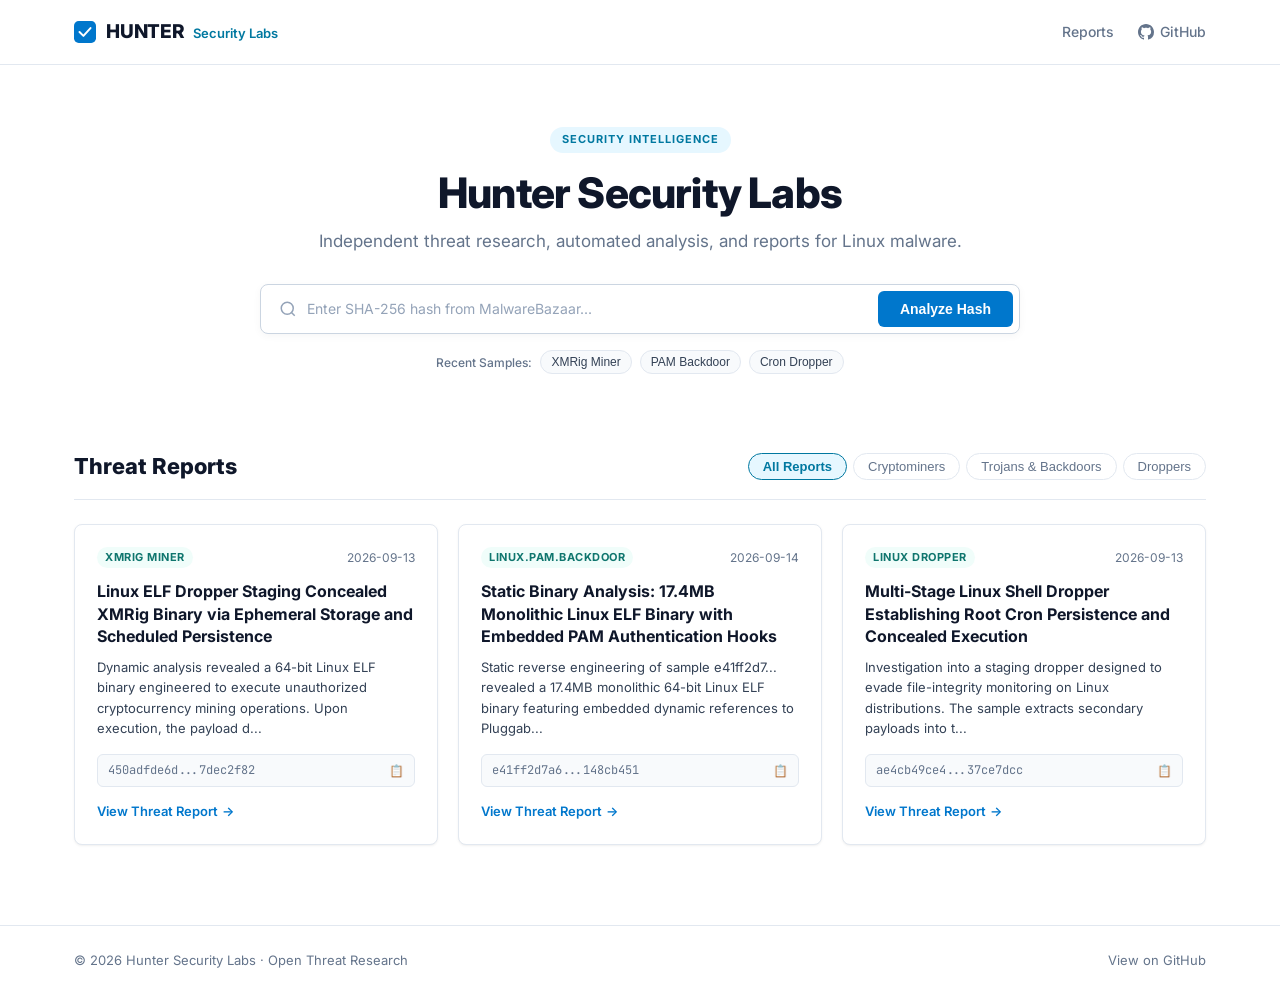
==== commit 6755679f: "fix: remove fake mock, implement genuine static binary decomposition, and align web queue modal with" ====
--- a/web/index.html
+++ b/web/index.html
@@ -62,7 +62,7 @@
             <div class="sample-links">
                 <span class="sample-label">Recent Samples:</span>
                 <button class="sample-btn" onclick="fillSample('450adfde6d2cad6d7f7d987c007d5a3d02bc5ea78de0640f65d42cd47dec2f82')">XMRig Miner</button>
-                <button class="sample-btn" onclick="fillSample('e41ff2d7a604a3ee1c1d99502b390adf9cf7119f1b6b7902ea26b88c148cb451')">Mirai Botnet</button>
+                <button class="sample-btn" onclick="fillSample('e41ff2d7a604a3ee1c1d99502b390adf9cf7119f1b6b7902ea26b88c148cb451')">PAM Backdoor</button>
                 <button class="sample-btn" onclick="fillSample('ae4cb49ce4fa6aeb8f38ca703bc661cde36fbcadc05e3862ba3d8f7737ce7dcc')">Cron Dropper</button>
             </div>
         </section>
@@ -76,7 +76,7 @@
                 <div class="filter-pills" id="categoryFilters">
                     <button class="filter-pill active" data-category="ALL">All Reports</button>
                     <button class="filter-pill" data-category="CRYPTOMINER">Cryptominers</button>
-                    <button class="filter-pill" data-category="BOTNET">Botnets</button>
+                    <button class="filter-pill" data-category="TROJAN">Trojans &amp; Backdoors</button>
                     <button class="filter-pill" data-category="DROPPER">Droppers</button>
                 </div>
             </div>
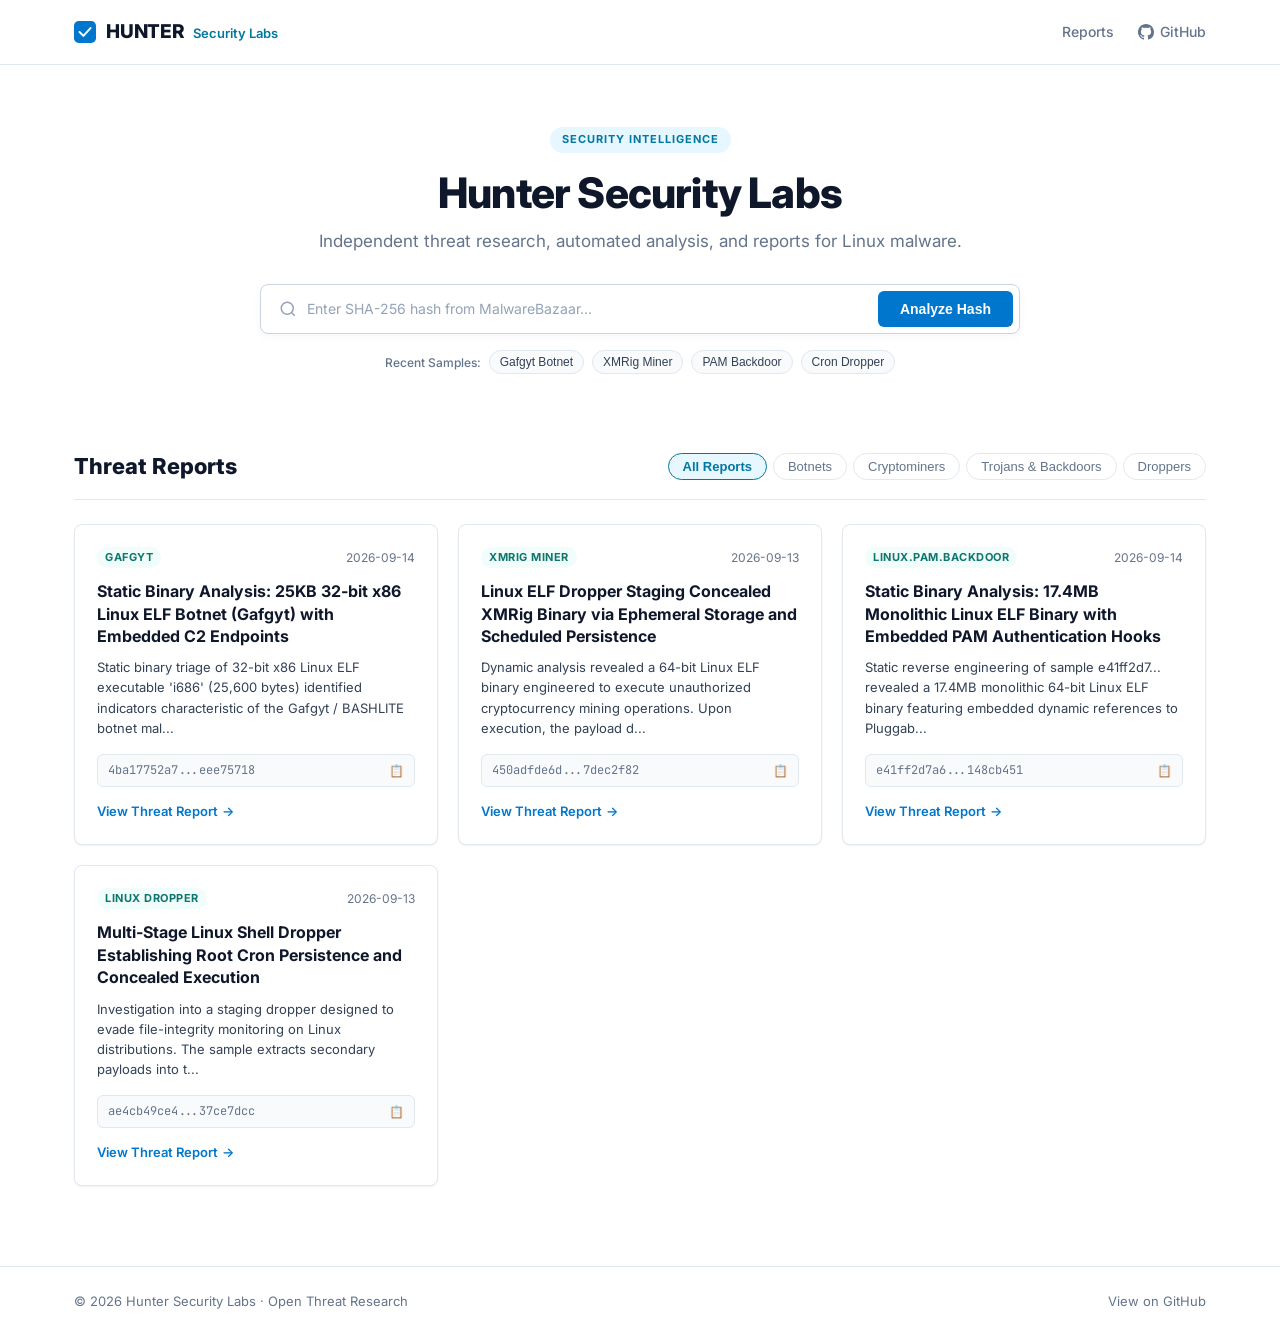
==== commit 546a1764: "feat: publish Gafgyt botnet threat report (4ba17752) and clarify offline detonation host modal" ====
--- a/web/index.html
+++ b/web/index.html
@@ -61,6 +61,7 @@
 
             <div class="sample-links">
                 <span class="sample-label">Recent Samples:</span>
+                <button class="sample-btn" onclick="fillSample('4ba17752a7fa6fb2afb70124ea1e8651999487d1f4ece5196ab1c37beee75718')">Gafgyt Botnet</button>
                 <button class="sample-btn" onclick="fillSample('450adfde6d2cad6d7f7d987c007d5a3d02bc5ea78de0640f65d42cd47dec2f82')">XMRig Miner</button>
                 <button class="sample-btn" onclick="fillSample('e41ff2d7a604a3ee1c1d99502b390adf9cf7119f1b6b7902ea26b88c148cb451')">PAM Backdoor</button>
                 <button class="sample-btn" onclick="fillSample('ae4cb49ce4fa6aeb8f38ca703bc661cde36fbcadc05e3862ba3d8f7737ce7dcc')">Cron Dropper</button>
@@ -75,6 +76,7 @@
                 </div>
                 <div class="filter-pills" id="categoryFilters">
                     <button class="filter-pill active" data-category="ALL">All Reports</button>
+                    <button class="filter-pill" data-category="BOTNET">Botnets</button>
                     <button class="filter-pill" data-category="CRYPTOMINER">Cryptominers</button>
                     <button class="filter-pill" data-category="TROJAN">Trojans &amp; Backdoors</button>
                     <button class="filter-pill" data-category="DROPPER">Droppers</button>
